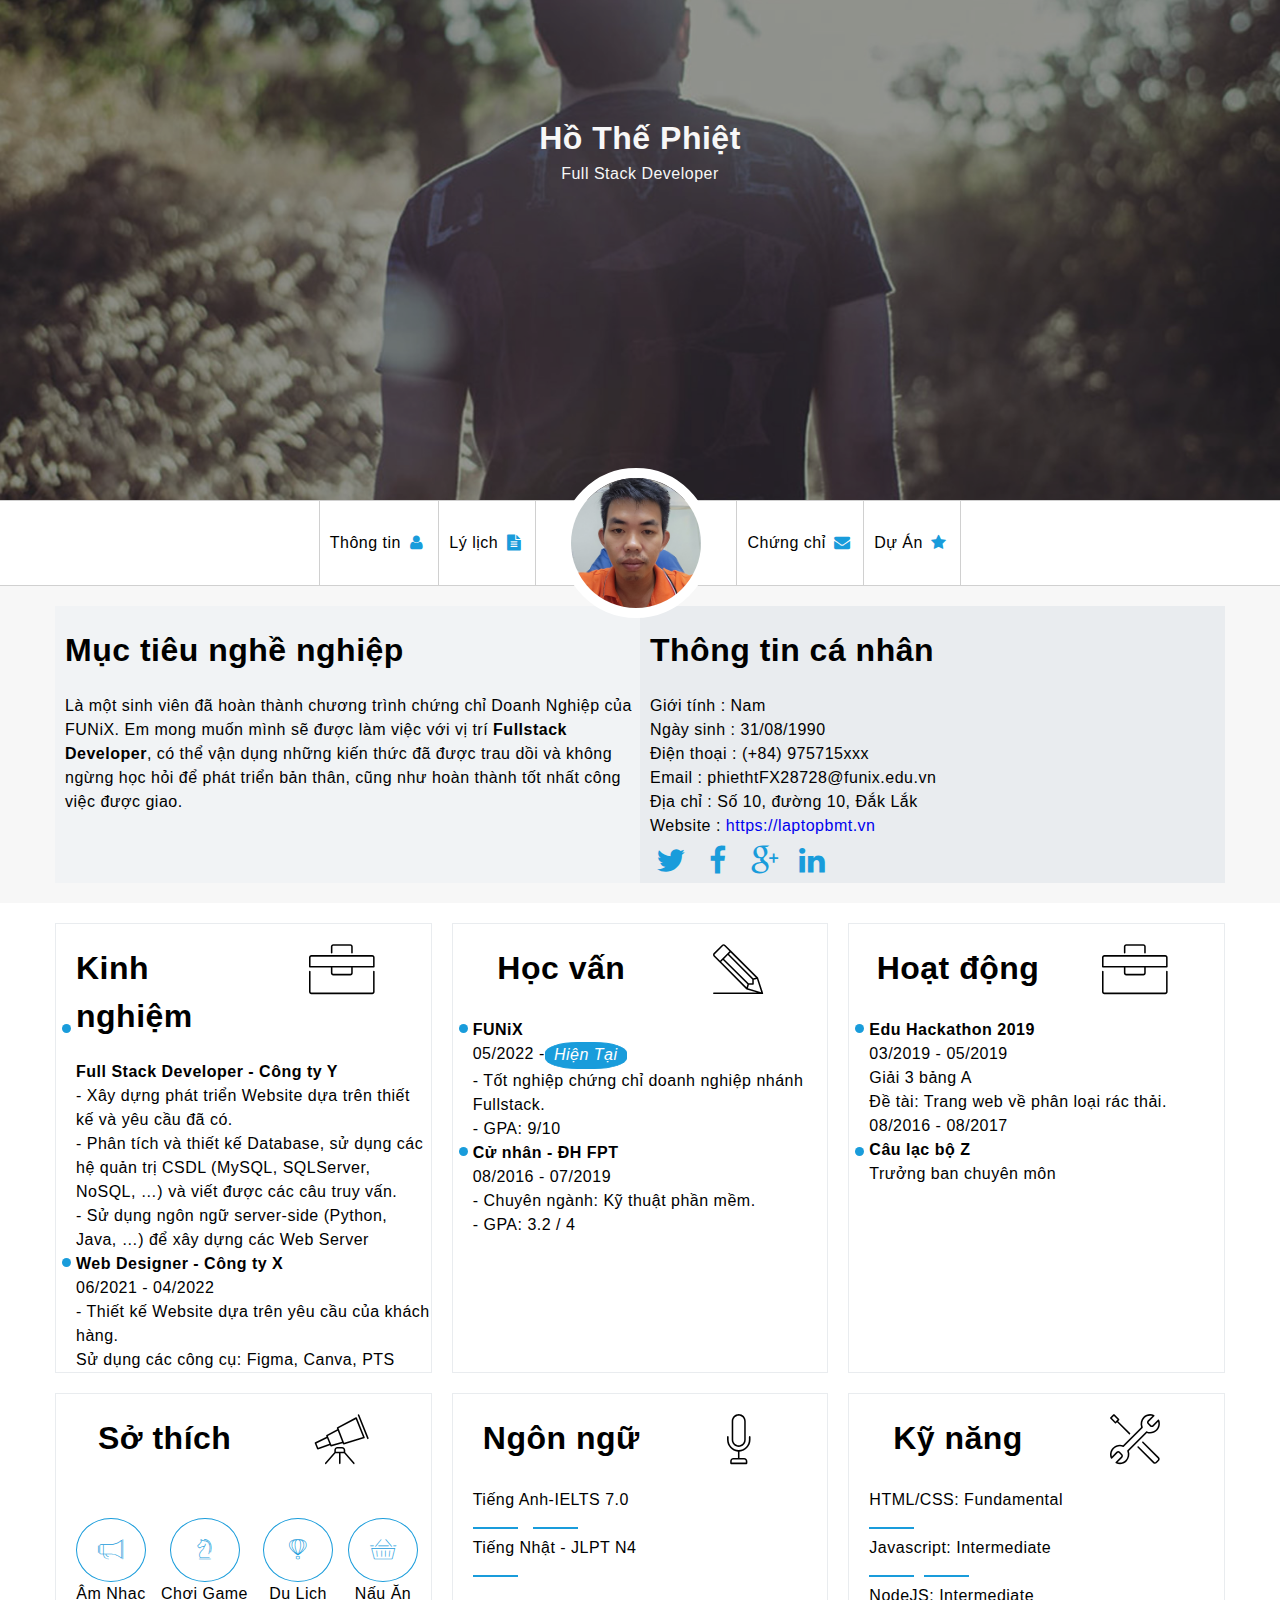
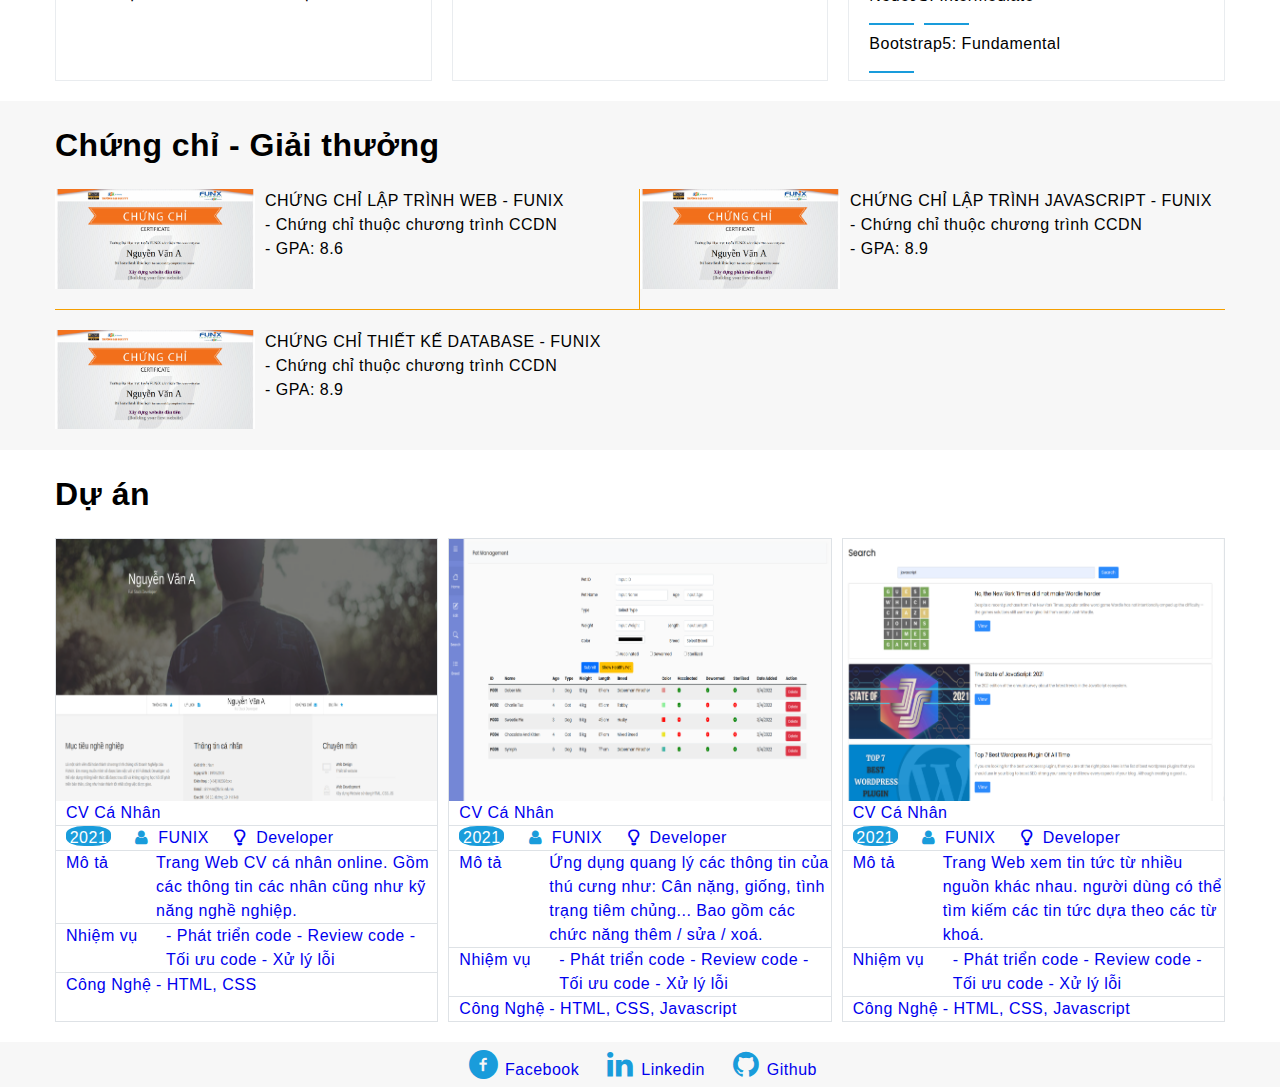
==== index.html @ a5b51b8f "upload project" ====
<!DOCTYPE html>
<html lang="en">
  <head>
    <meta charset="UTF-8" />
    <meta http-equiv="X-UA-Compatible" content="IE=edge" />
    <meta name="viewport" content="width=device-width, initial-scale=1.0" />
    <link rel="stylesheet" href="./css/laptop.css" />
    <link rel="stylesheet" href="./css/tablet.css" />
    <link rel="stylesheet" href="./css/mobile.css" />
    <link rel="stylesheet" href="./css/font.css" />
    <!-- <link href="https://cdn.jsdelivr.net/npm/bootstrap@5.0.2/dist/css/bootstrap.min.css" rel="stylesheet" integrity="sha384-EVSTQN3/azprG1Anm3QDgpJLIm9Nao0Yz1ztcQTwFspd3yD65VohhpuuCOmLASjC" crossorigin="anonymous"> -->
    <title>Assignment 03</title>
  </head>
  <body>
    <div id="banner">
      <img class="img_banner" src="./images/banner.jpg" alt="baner" />
      <div class="text_banner">
        <h1>Hồ Thế Phiệt</h1>
        <span>Full Stack Developer</span>
      </div>
    </div>

    <section id="nav-bar">
      <nav class="container">
        <a href="#about">Thông tin <i class="icon-user"></i></a>
        <a href="#job-info">Lý lịch <i class="icon-doc-text-inv"></i></a>
        <div class="name">
          <div class="avatar">
            <img src="images/avatar_CV300px.jpg" alt="Avatar" />
          </div>
        </div>
        <a href="#certificate">Chứng chỉ <i class="icon-mail-alt"></i></a>
        <a href="#project">Dự Án <i class="icon-star-1"></i></a>
      </nav>
    </section>

    <section id="about" class="bg-grey">
      <div class="container about">
        <div id="target">
          <h1 class="section-title">Mục tiêu nghề nghiệp</h1>
          <p>
            Là một sinh viên đã hoàn thành chương trình chứng chỉ Doanh Nghiệp
            của FUNiX. Em mong muốn mình sẽ được làm việc với vị trí
            <b>Fullstack Developer</b>, có thể vận dụng những kiến thức đã được
            trau dồi và không ngừng học hỏi để phát triển bản thân, cũng như
            hoàn thành tốt nhất công việc được giao.
          </p>
        </div>
        <div id="personal-info">
          <h1 class="section-title">Thông tin cá nhân</h1>
          <!-- <ul class="mt-40 info"> -->
          <div><span>Giới tính</span> : Nam</div>
          <div><span>Ngày sinh</span> : 31/08/1990</div>
          <div><span>Điện thoại</span> : (+84) 975715xxx</div>
          <div><span>Email</span> : phiethtFX28728@funix.edu.vn</div>
          <div><span>Địa chỉ</span> : Số 10, đường 10, Đắk Lắk</div>
          <div>
            <span>Website</span> :
            <a href="https://laptopbmt.vn">https://laptopbmt.vn </a>
          </div>
          <div>
            <i class="icon-twitter"></i>
            <i class="icon-facebook"></i>
            <i class="icon-gplus"></i>
            <i class="icon-linkedin"></i>
          </div>
          <!-- </ul> -->
        </div>
      </div>
    </section>

    <section id="job-info">
      <div class="container job-info">
        <div class="text_jobinfo timeline">
          <div class="content_info">
            <div>
              <h1>Kinh nghiệm</h1>
            </div>
            <div><i class="ic-toolbox"></i></div>
          </div>
          <div class="row">
            <p><strong>Full Stack Developer - Công ty Y</strong></p>
            <p>
              - Xây dựng phát triển Website dựa trên thiết kế và yêu cầu đã có.
            </p>
            <p>
              - Phân tích và thiết kế Database, sử dụng các hệ quản trị CSDL
              (MySQL, SQLServer, NoSQL, …) và viết được các câu truy vấn.
            </p>
            <p>
              - Sử dụng ngôn ngữ server-side (Python, Java, …) để xây dựng các
              Web Server
            </p>
          </div>
          <div class="row3">
            <p><strong>Web Designer - Công ty X</strong></p>
            <p>06/2021 - 04/2022</p>
            <p>- Thiết kế Website dựa trên yêu cầu của khách hàng.</p>
            <p>Sử dụng các công cụ: Figma, Canva, PTS</p>
          </div>
        </div>
        <div class="text_jobinfo timeline">
          <div class="content_info">
            <div>
              <h1>Học vấn</h1>
            </div>
            <div><i class="ic-pencil"></i></div>
          </div>
          <div class="row">
            <p><strong>FUNiX</strong></p>
            <div class="text_timeline_date">
              05/2022 -
              <p><i class="text_timeline">Hiện Tại</i></p>
            </div>
            <p>- Tốt nghiệp chứng chỉ doanh nghiệp nhánh Fullstack.</p>
            <p>- GPA: 9/10</p>
          </div>
          <div class="row2">
            <p><strong>Cử nhân - ĐH FPT</strong></p>
            <p>08/2016 - 07/2019</p>
            <p>- Chuyên ngành: Kỹ thuật phần mềm.</p>
            <p>- GPA: 3.2 / 4</p>
          </div>
        </div>
        <div class="text_jobinfo timeline">
          <div class="content_info">
            <div>
              <h1>Hoạt động</h1>
            </div>
            <div><i class="ic-toolbox"></i></div>
          </div>
          <div class="row">
            <p><strong>Edu Hackathon 2019</strong></p>
            <p>03/2019 - 05/2019</p>
            <p>Giải 3 bảng A</p>
            <p>Đề tài: Trang web về phân loại rác thải.</p>
            <p>08/2016 - 08/2017</p>
          </div>
          <div class="row2">
            <p><strong>Câu lạc bộ Z</strong></p>
            <p>Trưởng ban chuyên môn</p>
          </div>
        </div>
        <div class="text_jobinfo">
          <div class="content_info">
            <div>
              <h1>Sở thích</h1>
            </div>
            <div><i class="ic-telescope"></i></div>
          </div>
          <div class="icon_hobbies" style="padding-top: 30px">
            <div>
              <i class="ic-megaphone"></i>
              <p>Âm Nhạc</p>
            </div>
            <div>
              <i class="ic-strategy"></i>
              <p>Chơi Game</p>
            </div>
            <div>
              <i class="ic-hotairballoon"></i>
              <p>Du Lịch</p>
            </div>
            <div>
              <i class="ic-basket"></i>
              <p>Nấu Ăn</p>
            </div>
          </div>
        </div>
        <div class="text_jobinfo">
          <div class="content_info">
            <div>
              <h1>Ngôn ngữ</h1>
            </div>
            <div><i class="ic-mic"></i></div>
          </div>
          <p>Tiếng Anh-IELTS 7.0</p>
          <span></span>
          <span></span>
          <p>Tiếng Nhật - JLPT N4</p>
          <span></span>
        </div>
        <div class="text_jobinfo">
          <div class="content_info">
            <div>
              <h1>Kỹ năng</h1>
            </div>
            <div><i class="ic-tools-2"></i></div>
          </div>
          <p>HTML/CSS: Fundamental</p>
          <span></span>
          <p>Javascript: Intermediate</p>
          <span></span><span></span>
          <p>NodeJS: Intermediate</p>
          <span></span><span></span>
          <p>Bootstrap5: Fundamental</p>
          <span></span>
        </div>
      </div>
    </section>
    <section id="certificate" class="bg-grey">
      <div class="container">
        <h1 class="section-title">Chứng chỉ - Giải thưởng</h1>
        <div class="certificate">
          <div class="certificate_info border_bottom border_right">
            <img src="./images/Cert_DBI.png" alt="CC1" width="200px" />
            <div>
              <p>CHỨNG CHỈ LẬP TRÌNH WEB - FUNIX</p>
              <p>- Chứng chỉ thuộc chương trình CCDN</p>
              <p>- GPA: 8.6</p>
            </div>
          </div>
          <div class="certificate_info border_bottom">
            <img src="./images/Cert_PRF.png" alt="CC2" width="200px" />
            <div class="border_left">
              <p>CHỨNG CHỈ LẬP TRÌNH JAVASCRIPT - FUNIX</p>
              <p>- Chứng chỉ thuộc chương trình CCDN</p>
              <p>- GPA: 8.9</p>
            </div>
          </div>
          <div class="certificate_info">
            <img src="./images/Cert_WEB.png" alt="CC3" width="200px" />
            <div>
              <p>CHỨNG CHỈ THIẾT KẾ DATABASE - FUNIX</p>
              <p>- Chứng chỉ thuộc chương trình CCDN</p>
              <p>- GPA: 8.9</p>
            </div>
          </div>
        </div>
      </div>
    </section>

    <section id="project">
      <div class="container">
        <h1 class="section-title">Dự án</h1>
        <div class="project">
          <div class="project_in">
            <a href="https://laptopbmt.github.io/digital-cv/" target="_blank">
              <img src="./images/project_1.png" alt="project_1" width="350px" />
              <div class="padding">CV Cá Nhân</div>
              <div class="info_project">
                <p class="text-project-color">2021</p>
                <div><i class="icon-user"></i> FUNIX</div>
                <div><i class="icon-lamp"></i> Developer</div>
              </div>
              <div class="text-project">
                <div class="padding">Mô tả</div>
                <div>
                  Trang Web CV cá nhân online. Gồm các thông tin các nhân cũng
                  như kỹ năng nghề nghiệp.
                </div>
                <div class="border_nv">Nhiệm vụ</div>
                <div class="border_nv">
                  - Phát triển code - Review code - Tối ưu code - Xử lý lỗi
                </div>
                <div class="padding">Công Nghệ</div>
                <div>- HTML, CSS</div>
              </div></a
            >
          </div>
          <div class="project_in">
            <a href="https://laptopbmt.github.io/digital-cv/" target="_blank">
              <img src="./images/project_2.png" alt="project_2" width="350px" />
              <div class="padding">CV Cá Nhân</div>
              <div class="info_project">
                <p class="text-project-color">2021</p>
                <div>
                  <i class="icon-user"></i>
                  FUNIX
                </div>
                <div>
                  <i class="icon-lamp"></i>
                  Developer
                </div>
              </div>
              <div class="text-project">
                <div class="padding">Mô tả</div>
                <div>
                  Ứng dụng quang lý các thông tin của thú cưng như: Cân nặng,
                  giống, tình trạng tiêm chủng... Bao gồm các chức năng thêm /
                  sửa / xoá.
                </div>
                <div class="border_nv">Nhiệm vụ</div>
                <div class="border_nv">
                  - Phát triển code - Review code - Tối ưu code - Xử lý lỗi
                </div>
                <div class="padding">Công Nghệ</div>
                <div>- HTML, CSS, Javascript</div>
              </div></a
            >
          </div>
          <div class="project_in">
            <a
              href="https://laptopbmt.github.io/digital-cv/"
              target="_blank"
              rel="noopener noreferrer"
            >
            <img src="./images/project_3.png" alt="project_3" width="350px" />
            <div class="padding">CV Cá Nhân</div>
            <div class="info_project">
              <p class="text-project-color">2021</p>
              <div>
                <i class="icon-user"></i>
                FUNIX
              </div>
              <div><i class="icon-lamp"></i> Developer</div>
            </div>
            <div class="text-project">
              <div class="padding">Mô tả</div>
              <div>
                Trang Web xem tin tức từ nhiều nguồn khác nhau. người dùng có
                thể tìm kiếm các tin tức dựa theo các từ khoá.
              </div>
              <div class="border_nv">Nhiệm vụ</div>
              <div class="border_nv">
                - Phát triển code - Review code - Tối ưu code - Xử lý lỗi
              </div>
              <div class="padding">Công Nghệ</div>
              <div>- HTML, CSS, Javascript</div>
            </div>
          </div></a>
        </div>
      </div>
    </section>
    <section id="footer" class="bg-grey">
      <div class="container footer">
        <div><i class="icon-facebook-circled"></i><a href="#">Facebook</a></div>
        <div><i class="icon-linkedin"></i><a href="#">Linkedin</a></div>
        <div><i class="icon-github-circled"></i><a href="#">Github</a></div>
      </div>
    </section>
  </body>
</html>
---- css/laptop.css ----
* {
  margin: 0px;
  line-height: 1.5;
  letter-spacing: 0.5px;
}
body {
  font-family: sans-serif;
}
img {
  width: 100%;
  display: block;
}
#banner {
  position: relative;
}
.img_banner {
  object-fit: cover;
  max-height: 500px;
  filter: brightness(60%);
}
.text_banner {
  position: absolute;
  left: 50%;
  top: 30%;
  color: #f7f7f7;
  transform: translate(-50%, -50%);
  text-align: center;
}
.bg-grey {
  background: #f7f7f7;
}

section > .container {
  width: 1170px;
  margin: auto;
  display: block;
  /* padding: 30px 50px; */
}
ul {
  list-style: none;
}
/* thanh nav-bar */
#nav-bar {
  width: 100%;
  border-top: 1px solid #d0d0d0;
  border-bottom: 1px solid #d0d0d0;
}
#nav-bar .container {
  display: flex;
  justify-content: center;
  margin: 0 auto;
  padding: 0;
  width: 100%;
}
#nav-bar .container a {
  text-decoration: none;
  color: black;
  padding: 30px 10px;
  border-left: 1px solid #d0d0d0;
}
#nav-bar .container a:last-child {
  border-right: 1px solid #d0d0d0;
}
.name {
  position: relative;
  width: 200px;
  border-left: 1px solid #d0d0d0;
}
.avatar {
  position: absolute;
  width: 150px;
  height: 150px;
  display: flex;
  top: 50%;
  left: 50%;
  transform: translate(-50%, -50%);
}
.avatar img {
  border: 10px solid white;
  border-radius: 50%;
}
/* Thông tin cá nhân  */
.section-title {
  padding-top: 20px;
  padding-bottom: 20px;
}
.about {
  display: grid !important;
  grid-template-columns: 50% 50%;
  padding-top: 20px;
  padding-bottom: 20px;
}
#target {
  background-color: #f1f3f5;
  padding-left: 10px;
}
#personal-info {
  background-color: #e9ecef;
  padding-left: 10px;
}
/* icon in icon list */
.icon-twitter,
.icon-facebook,
.icon-gplus,
.icon-linkedin {
  color: #199cdb;
  font-size: 30px;
}
.icon-user,
.icon-doc-text-inv,
.text_navbar_in,
.icon-mail-alt,
.icon-star-1 {
  color: #199cdb;
}
/* Thông tin nghề nghiệp  */
.job-info {
  display: grid !important;
  grid-template-columns: 1fr 1fr 1fr;
  gap: 20px;
  padding-top: 20px;
  padding-bottom: 20px;
}
.content_info {
  display: grid;
  grid-template-columns: 1fr 1fr;
  justify-items: center;
  padding-bottom: 20px;
  padding-top: 20px;
}
.icon_hobbies {
  display: flex;
  gap: 15px;
  text-align: center;
}
.ic-pencil,
.ic-toolbox,
.ic-telescope,
.ic-mic,
.ic-tools-2 {
  font-size: 50px;
}
.ic-megaphone,
.ic-strategy,
.ic-hotairballoon,
.ic-basket {
  font-size: 20px;
  padding: 20px;
  padding-top: 20px;
  width: 28px;
  height: 22px;
  color: #199cdb;
  border: 1px solid #199cdb;
  border-radius: 50%;
  text-align: center;
}
.text_timeline {
  display: block;
  width: 80px;
  height: 25px;
  background-color: #199cdb;
  color: #fff;
  border: 1px solid #199cdb;
  border-radius: 40%;
  text-align: center;
}
.text_timeline_date {
  display: flex;
}
.text_jobinfo span {
  background: #199cdb;
  display: inline-block;
  height: 2px;
  margin-right: 10px;
  width: 45px;
}
.text_jobinfo {
  border: 1px solid #e9ecef;
  padding-left: 20px;
}
/* Thông tin chứng chỉ - bằng cấp */
.certificate {
  display: grid !important;
  grid-template-columns: 1fr 1fr;
  grid-template-rows: 1fr 1fr;
  row-gap: 20px;
  /* border-bottom: 1px solid #f59f00; */
}
.certificate_info {
  display: grid;
  grid-template-columns: 200px 1fr;
  column-gap: 10px;
}
.border_bottom {
  border-bottom: 1px solid #f59f00;
  padding-bottom: 20px;
}
.border_right {
  border-right: 1px solid #f59f00;
}
/* Thông tin dự án  */
.project {
  display: grid;
  grid-template-columns: 1fr 1fr 1fr;
  column-gap: 10px;
  padding-bottom: 20px;
}
.info_project {
  display: flex;
  gap: 20px;
  border-top: 1px solid #dee2e6;
  padding-left: 10px;
}
.text-project {
  display: grid;
  grid-template-columns: 100px 1fr;
  border-top: 1px solid #dee2e6;
}
.text-project-color {
  background-color: #199cdb;
  color: #fff;
  width: 45px;
  height: 20px;
  border: 1px;
  border-radius: 40%;
  text-align: center;
}
.border_nv {
  border-top: 1px solid #dee2e6;
  border-bottom: 1px solid #dee2e6;
  padding-left: 10px;
}
.padding {
  padding-left: 10px;
}
.project_in {
  border: 1px solid #dee2e6;
}
/* Phần cuối trang, thông tin tài khoản mạng xã hội */
.icon-facebook-circled,
.icon-linkedin,
.icon-github-circled {
  color: #199cdb;
  font-size: 30px;
}
.footer {
  width: 100%;
  display: flex !important;
  column-gap: 20px;
  justify-content: center;
  align-items: center;
}
a {
  text-decoration: none;
}
/* Phần nâng cao  */
/* Đánh dấu mốc thời gian, sử dụng lớp giả  */
.timeline {
  position: relative;
}
.timeline .row::before {
  position: absolute;
  content: "";
  width: 9px;
  height: 9px;
  background-color: #199cdb;
  border-radius: 50%;
  left: 6px;
  top: 100px;
}
.timeline .row2::before {
  position: absolute;
  content: "";
  width: 9px;
  height: 9px;
  background-color: #199cdb;
  border-radius: 50%;
  left: 6px;
  top: 223px;
}
.timeline .row3::before {
  position: absolute;
  content: "";
  width: 9px;
  height: 9px;
  background-color: #199cdb;
  border-radius: 50%;
  left: 6px;
  bottom: 105px;
}
/* Tạo thanh dòng thời gian  */
/* .timeline::before {
  position: absolute;
  content: "";
  top: 0;
  bottom: 0;
  left: 0;
  width: 1px;
  background-color: black;
} */
a:hover {
  background-color: #2319db;
}
---- css/tablet.css ----
@media screen and (min-width: 768px) and (max-width: 991px) {
  body {
    max-width: 100%;
  }
  h1 > .text_banner {
    font-size: 14px !important;
  }
  .name {
    display: none;
  }
  section > .container {
    max-width: 100%;
    margin: auto;
  }
  .about {
    display: grid !important;
    grid-template-columns: 50% 50%;
    padding-bottom: 20px;
    justify-content: center;
    max-width: 100%;
  }
  .job-info {
    display: grid !important;
    grid-template-columns: 1fr 1fr;
    gap: 20px;
    padding-top: 20px;
    padding-bottom: 20px;
    max-width: 100%;
  }
  .timeline .row2::before {
    top: 220px;
  }
  .timeline .row3::before {
    position: absolute;
    content: "";
    width: 9px;
    height: 9px;
    background-color: #199cdb;
    border-radius: 50%;
    left: 6px;
    bottom: 104px;
  }
  .certificate {
    display: grid !important;
    grid-template-columns: 1fr;
    grid-template-rows: 1fr 1fr 1fr;
    row-gap: 20px;
  }
  .certificate_info {
    column-gap: 20px;
  }
  .border_bottom {
    border-bottom: none;
    padding-bottom: 20px;
  }
  .border_right {
    border-right: none;
  }
  .section-title {
    padding-left: 10px;
  }
  .project {
    display: grid;
    grid-template-columns: 250px 250px 250px;
    grid-template-rows: 1fr;
    column-gap: 10px;
    row-gap: 10px;
    padding-bottom: 20px;
  }
  .footer {
    max-width: 100%;
    display: flex !important;
    column-gap: 20px;
    justify-content: center;
    align-items: center;
  }
}
---- css/mobile.css ----
@media only screen and (max-width: 767px) {
  body {
    max-width: 100%;
  }
  .text_banner {
    font-size: 50%;
    top: 48%;
  }
  section > .container {
    max-width: 100%;
    margin: auto;
  }
  .name {
    display: none;
  }
  #nav-bar .container {
    flex-direction: column;
  }
  #nav-bar .container a {
    padding: 15px;
    border-bottom: 1px solid #d0d0d0;
    border-left: unset;
    border-right: unset;
  }
  .about {
    max-width: 100%;
    grid-template-columns: auto;
  }
  .job-info {
    max-width: 100%;
    grid-template-columns: auto;
  }
  .timeline .row2::before {
    top: 220px;
  }
  .certificate {
    max-width: 100%;
    grid-template-columns: auto;
  }
  .project {
    max-width: 100%;
    grid-template-columns: 100%;
  }
  .certificate_info {
    border-bottom: none;
    max-width: 100%;
    grid-template-columns: 100%;
  }
  .border_right {
    border-right: none;
  }
  .certificate_info p {
    font-size: 100%;
    padding-left: 10px;
  }
  .footer {
    max-width: 100%;
    font-size: 50%;
  }
}
@media only screen and (min-width: 600px) {
  /* For tablets: */
  .col-s-1 {
    width: 8.33%;
  }
  .col-s-2 {
    width: 16.66%;
  }
  .col-s-3 {
    width: 25%;
  }
  .col-s-4 {
    width: 33.33%;
  }
  .col-s-5 {
    width: 41.66%;
  }
  .col-s-6 {
    width: 50%;
  }
  .col-s-7 {
    width: 58.33%;
  }
  .col-s-8 {
    width: 66.66%;
  }
  .col-s-9 {
    width: 75%;
  }
  .col-s-10 {
    width: 83.33%;
  }
  .col-s-11 {
    width: 91.66%;
  }
  .col-s-12 {
    width: 100%;
  }
}
@media only screen and (min-width: 768px) {
  /* For desktop: */
  .col-1 {
    width: 8.33%;
  }
  .col-2 {
    width: 16.66%;
  }
  .col-3 {
    width: 25%;
  }
  .col-4 {
    width: 33.33%;
  }
  .col-5 {
    width: 41.66%;
  }
  .col-6 {
    width: 50%;
  }
  .col-7 {
    width: 58.33%;
  }
  .col-8 {
    width: 66.66%;
  }
  .col-9 {
    width: 75%;
  }
  .col-10 {
    width: 83.33%;
  }
  .col-11 {
    width: 91.66%;
  }
  .col-12 {
    width: 100%;
  }
}
---- css/font.css ----
@font-face {
	font-family: 'open_sanslight';
	src: url('../fonts/OpenSans-Light-webfont.eot');
	src: url('../fonts/OpenSans-Light-webfont.eot#iefix') format('embedded-opentype'),
		url('../fonts/OpenSans-Light-webfont.woff') format('woff'),
		url('../fonts/OpenSans-Light-webfont.ttf') format('truetype'),
		url('../fonts/OpenSans-Light-webfont.svg#open_sanslight') format('svg');
	font-weight: normal;
	font-style: normal;

}

@font-face {
	font-family: 'open_sansitalic';
	src: url('../fonts/OpenSans-Italic-webfont.eot');
	src: url('../fonts/OpenSans-Italic-webfont.eot#iefix') format('embedded-opentype'),
		url('../fonts/OpenSans-Italic-webfont.woff') format('woff'),
		url('../fonts/OpenSans-Italic-webfont.ttf') format('truetype'),
		url('../fonts/OpenSans-Italic-webfont.svg#open_sansitalic') format('svg');
	font-weight: normal;
	font-style: normal;

}

@font-face {
	font-family: 'open_sanssemibold';
	src: url('../fonts/OpenSans-Semibold-webfont.eot');
	src: url('../fonts/OpenSans-Semibold-webfont.eot#iefix') format('embedded-opentype'),
		url('../fonts/OpenSans-Semibold-webfont.woff') format('woff'),
		url('../fonts/OpenSans-Semibold-webfont.ttf') format('truetype'),
		url('../fonts/OpenSans-Semibold-webfont.svg#open_sanssemibold') format('svg');
	font-weight: normal;
	font-style: normal;

}


@font-face {
	font-family: 'open_sanslight_italic';
	src: url('../fonts/OpenSans-LightItalic-webfont.eot');
	src: url('../fonts/OpenSans-LightItalic-webfont.eot#iefix') format('embedded-opentype'),
		url('../fonts/OpenSans-LightItalic-webfont.woff') format('woff'),
		url('../fonts/OpenSans-LightItalic-webfont.ttf') format('truetype'),
		url('../fonts/OpenSans-LightItalic-webfont.svg#open_sanslight_italic') format('svg');
	font-weight: normal;
	font-style: normal;

}

@font-face {
	font-family: 'open_sansregular';
	src: url('../fonts/OpenSans-Regular-webfont.eot');
	src: url('../fonts/OpenSans-Regular-webfont.eot#iefix') format('embedded-opentype'),
		url('../fonts/OpenSans-Regular-webfont.woff') format('woff'),
		url('../fonts/OpenSans-Regular-webfont.ttf') format('truetype'),
		url('../fonts/OpenSans-Regular-webfont.svg#open_sansregular') format('svg');
	font-weight: normal;
	font-style: normal;

}


@font-face {
	font-family: 'fontello';
	src: url('../fonts/fontello.eot');
	src: url('../fonts/fontello.eot#iefix') format('embedded-opentype'),
		url('../fonts/fontello.woff') format('woff'),
		url('../fonts/fontello.ttf') format('truetype'),
		url('../fonts/fontello.svg#fontello') format('svg');
	font-weight: normal;
	font-style: normal;
}

[class^="icon-"]:before,
[class*=" icon-"]:before {
	font-family: "fontello";
	font-style: normal;
	font-weight: normal;
	speak: none;

	display: inline-block;
	text-decoration: inherit;
	width: 1em;
	margin-right: .2em;
	text-align: center;
	/* opacity: .8; */

	/* For safety - reset parent styles, that can break glyph codes*/
	font-variant: normal;
	text-transform: none;

	/* fix buttons height, for twitter bootstrap */
	line-height: 1em;

	/* Animation center compensation - margins should be symmetric */
	/* remove if not needed */
	margin-left: .2em;

	/* you can be more comfortable with increased icons size */
	/* font-size: 120%; */

	/* Font smoothing. That was taken from TWBS */
	-webkit-font-smoothing: antialiased;
	-moz-osx-font-smoothing: grayscale;

	/* Uncomment for 3D effect */
	/* text-shadow: 1px 1px 1px rgba(127, 127, 127, 0.3); */
}

.icon-emo-happy:before {
	content: '\e800';
}

/* '' */
.icon-emo-wink:before {
	content: '\e801';
}

/* '' */
.icon-emo-wink2:before {
	content: '\e802';
}

/* '' */
.icon-emo-unhappy:before {
	content: '\e803';
}

/* '' */
.icon-emo-sleep:before {
	content: '\e804';
}

/* '' */
.icon-emo-thumbsup:before {
	content: '\e805';
}

/* '' */
.icon-emo-devil:before {
	content: '\e806';
}

/* '' */
.icon-emo-surprised:before {
	content: '\e807';
}

/* '' */
.icon-emo-tongue:before {
	content: '\e808';
}

/* '' */
.icon-emo-coffee:before {
	content: '\e809';
}

/* '' */
.icon-emo-sunglasses:before {
	content: '\e80a';
}

/* '' */
.icon-emo-displeased:before {
	content: '\e80b';
}

/* '' */
.icon-emo-beer:before {
	content: '\e80c';
}

/* '' */
.icon-emo-grin:before {
	content: '\e80d';
}

/* '' */
.icon-emo-angry:before {
	content: '\e80e';
}

/* '' */
.icon-emo-saint:before {
	content: '\e80f';
}

/* '' */
.icon-emo-cry:before {
	content: '\e810';
}

/* '' */
.icon-emo-shoot:before {
	content: '\e811';
}

/* '' */
.icon-emo-squint:before {
	content: '\e812';
}

/* '' */
.icon-emo-laugh:before {
	content: '\e813';
}

/* '' */
.icon-spin1:before {
	content: '\e814';
}

/* '' */
.icon-spin2:before {
	content: '\e815';
}

/* '' */
.icon-spin3:before {
	content: '\e816';
}

/* '' */
.icon-spin4:before {
	content: '\e817';
}

/* '' */
.icon-spin5:before {
	content: '\e818';
}

/* '' */
.icon-spin6:before {
	content: '\e819';
}

/* '' */
.icon-firefox:before {
	content: '\e81a';
}

/* '' */
.icon-chrome:before {
	content: '\e81b';
}

/* '' */
.icon-opera:before {
	content: '\e81c';
}

/* '' */
.icon-ie:before {
	content: '\e81d';
}

/* '' */
.icon-crown:before {
	content: '\e81e';
}

/* '' */
.icon-crown-plus:before {
	content: '\e81f';
}

/* '' */
.icon-crown-minus:before {
	content: '\e820';
}

/* '' */
.icon-marquee:before {
	content: '\e821';
}

/* '' */
.icon-glass:before {
	content: '\e822';
}

/* '' */
.icon-music:before {
	content: '\e823';
}

/* '' */
.icon-search:before {
	content: '\e824';
}

/* '' */
.icon-mail:before {
	content: '\e825';
}

/* '' */
.icon-mail-alt:before {
	content: '\e826';
}

/* '' */
.icon-mail-squared:before {
	content: '\e827';
}

/* '' */
.icon-heart:before {
	content: '\e828';
}

/* '' */
.icon-heart-empty:before {
	content: '\e829';
}

/* '' */
.icon-star-1:before {
	content: '\e82a';
}

/* '' */
.icon-star-empty-1:before {
	content: '\e82b';
}

/* '' */
.icon-star-half:before {
	content: '\e82c';
}

/* '' */
.icon-star-half-alt:before {
	content: '\e82d';
}

/* '' */
.icon-user:before {
	content: '\e82e';
}

/* '' */
.icon-user-plus:before {
	content: '\e82f';
}

/* '' */
.icon-user-times:before {
	content: '\e830';
}

/* '' */
.icon-users:before {
	content: '\e831';
}

/* '' */
.icon-male:before {
	content: '\e832';
}

/* '' */
.icon-female:before {
	content: '\e833';
}

/* '' */
.icon-child:before {
	content: '\e834';
}

/* '' */
.icon-user-secret:before {
	content: '\e835';
}

/* '' */
.icon-video:before {
	content: '\e836';
}

/* '' */
.icon-videocam:before {
	content: '\e837';
}

/* '' */
.icon-picture:before {
	content: '\e838';
}

/* '' */
.icon-camera:before {
	content: '\e839';
}

/* '' */
.icon-camera-alt:before {
	content: '\e83a';
}

/* '' */
.icon-th-large:before {
	content: '\e83b';
}

/* '' */
.icon-th:before {
	content: '\e83c';
}

/* '' */
.icon-th-list:before {
	content: '\e83d';
}

/* '' */
.icon-ok:before {
	content: '\e83e';
}

/* '' */
.icon-ok-circled:before {
	content: '\e83f';
}

/* '' */
.icon-ok-circled2:before {
	content: '\e840';
}

/* '' */
.icon-ok-squared:before {
	content: '\e841';
}

/* '' */
.icon-cancel:before {
	content: '\e842';
}

/* '' */
.icon-cancel-circled:before {
	content: '\e843';
}

/* '' */
.icon-cancel-circled2:before {
	content: '\e844';
}

/* '' */
.icon-plus:before {
	content: '\e845';
}

/* '' */
.icon-plus-circled:before {
	content: '\e846';
}

/* '' */
.icon-plus-squared:before {
	content: '\e847';
}

/* '' */
.icon-plus-squared-alt:before {
	content: '\e848';
}

/* '' */
.icon-minus:before {
	content: '\e849';
}

/* '' */
.icon-minus-circled:before {
	content: '\e84a';
}

/* '' */
.icon-minus-squared:before {
	content: '\e84b';
}

/* '' */
.icon-minus-squared-alt:before {
	content: '\e84c';
}

/* '' */
.icon-help:before {
	content: '\e84d';
}

/* '' */
.icon-help-circled:before {
	content: '\e84e';
}

/* '' */
.icon-info-circled:before {
	content: '\e84f';
}

/* '' */
.icon-info:before {
	content: '\e850';
}

/* '' */
.icon-home:before {
	content: '\e851';
}

/* '' */
.icon-link:before {
	content: '\e852';
}

/* '' */
.icon-unlink:before {
	content: '\e853';
}

/* '' */
.icon-link-ext:before {
	content: '\e854';
}

/* '' */
.icon-link-ext-alt:before {
	content: '\e855';
}

/* '' */
.icon-attach:before {
	content: '\e856';
}

/* '' */
.icon-lock:before {
	content: '\e857';
}

/* '' */
.icon-lock-open:before {
	content: '\e858';
}

/* '' */
.icon-lock-open-alt:before {
	content: '\e859';
}

/* '' */
.icon-pin:before {
	content: '\e85a';
}

/* '' */
.icon-eye:before {
	content: '\e85b';
}

/* '' */
.icon-eye-off:before {
	content: '\e85c';
}

/* '' */
.icon-tag-1:before {
	content: '\e85d';
}

/* '' */
.icon-tags:before {
	content: '\e85e';
}

/* '' */
.icon-bookmark:before {
	content: '\e85f';
}

/* '' */
.icon-bookmark-empty:before {
	content: '\e860';
}

/* '' */
.icon-flag:before {
	content: '\e861';
}

/* '' */
.icon-flag-empty:before {
	content: '\e862';
}

/* '' */
.icon-flag-checkered:before {
	content: '\e863';
}

/* '' */
.icon-thumbs-up:before {
	content: '\e864';
}

/* '' */
.icon-thumbs-down:before {
	content: '\e865';
}

/* '' */
.icon-thumbs-up-alt:before {
	content: '\e866';
}

/* '' */
.icon-thumbs-down-alt:before {
	content: '\e867';
}

/* '' */
.icon-download:before {
	content: '\e868';
}

/* '' */
.icon-upload:before {
	content: '\e869';
}

/* '' */
.icon-download-cloud:before {
	content: '\e86a';
}

/* '' */
.icon-upload-cloud:before {
	content: '\e86b';
}

/* '' */
.icon-reply:before {
	content: '\e86c';
}

/* '' */
.icon-reply-all:before {
	content: '\e86d';
}

/* '' */
.icon-forward:before {
	content: '\e86e';
}

/* '' */
.icon-quote-left:before {
	content: '\e86f';
}

/* '' */
.icon-quote-right:before {
	content: '\e870';
}

/* '' */
.icon-code:before {
	content: '\e871';
}

/* '' */
.icon-export:before {
	content: '\e872';
}

/* '' */
.icon-export-alt:before {
	content: '\e873';
}

/* '' */
.icon-share:before {
	content: '\e874';
}

/* '' */
.icon-share-squared:before {
	content: '\e875';
}

/* '' */
.icon-pencil:before {
	content: '\e876';
}

/* '' */
.icon-pencil-squared:before {
	content: '\e877';
}

/* '' */
.icon-edit:before {
	content: '\e878';
}

/* '' */
.icon-print:before {
	content: '\e879';
}

/* '' */
.icon-retweet:before {
	content: '\e87a';
}

/* '' */
.icon-keyboard:before {
	content: '\e87b';
}

/* '' */
.icon-gamepad:before {
	content: '\e87c';
}

/* '' */
.icon-comment:before {
	content: '\e87d';
}

/* '' */
.icon-chat:before {
	content: '\e87e';
}

/* '' */
.icon-comment-empty:before {
	content: '\e87f';
}

/* '' */
.icon-chat-empty:before {
	content: '\e880';
}

/* '' */
.icon-bell:before {
	content: '\e881';
}

/* '' */
.icon-bell-alt:before {
	content: '\e882';
}

/* '' */
.icon-bell-off:before {
	content: '\e883';
}

/* '' */
.icon-bell-off-empty:before {
	content: '\e884';
}

/* '' */
.icon-attention-alt:before {
	content: '\e885';
}

/* '' */
.icon-attention:before {
	content: '\e886';
}

/* '' */
.icon-attention-circled:before {
	content: '\e887';
}

/* '' */
.icon-location:before {
	content: '\e888';
}

/* '' */
.icon-direction:before {
	content: '\e889';
}

/* '' */
.icon-compass:before {
	content: '\e88a';
}

/* '' */
.icon-trash:before {
	content: '\e88b';
}

/* '' */
.icon-trash-empty:before {
	content: '\e88c';
}

/* '' */
.icon-doc:before {
	content: '\e88d';
}

/* '' */
.icon-docs:before {
	content: '\e88e';
}

/* '' */
.icon-doc-text:before {
	content: '\e88f';
}

/* '' */
.icon-doc-inv:before {
	content: '\e890';
}

/* '' */
.icon-doc-text-inv:before {
	content: '\e891';
}

/* '' */
.icon-file-pdf:before {
	content: '\e892';
}

/* '' */
.icon-file-word:before {
	content: '\e893';
}

/* '' */
.icon-file-excel:before {
	content: '\e894';
}

/* '' */
.icon-file-powerpoint:before {
	content: '\e895';
}

/* '' */
.icon-file-image:before {
	content: '\e896';
}

/* '' */
.icon-file-archive:before {
	content: '\e897';
}

/* '' */
.icon-file-audio:before {
	content: '\e898';
}

/* '' */
.icon-file-video:before {
	content: '\e899';
}

/* '' */
.icon-file-code:before {
	content: '\e89a';
}

/* '' */
.icon-folder:before {
	content: '\e89b';
}

/* '' */
.icon-folder-open:before {
	content: '\e89c';
}

/* '' */
.icon-folder-empty:before {
	content: '\e89d';
}

/* '' */
.icon-folder-open-empty:before {
	content: '\e89e';
}

/* '' */
.icon-box:before {
	content: '\e89f';
}

/* '' */
.icon-rss:before {
	content: '\e8a0';
}

/* '' */
.icon-rss-squared:before {
	content: '\e8a1';
}

/* '' */
.icon-phone:before {
	content: '\e8a2';
}

/* '' */
.icon-phone-squared:before {
	content: '\e8a3';
}

/* '' */
.icon-fax:before {
	content: '\e8a4';
}

/* '' */
.icon-menu:before {
	content: '\e8a5';
}

/* '' */
.icon-cog:before {
	content: '\e8a6';
}

/* '' */
.icon-cog-alt:before {
	content: '\e8a7';
}

/* '' */
.icon-wrench:before {
	content: '\e8a8';
}

/* '' */
.icon-sliders:before {
	content: '\e8a9';
}

/* '' */
.icon-basket:before {
	content: '\e8aa';
}

/* '' */
.icon-cart-plus:before {
	content: '\e8ab';
}

/* '' */
.icon-cart-arrow-down:before {
	content: '\e8ac';
}

/* '' */
.icon-calendar:before {
	content: '\e8ad';
}

/* '' */
.icon-calendar-empty:before {
	content: '\e8ae';
}

/* '' */
.icon-login:before {
	content: '\e8af';
}

/* '' */
.icon-logout:before {
	content: '\e8b0';
}

/* '' */
.icon-mic:before {
	content: '\e8b1';
}

/* '' */
.icon-mute:before {
	content: '\e8b2';
}

/* '' */
.icon-volume-off:before {
	content: '\e8b3';
}

/* '' */
.icon-volume-down:before {
	content: '\e8b4';
}

/* '' */
.icon-volume-up:before {
	content: '\e8b5';
}

/* '' */
.icon-headphones:before {
	content: '\e8b6';
}

/* '' */
.icon-clock:before {
	content: '\e8b7';
}

/* '' */
.icon-lightbulb:before {
	content: '\e8b8';
}

/* '' */
.icon-block:before {
	content: '\e8b9';
}

/* '' */
.icon-resize-full:before {
	content: '\e8ba';
}

/* '' */
.icon-resize-full-alt:before {
	content: '\e8bb';
}

/* '' */
.icon-resize-small:before {
	content: '\e8bc';
}

/* '' */
.icon-resize-vertical:before {
	content: '\e8bd';
}

/* '' */
.icon-resize-horizontal:before {
	content: '\e8be';
}

/* '' */
.icon-move:before {
	content: '\e8bf';
}

/* '' */
.icon-zoom-in:before {
	content: '\e8c0';
}

/* '' */
.icon-zoom-out:before {
	content: '\e8c1';
}

/* '' */
.icon-down-circled2:before {
	content: '\e8c2';
}

/* '' */
.icon-up-circled2:before {
	content: '\e8c3';
}

/* '' */
.icon-left-circled2:before {
	content: '\e8c4';
}

/* '' */
.icon-right-circled2:before {
	content: '\e8c5';
}

/* '' */
.icon-down-dir:before {
	content: '\e8c6';
}

/* '' */
.icon-up-dir:before {
	content: '\e8c7';
}

/* '' */
.icon-left-dir:before {
	content: '\e8c8';
}

/* '' */
.icon-right-dir:before {
	content: '\e8c9';
}

/* '' */
.icon-down-open:before {
	content: '\e8ca';
}

/* '' */
.icon-left-open:before {
	content: '\e8cb';
}

/* '' */
.icon-right-open:before {
	content: '\e8cc';
}

/* '' */
.icon-up-open:before {
	content: '\e8cd';
}

/* '' */
.icon-angle-left:before {
	content: '\e8ce';
}

/* '' */
.icon-angle-right:before {
	content: '\e8cf';
}

/* '' */
.icon-angle-up:before {
	content: '\e8d0';
}

/* '' */
.icon-angle-down:before {
	content: '\e8d1';
}

/* '' */
.icon-angle-circled-left:before {
	content: '\e8d2';
}

/* '' */
.icon-angle-circled-right:before {
	content: '\e8d3';
}

/* '' */
.icon-angle-circled-up:before {
	content: '\e8d4';
}

/* '' */
.icon-angle-circled-down:before {
	content: '\e8d5';
}

/* '' */
.icon-angle-double-left:before {
	content: '\e8d6';
}

/* '' */
.icon-angle-double-right:before {
	content: '\e8d7';
}

/* '' */
.icon-angle-double-up:before {
	content: '\e8d8';
}

/* '' */
.icon-angle-double-down:before {
	content: '\e8d9';
}

/* '' */
.icon-down:before {
	content: '\e8da';
}

/* '' */
.icon-left:before {
	content: '\e8db';
}

/* '' */
.icon-right:before {
	content: '\e8dc';
}

/* '' */
.icon-up:before {
	content: '\e8dd';
}

/* '' */
.icon-down-big:before {
	content: '\e8de';
}

/* '' */
.icon-left-big:before {
	content: '\e8df';
}

/* '' */
.icon-right-big:before {
	content: '\e8e0';
}

/* '' */
.icon-up-big:before {
	content: '\e8e1';
}

/* '' */
.icon-right-hand:before {
	content: '\e8e2';
}

/* '' */
.icon-left-hand:before {
	content: '\e8e3';
}

/* '' */
.icon-up-hand:before {
	content: '\e8e4';
}

/* '' */
.icon-down-hand:before {
	content: '\e8e5';
}

/* '' */
.icon-left-circled:before {
	content: '\e8e6';
}

/* '' */
.icon-right-circled:before {
	content: '\e8e7';
}

/* '' */
.icon-up-circled:before {
	content: '\e8e8';
}

/* '' */
.icon-down-circled:before {
	content: '\e8e9';
}

/* '' */
.icon-cw:before {
	content: '\e8ea';
}

/* '' */
.icon-ccw:before {
	content: '\e8eb';
}

/* '' */
.icon-arrows-cw:before {
	content: '\e8ec';
}

/* '' */
.icon-level-up:before {
	content: '\e8ed';
}

/* '' */
.icon-level-down:before {
	content: '\e8ee';
}

/* '' */
.icon-shuffle:before {
	content: '\e8ef';
}

/* '' */
.icon-exchange:before {
	content: '\e8f0';
}

/* '' */
.icon-history:before {
	content: '\e8f1';
}

/* '' */
.icon-expand:before {
	content: '\e8f2';
}

/* '' */
.icon-collapse:before {
	content: '\e8f3';
}

/* '' */
.icon-expand-right:before {
	content: '\e8f4';
}

/* '' */
.icon-collapse-left:before {
	content: '\e8f5';
}

/* '' */
.icon-play:before {
	content: '\e8f6';
}

/* '' */
.icon-play-circled:before {
	content: '\e8f7';
}

/* '' */
.icon-play-circled2:before {
	content: '\e8f8';
}

/* '' */
.icon-stop:before {
	content: '\e8f9';
}

/* '' */
.icon-pause:before {
	content: '\e8fa';
}

/* '' */
.icon-to-end:before {
	content: '\e8fb';
}

/* '' */
.icon-to-end-alt:before {
	content: '\e8fc';
}

/* '' */
.icon-to-start:before {
	content: '\e8fd';
}

/* '' */
.icon-to-start-alt:before {
	content: '\e8fe';
}

/* '' */
.icon-fast-fw:before {
	content: '\e8ff';
}

/* '' */
.icon-fast-bw:before {
	content: '\e900';
}

/* '' */
.icon-eject:before {
	content: '\e901';
}

/* '' */
.icon-target:before {
	content: '\e902';
}

/* '' */
.icon-signal:before {
	content: '\e903';
}

/* '' */
.icon-wifi:before {
	content: '\e904';
}

/* '' */
.icon-award:before {
	content: '\e905';
}

/* '' */
.icon-desktop:before {
	content: '\e906';
}

/* '' */
.icon-laptop:before {
	content: '\e907';
}

/* '' */
.icon-tablet:before {
	content: '\e908';
}

/* '' */
.icon-mobile:before {
	content: '\e909';
}

/* '' */
.icon-inbox:before {
	content: '\e90a';
}

/* '' */
.icon-globe:before {
	content: '\e90b';
}

/* '' */
.icon-sun:before {
	content: '\e90c';
}

/* '' */
.icon-cloud:before {
	content: '\e90d';
}

/* '' */
.icon-flash:before {
	content: '\e90e';
}

/* '' */
.icon-moon:before {
	content: '\e90f';
}

/* '' */
.icon-umbrella-1:before {
	content: '\e910';
}

/* '' */
.icon-flight:before {
	content: '\e911';
}

/* '' */
.icon-fighter-jet:before {
	content: '\e912';
}

/* '' */
.icon-paper-plane:before {
	content: '\e913';
}

/* '' */
.icon-paper-plane-empty:before {
	content: '\e914';
}

/* '' */
.icon-space-shuttle:before {
	content: '\e915';
}

/* '' */
.icon-leaf:before {
	content: '\e916';
}

/* '' */
.icon-font:before {
	content: '\e917';
}

/* '' */
.icon-bold:before {
	content: '\e918';
}

/* '' */
.icon-medium:before {
	content: '\e919';
}

/* '' */
.icon-italic:before {
	content: '\e91a';
}

/* '' */
.icon-header:before {
	content: '\e91b';
}

/* '' */
.icon-paragraph:before {
	content: '\e91c';
}

/* '' */
.icon-text-height:before {
	content: '\e91d';
}

/* '' */
.icon-text-width:before {
	content: '\e91e';
}

/* '' */
.icon-align-left:before {
	content: '\e91f';
}

/* '' */
.icon-align-center:before {
	content: '\e920';
}

/* '' */
.icon-align-right:before {
	content: '\e921';
}

/* '' */
.icon-align-justify:before {
	content: '\e922';
}

/* '' */
.icon-list:before {
	content: '\e923';
}

/* '' */
.icon-indent-left:before {
	content: '\e924';
}

/* '' */
.icon-indent-right:before {
	content: '\e925';
}

/* '' */
.icon-list-bullet:before {
	content: '\e926';
}

/* '' */
.icon-list-numbered:before {
	content: '\e927';
}

/* '' */
.icon-strike:before {
	content: '\e928';
}

/* '' */
.icon-underline:before {
	content: '\e929';
}

/* '' */
.icon-superscript:before {
	content: '\e92a';
}

/* '' */
.icon-subscript:before {
	content: '\e92b';
}

/* '' */
.icon-table:before {
	content: '\e92c';
}

/* '' */
.icon-columns:before {
	content: '\e92d';
}

/* '' */
.icon-crop:before {
	content: '\e92e';
}

/* '' */
.icon-scissors:before {
	content: '\e92f';
}

/* '' */
.icon-paste:before {
	content: '\e930';
}

/* '' */
.icon-briefcase:before {
	content: '\e931';
}

/* '' */
.icon-suitcase:before {
	content: '\e932';
}

/* '' */
.icon-ellipsis:before {
	content: '\e933';
}

/* '' */
.icon-ellipsis-vert:before {
	content: '\e934';
}

/* '' */
.icon-off:before {
	content: '\e935';
}

/* '' */
.icon-road:before {
	content: '\e936';
}

/* '' */
.icon-list-alt:before {
	content: '\e937';
}

/* '' */
.icon-qrcode:before {
	content: '\e938';
}

/* '' */
.icon-barcode:before {
	content: '\e939';
}

/* '' */
.icon-book:before {
	content: '\e93a';
}

/* '' */
.icon-ajust:before {
	content: '\e93b';
}

/* '' */
.icon-tint:before {
	content: '\e93c';
}

/* '' */
.icon-toggle-off:before {
	content: '\e93d';
}

/* '' */
.icon-toggle-on:before {
	content: '\e93e';
}

/* '' */
.icon-check:before {
	content: '\e93f';
}

/* '' */
.icon-check-empty:before {
	content: '\e940';
}

/* '' */
.icon-circle:before {
	content: '\e941';
}

/* '' */
.icon-circle-empty:before {
	content: '\e942';
}

/* '' */
.icon-circle-thin:before {
	content: '\e943';
}

/* '' */
.icon-circle-notch:before {
	content: '\e944';
}

/* '' */
.icon-dot-circled:before {
	content: '\e945';
}

/* '' */
.icon-asterisk:before {
	content: '\e946';
}

/* '' */
.icon-gift:before {
	content: '\e947';
}

/* '' */
.icon-fire:before {
	content: '\e948';
}

/* '' */
.icon-magnet:before {
	content: '\e949';
}

/* '' */
.icon-chart-bar:before {
	content: '\e94a';
}

/* '' */
.icon-chart-area:before {
	content: '\e94b';
}

/* '' */
.icon-chart-pie:before {
	content: '\e94c';
}

/* '' */
.icon-chart-line:before {
	content: '\e94d';
}

/* '' */
.icon-ticket:before {
	content: '\e94e';
}

/* '' */
.icon-credit-card:before {
	content: '\e94f';
}

/* '' */
.icon-floppy:before {
	content: '\e950';
}

/* '' */
.icon-megaphone:before {
	content: '\e951';
}

/* '' */
.icon-hdd:before {
	content: '\e952';
}

/* '' */
.icon-key:before {
	content: '\e953';
}

/* '' */
.icon-fork:before {
	content: '\e954';
}

/* '' */
.icon-rocket:before {
	content: '\e955';
}

/* '' */
.icon-bug:before {
	content: '\e956';
}

/* '' */
.icon-certificate:before {
	content: '\e957';
}

/* '' */
.icon-tasks:before {
	content: '\e958';
}

/* '' */
.icon-filter:before {
	content: '\e959';
}

/* '' */
.icon-beaker:before {
	content: '\e95a';
}

/* '' */
.icon-magic:before {
	content: '\e95b';
}

/* '' */
.icon-cab:before {
	content: '\e95c';
}

/* '' */
.icon-taxi:before {
	content: '\e95d';
}

/* '' */
.icon-truck:before {
	content: '\e95e';
}

/* '' */
.icon-bus:before {
	content: '\e95f';
}

/* '' */
.icon-bicycle:before {
	content: '\e960';
}

/* '' */
.icon-motorcycle:before {
	content: '\e961';
}

/* '' */
.icon-train:before {
	content: '\e962';
}

/* '' */
.icon-subway:before {
	content: '\e963';
}

/* '' */
.icon-ship:before {
	content: '\e964';
}

/* '' */
.icon-money:before {
	content: '\e965';
}

/* '' */
.icon-euro:before {
	content: '\e966';
}

/* '' */
.icon-pound:before {
	content: '\e967';
}

/* '' */
.icon-dollar:before {
	content: '\e968';
}

/* '' */
.icon-rupee:before {
	content: '\e969';
}

/* '' */
.icon-yen:before {
	content: '\e96a';
}

/* '' */
.icon-rouble:before {
	content: '\e96b';
}

/* '' */
.icon-shekel:before {
	content: '\e96c';
}

/* '' */
.icon-try:before {
	content: '\e96d';
}

/* '' */
.icon-won:before {
	content: '\e96e';
}

/* '' */
.icon-bitcoin:before {
	content: '\e96f';
}

/* '' */
.icon-viacoin:before {
	content: '\e970';
}

/* '' */
.icon-sort:before {
	content: '\e971';
}

/* '' */
.icon-sort-down:before {
	content: '\e972';
}

/* '' */
.icon-sort-up:before {
	content: '\e973';
}

/* '' */
.icon-sort-alt-up:before {
	content: '\e974';
}

/* '' */
.icon-sort-alt-down:before {
	content: '\e975';
}

/* '' */
.icon-sort-name-up:before {
	content: '\e976';
}

/* '' */
.icon-sort-name-down:before {
	content: '\e977';
}

/* '' */
.icon-sort-number-up:before {
	content: '\e978';
}

/* '' */
.icon-sort-number-down:before {
	content: '\e979';
}

/* '' */
.icon-hammer:before {
	content: '\e97a';
}

/* '' */
.icon-gauge:before {
	content: '\e97b';
}

/* '' */
.icon-sitemap:before {
	content: '\e97c';
}

/* '' */
.icon-spinner:before {
	content: '\e97d';
}

/* '' */
.icon-coffee:before {
	content: '\e97e';
}

/* '' */
.icon-food:before {
	content: '\e97f';
}

/* '' */
.icon-beer:before {
	content: '\e980';
}

/* '' */
.icon-user-md:before {
	content: '\e981';
}

/* '' */
.icon-stethoscope:before {
	content: '\e982';
}

/* '' */
.icon-heartbeat:before {
	content: '\e983';
}

/* '' */
.icon-ambulance:before {
	content: '\e984';
}

/* '' */
.icon-medkit:before {
	content: '\e985';
}

/* '' */
.icon-h-sigh:before {
	content: '\e986';
}

/* '' */
.icon-bed:before {
	content: '\e987';
}

/* '' */
.icon-hospital:before {
	content: '\e988';
}

/* '' */
.icon-building:before {
	content: '\e989';
}

/* '' */
.icon-building-filled:before {
	content: '\e98a';
}

/* '' */
.icon-bank:before {
	content: '\e98b';
}

/* '' */
.icon-smile:before {
	content: '\e98c';
}

/* '' */
.icon-frown:before {
	content: '\e98d';
}

/* '' */
.icon-meh:before {
	content: '\e98e';
}

/* '' */
.icon-anchor:before {
	content: '\e98f';
}

/* '' */
.icon-terminal:before {
	content: '\e990';
}

/* '' */
.icon-eraser:before {
	content: '\e991';
}

/* '' */
.icon-puzzle:before {
	content: '\e992';
}

/* '' */
.icon-shield:before {
	content: '\e993';
}

/* '' */
.icon-extinguisher:before {
	content: '\e994';
}

/* '' */
.icon-bullseye:before {
	content: '\e995';
}

/* '' */
.icon-wheelchair:before {
	content: '\e996';
}

/* '' */
.icon-language:before {
	content: '\e997';
}

/* '' */
.icon-graduation-cap:before {
	content: '\e998';
}

/* '' */
.icon-paw:before {
	content: '\e999';
}

/* '' */
.icon-spoon:before {
	content: '\e99a';
}

/* '' */
.icon-cube:before {
	content: '\e99b';
}

/* '' */
.icon-cubes:before {
	content: '\e99c';
}

/* '' */
.icon-recycle:before {
	content: '\e99d';
}

/* '' */
.icon-tree:before {
	content: '\e99e';
}

/* '' */
.icon-database:before {
	content: '\e99f';
}

/* '' */
.icon-server:before {
	content: '\e9a0';
}

/* '' */
.icon-lifebuoy:before {
	content: '\e9a1';
}

/* '' */
.icon-rebel:before {
	content: '\e9a2';
}

/* '' */
.icon-empire:before {
	content: '\e9a3';
}

/* '' */
.icon-bomb:before {
	content: '\e9a4';
}

/* '' */
.icon-soccer-ball:before {
	content: '\e9a5';
}

/* '' */
.icon-tty:before {
	content: '\e9a6';
}

/* '' */
.icon-binoculars:before {
	content: '\e9a7';
}

/* '' */
.icon-plug:before {
	content: '\e9a8';
}

/* '' */
.icon-newspaper:before {
	content: '\e9a9';
}

/* '' */
.icon-calc:before {
	content: '\e9aa';
}

/* '' */
.icon-copyright:before {
	content: '\e9ab';
}

/* '' */
.icon-at:before {
	content: '\e9ac';
}

/* '' */
.icon-eyedropper:before {
	content: '\e9ad';
}

/* '' */
.icon-brush:before {
	content: '\e9ae';
}

/* '' */
.icon-birthday:before {
	content: '\e9af';
}

/* '' */
.icon-diamond:before {
	content: '\e9b0';
}

/* '' */
.icon-street-view:before {
	content: '\e9b1';
}

/* '' */
.icon-venus:before {
	content: '\e9b2';
}

/* '' */
.icon-mars:before {
	content: '\e9b3';
}

/* '' */
.icon-mercury:before {
	content: '\e9b4';
}

/* '' */
.icon-transgender:before {
	content: '\e9b5';
}

/* '' */
.icon-transgender-alt:before {
	content: '\e9b6';
}

/* '' */
.icon-venus-double:before {
	content: '\e9b7';
}

/* '' */
.icon-mars-double:before {
	content: '\e9b8';
}

/* '' */
.icon-venus-mars:before {
	content: '\e9b9';
}

/* '' */
.icon-mars-stroke:before {
	content: '\e9ba';
}

/* '' */
.icon-mars-stroke-v:before {
	content: '\e9bb';
}

/* '' */
.icon-mars-stroke-h:before {
	content: '\e9bc';
}

/* '' */
.icon-neuter:before {
	content: '\e9bd';
}

/* '' */
.icon-cc-visa:before {
	content: '\e9be';
}

/* '' */
.icon-cc-mastercard:before {
	content: '\e9bf';
}

/* '' */
.icon-cc-discover:before {
	content: '\e9c0';
}

/* '' */
.icon-cc-amex:before {
	content: '\e9c1';
}

/* '' */
.icon-cc-paypal:before {
	content: '\e9c2';
}

/* '' */
.icon-cc-stripe:before {
	content: '\e9c3';
}

/* '' */
.icon-adn:before {
	content: '\e9c4';
}

/* '' */
.icon-android:before {
	content: '\e9c5';
}

/* '' */
.icon-angellist:before {
	content: '\e9c6';
}

/* '' */
.icon-apple:before {
	content: '\e9c7';
}

/* '' */
.icon-behance:before {
	content: '\e9c8';
}

/* '' */
.icon-behance-squared:before {
	content: '\e9c9';
}

/* '' */
.icon-bitbucket:before {
	content: '\e9ca';
}

/* '' */
.icon-bitbucket-squared:before {
	content: '\e9cb';
}

/* '' */
.icon-buysellads:before {
	content: '\e9cc';
}

/* '' */
.icon-cc:before {
	content: '\e9cd';
}

/* '' */
.icon-codeopen:before {
	content: '\e9ce';
}

/* '' */
.icon-connectdevelop:before {
	content: '\e9cf';
}

/* '' */
.icon-css3:before {
	content: '\e9d0';
}

/* '' */
.icon-dashcube:before {
	content: '\e9d1';
}

/* '' */
.icon-delicious:before {
	content: '\e9d2';
}

/* '' */
.icon-deviantart:before {
	content: '\e9d3';
}

/* '' */
.icon-digg:before {
	content: '\e9d4';
}

/* '' */
.icon-dribbble:before {
	content: '\e9d5';
}

/* '' */
.icon-dropbox:before {
	content: '\e9d6';
}

/* '' */
.icon-drupal:before {
	content: '\e9d7';
}

/* '' */
.icon-facebook:before {
	content: '\e9d8';
}

/* '' */
.icon-facebook-squared:before {
	content: '\e9d9';
}

/* '' */
.icon-facebook-official:before {
	content: '\e9da';
}

/* '' */
.icon-flickr:before {
	content: '\e9db';
}

/* '' */
.icon-forumbee:before {
	content: '\e9dc';
}

/* '' */
.icon-foursquare:before {
	content: '\e9dd';
}

/* '' */
.icon-git-squared:before {
	content: '\e9de';
}

/* '' */
.icon-git:before {
	content: '\e9df';
}

/* '' */
.icon-github:before {
	content: '\e9e0';
}

/* '' */
.icon-github-squared:before {
	content: '\e9e1';
}

/* '' */
.icon-github-circled:before {
	content: '\e9e2';
}

/* '' */
.icon-gittip:before {
	content: '\e9e3';
}

/* '' */
.icon-google:before {
	content: '\e9e4';
}

/* '' */
.icon-gplus:before {
	content: '\e9e5';
}

/* '' */
.icon-gplus-squared:before {
	content: '\e9e6';
}

/* '' */
.icon-gwallet:before {
	content: '\e9e7';
}

/* '' */
.icon-hacker-news:before {
	content: '\e9e8';
}

/* '' */
.icon-html5:before {
	content: '\e9e9';
}

/* '' */
.icon-instagram:before {
	content: '\e9ea';
}

/* '' */
.icon-ioxhost:before {
	content: '\e9eb';
}

/* '' */
.icon-joomla:before {
	content: '\e9ec';
}

/* '' */
.icon-jsfiddle:before {
	content: '\e9ed';
}

/* '' */
.icon-lastfm:before {
	content: '\e9ee';
}

/* '' */
.icon-lastfm-squared:before {
	content: '\e9ef';
}

/* '' */
.icon-leanpub:before {
	content: '\e9f0';
}

/* '' */
.icon-linkedin-squared:before {
	content: '\e9f1';
}

/* '' */
.icon-linux:before {
	content: '\e9f2';
}

/* '' */
.icon-linkedin:before {
	content: '\e9f3';
}

/* '' */
.icon-maxcdn:before {
	content: '\e9f4';
}

/* '' */
.icon-meanpath:before {
	content: '\e9f5';
}

/* '' */
.icon-openid:before {
	content: '\e9f6';
}

/* '' */
.icon-pagelines:before {
	content: '\e9f7';
}

/* '' */
.icon-paypal:before {
	content: '\e9f8';
}

/* '' */
.icon-pied-piper-squared:before {
	content: '\e9f9';
}

/* '' */
.icon-pied-piper-alt:before {
	content: '\e9fa';
}

/* '' */
.icon-pinterest:before {
	content: '\e9fb';
}

/* '' */
.icon-pinterest-circled:before {
	content: '\e9fc';
}

/* '' */
.icon-pinterest-squared:before {
	content: '\e9fd';
}

/* '' */
.icon-qq:before {
	content: '\e9fe';
}

/* '' */
.icon-reddit:before {
	content: '\e9ff';
}

/* '' */
.icon-reddit-squared:before {
	content: '\ea00';
}

/* '' */
.icon-renren:before {
	content: '\ea01';
}

/* '' */
.icon-sellsy:before {
	content: '\ea02';
}

/* '' */
.icon-shirtsinbulk:before {
	content: '\ea03';
}

/* '' */
.icon-simplybuilt:before {
	content: '\ea04';
}

/* '' */
.icon-skyatlas:before {
	content: '\ea05';
}

/* '' */
.icon-skype:before {
	content: '\ea06';
}

/* '' */
.icon-slack:before {
	content: '\ea07';
}

/* '' */
.icon-slideshare:before {
	content: '\ea08';
}

/* '' */
.icon-soundcloud:before {
	content: '\ea09';
}

/* '' */
.icon-spotify:before {
	content: '\ea0a';
}

/* '' */
.icon-stackexchange:before {
	content: '\ea0b';
}

/* '' */
.icon-stackoverflow:before {
	content: '\ea0c';
}

/* '' */
.icon-steam:before {
	content: '\ea0d';
}

/* '' */
.icon-steam-squared:before {
	content: '\ea0e';
}

/* '' */
.icon-stumbleupon:before {
	content: '\ea0f';
}

/* '' */
.icon-stumbleupon-circled:before {
	content: '\ea10';
}

/* '' */
.icon-tencent-weibo:before {
	content: '\ea11';
}

/* '' */
.icon-trello:before {
	content: '\ea12';
}

/* '' */
.icon-tumblr:before {
	content: '\ea13';
}

/* '' */
.icon-tumblr-squared:before {
	content: '\ea14';
}

/* '' */
.icon-twitch:before {
	content: '\ea15';
}

/* '' */
.icon-note:before {
	content: '\ea16';
}

/* '' */
.icon-note-beamed:before {
	content: '\ea17';
}

/* '' */
.icon-music-1:before {
	content: '\ea18';
}

/* '' */
.icon-search-1:before {
	content: '\ea19';
}

/* '' */
.icon-flashlight:before {
	content: '\ea1a';
}

/* '' */
.icon-mail-1:before {
	content: '\ea1b';
}

/* '' */
.icon-heart-1:before {
	content: '\ea1c';
}

/* '' */
.icon-heart-empty-1:before {
	content: '\ea1d';
}

/* '' */
.icon-star:before {
	content: '\ea1e';
}

/* '' */
.icon-star-empty:before {
	content: '\ea1f';
}

/* '' */
.icon-user-1:before {
	content: '\ea20';
}

/* '' */
.icon-users-1:before {
	content: '\ea21';
}

/* '' */
.icon-user-add:before {
	content: '\ea22';
}

/* '' */
.icon-video-1:before {
	content: '\ea23';
}

/* '' */
.icon-picture-1:before {
	content: '\ea24';
}

/* '' */
.icon-camera-1:before {
	content: '\ea25';
}

/* '' */
.icon-layout:before {
	content: '\ea26';
}

/* '' */
.icon-menu-1:before {
	content: '\ea27';
}

/* '' */
.icon-check-1:before {
	content: '\ea28';
}

/* '' */
.icon-cancel-1:before {
	content: '\ea29';
}

/* '' */
.icon-cancel-circled-1:before {
	content: '\ea2a';
}

/* '' */
.icon-cancel-squared:before {
	content: '\ea2b';
}

/* '' */
.icon-plus-1:before {
	content: '\ea2c';
}

/* '' */
.icon-plus-circled-1:before {
	content: '\ea2d';
}

/* '' */
.icon-plus-squared-1:before {
	content: '\ea2e';
}

/* '' */
.icon-minus-1:before {
	content: '\ea2f';
}

/* '' */
.icon-minus-circled-1:before {
	content: '\ea30';
}

/* '' */
.icon-minus-squared-1:before {
	content: '\ea31';
}

/* '' */
.icon-help-1:before {
	content: '\ea32';
}

/* '' */
.icon-help-circled-1:before {
	content: '\ea33';
}

/* '' */
.icon-info-1:before {
	content: '\ea34';
}

/* '' */
.icon-info-circled-1:before {
	content: '\ea35';
}

/* '' */
.icon-back:before {
	content: '\ea36';
}

/* '' */
.icon-home-1:before {
	content: '\ea37';
}

/* '' */
.icon-link-1:before {
	content: '\ea38';
}

/* '' */
.icon-attach-1:before {
	content: '\ea39';
}

/* '' */
.icon-lock-1:before {
	content: '\ea3a';
}

/* '' */
.icon-lock-open-1:before {
	content: '\ea3b';
}

/* '' */
.icon-eye-1:before {
	content: '\ea3c';
}

/* '' */
.icon-tag:before {
	content: '\ea3d';
}

/* '' */
.icon-bookmark-1:before {
	content: '\ea3e';
}

/* '' */
.icon-bookmarks:before {
	content: '\ea3f';
}

/* '' */
.icon-flag-1:before {
	content: '\ea40';
}

/* '' */
.icon-thumbs-up-1:before {
	content: '\ea41';
}

/* '' */
.icon-thumbs-down-1:before {
	content: '\ea42';
}

/* '' */
.icon-download-1:before {
	content: '\ea43';
}

/* '' */
.icon-upload-1:before {
	content: '\ea44';
}

/* '' */
.icon-upload-cloud-1:before {
	content: '\ea45';
}

/* '' */
.icon-reply-1:before {
	content: '\ea46';
}

/* '' */
.icon-reply-all-1:before {
	content: '\ea47';
}

/* '' */
.icon-forward-1:before {
	content: '\ea48';
}

/* '' */
.icon-quote:before {
	content: '\ea49';
}

/* '' */
.icon-code-1:before {
	content: '\ea4a';
}

/* '' */
.icon-export-1:before {
	content: '\ea4b';
}

/* '' */
.icon-pencil-1:before {
	content: '\ea4c';
}

/* '' */
.icon-feather:before {
	content: '\ea4d';
}

/* '' */
.icon-print-1:before {
	content: '\ea4e';
}

/* '' */
.icon-retweet-1:before {
	content: '\ea4f';
}

/* '' */
.icon-keyboard-1:before {
	content: '\ea50';
}

/* '' */
.icon-comment-1:before {
	content: '\ea51';
}

/* '' */
.icon-chat-1:before {
	content: '\ea52';
}

/* '' */
.icon-bell-1:before {
	content: '\ea53';
}

/* '' */
.icon-attention-1:before {
	content: '\ea54';
}

/* '' */
.icon-alert:before {
	content: '\ea55';
}

/* '' */
.icon-vcard:before {
	content: '\ea56';
}

/* '' */
.icon-address:before {
	content: '\ea57';
}

/* '' */
.icon-location-1:before {
	content: '\ea58';
}

/* '' */
.icon-map:before {
	content: '\ea59';
}

/* '' */
.icon-direction-1:before {
	content: '\ea5a';
}

/* '' */
.icon-compass-1:before {
	content: '\ea5b';
}

/* '' */
.icon-cup:before {
	content: '\ea5c';
}

/* '' */
.icon-trash-1:before {
	content: '\ea5d';
}

/* '' */
.icon-doc-1:before {
	content: '\ea5e';
}

/* '' */
.icon-docs-1:before {
	content: '\ea5f';
}

/* '' */
.icon-doc-landscape:before {
	content: '\ea60';
}

/* '' */
.icon-doc-text-1:before {
	content: '\ea61';
}

/* '' */
.icon-doc-text-inv-1:before {
	content: '\ea62';
}

/* '' */
.icon-newspaper-1:before {
	content: '\ea63';
}

/* '' */
.icon-book-open:before {
	content: '\ea64';
}

/* '' */
.icon-book-1:before {
	content: '\ea65';
}

/* '' */
.icon-folder-1:before {
	content: '\ea66';
}

/* '' */
.icon-archive:before {
	content: '\ea67';
}

/* '' */
.icon-box-1:before {
	content: '\ea68';
}

/* '' */
.icon-rss-1:before {
	content: '\ea69';
}

/* '' */
.icon-phone-1:before {
	content: '\ea6a';
}

/* '' */
.icon-cog-1:before {
	content: '\ea6b';
}

/* '' */
.icon-tools:before {
	content: '\ea6c';
}

/* '' */
.icon-share-1:before {
	content: '\ea6d';
}

/* '' */
.icon-shareable:before {
	content: '\ea6e';
}

/* '' */
.icon-basket-1:before {
	content: '\ea6f';
}

/* '' */
.icon-bag:before {
	content: '\ea70';
}

/* '' */
.icon-calendar-1:before {
	content: '\ea71';
}

/* '' */
.icon-login-1:before {
	content: '\ea72';
}

/* '' */
.icon-logout-1:before {
	content: '\ea73';
}

/* '' */
.icon-mic-1:before {
	content: '\ea74';
}

/* '' */
.icon-mute-1:before {
	content: '\ea75';
}

/* '' */
.icon-sound:before {
	content: '\ea76';
}

/* '' */
.icon-volume:before {
	content: '\ea77';
}

/* '' */
.icon-clock-1:before {
	content: '\ea78';
}

/* '' */
.icon-hourglass:before {
	content: '\ea79';
}

/* '' */
.icon-lamp:before {
	content: '\ea7a';
}

/* '' */
.icon-light-down:before {
	content: '\ea7b';
}

/* '' */
.icon-light-up:before {
	content: '\ea7c';
}

/* '' */
.icon-adjust:before {
	content: '\ea7d';
}

/* '' */
.icon-block-1:before {
	content: '\ea7e';
}

/* '' */
.icon-resize-full-1:before {
	content: '\ea7f';
}

/* '' */
.icon-resize-small-1:before {
	content: '\ea80';
}

/* '' */
.icon-popup:before {
	content: '\ea81';
}

/* '' */
.icon-publish:before {
	content: '\ea82';
}

/* '' */
.icon-window:before {
	content: '\ea83';
}

/* '' */
.icon-arrow-combo:before {
	content: '\ea84';
}

/* '' */
.icon-down-circled-1:before {
	content: '\ea85';
}

/* '' */
.icon-left-circled-1:before {
	content: '\ea86';
}

/* '' */
.icon-right-circled-1:before {
	content: '\ea87';
}

/* '' */
.icon-up-circled-1:before {
	content: '\ea88';
}

/* '' */
.icon-down-open-1:before {
	content: '\ea89';
}

/* '' */
.icon-left-open-1:before {
	content: '\ea8a';
}

/* '' */
.icon-right-open-1:before {
	content: '\ea8b';
}

/* '' */
.icon-up-open-1:before {
	content: '\ea8c';
}

/* '' */
.icon-down-open-mini:before {
	content: '\ea8d';
}

/* '' */
.icon-left-open-mini:before {
	content: '\ea8e';
}

/* '' */
.icon-right-open-mini:before {
	content: '\ea8f';
}

/* '' */
.icon-up-open-mini:before {
	content: '\ea90';
}

/* '' */
.icon-down-open-big:before {
	content: '\ea91';
}

/* '' */
.icon-left-open-big:before {
	content: '\ea92';
}

/* '' */
.icon-right-open-big:before {
	content: '\ea93';
}

/* '' */
.icon-up-open-big:before {
	content: '\ea94';
}

/* '' */
.icon-down-1:before {
	content: '\ea95';
}

/* '' */
.icon-left-1:before {
	content: '\ea96';
}

/* '' */
.icon-right-1:before {
	content: '\ea97';
}

/* '' */
.icon-up-1:before {
	content: '\ea98';
}

/* '' */
.icon-down-dir-1:before {
	content: '\ea99';
}

/* '' */
.icon-left-dir-1:before {
	content: '\ea9a';
}

/* '' */
.icon-right-dir-1:before {
	content: '\ea9b';
}

/* '' */
.icon-up-dir-1:before {
	content: '\ea9c';
}

/* '' */
.icon-down-bold:before {
	content: '\ea9d';
}

/* '' */
.icon-left-bold:before {
	content: '\ea9e';
}

/* '' */
.icon-right-bold:before {
	content: '\ea9f';
}

/* '' */
.icon-up-bold:before {
	content: '\eaa0';
}

/* '' */
.icon-down-thin:before {
	content: '\eaa1';
}

/* '' */
.icon-left-thin:before {
	content: '\eaa2';
}

/* '' */
.icon-right-thin:before {
	content: '\eaa3';
}

/* '' */
.icon-up-thin:before {
	content: '\eaa4';
}

/* '' */
.icon-ccw-1:before {
	content: '\eaa5';
}

/* '' */
.icon-cw-1:before {
	content: '\eaa6';
}

/* '' */
.icon-arrows-ccw:before {
	content: '\eaa7';
}

/* '' */
.icon-level-down-1:before {
	content: '\eaa8';
}

/* '' */
.icon-level-up-1:before {
	content: '\eaa9';
}

/* '' */
.icon-shuffle-1:before {
	content: '\eaaa';
}

/* '' */
.icon-loop:before {
	content: '\eaab';
}

/* '' */
.icon-switch:before {
	content: '\eaac';
}

/* '' */
.icon-play-1:before {
	content: '\eaad';
}

/* '' */
.icon-stop-1:before {
	content: '\eaae';
}

/* '' */
.icon-pause-1:before {
	content: '\eaaf';
}

/* '' */
.icon-record:before {
	content: '\eab0';
}

/* '' */
.icon-to-end-1:before {
	content: '\eab1';
}

/* '' */
.icon-to-start-1:before {
	content: '\eab2';
}

/* '' */
.icon-fast-forward:before {
	content: '\eab3';
}

/* '' */
.icon-fast-backward:before {
	content: '\eab4';
}

/* '' */
.icon-progress-0:before {
	content: '\eab5';
}

/* '' */
.icon-progress-1:before {
	content: '\eab6';
}

/* '' */
.icon-progress-2:before {
	content: '\eab7';
}

/* '' */
.icon-progress-3:before {
	content: '\eab8';
}

/* '' */
.icon-target-1:before {
	content: '\eab9';
}

/* '' */
.icon-palette:before {
	content: '\eaba';
}

/* '' */
.icon-list-1:before {
	content: '\eabb';
}

/* '' */
.icon-list-add:before {
	content: '\eabc';
}

/* '' */
.icon-signal-1:before {
	content: '\eabd';
}

/* '' */
.icon-trophy:before {
	content: '\eabe';
}

/* '' */
.icon-battery:before {
	content: '\eabf';
}

/* '' */
.icon-back-in-time:before {
	content: '\eac0';
}

/* '' */
.icon-monitor:before {
	content: '\eac1';
}

/* '' */
.icon-mobile-1:before {
	content: '\eac2';
}

/* '' */
.icon-network:before {
	content: '\eac3';
}

/* '' */
.icon-cd:before {
	content: '\eac4';
}

/* '' */
.icon-inbox-1:before {
	content: '\eac5';
}

/* '' */
.icon-install:before {
	content: '\eac6';
}

/* '' */
.icon-globe-1:before {
	content: '\eac7';
}

/* '' */
.icon-cloud-1:before {
	content: '\eac8';
}

/* '' */
.icon-cloud-thunder:before {
	content: '\eac9';
}

/* '' */
.icon-flash-1:before {
	content: '\eaca';
}

/* '' */
.icon-moon-1:before {
	content: '\eacb';
}

/* '' */
.icon-flight-1:before {
	content: '\eacc';
}

/* '' */
.icon-paper-plane-1:before {
	content: '\eacd';
}

/* '' */
.icon-leaf-1:before {
	content: '\eace';
}

/* '' */
.icon-lifebuoy-1:before {
	content: '\eacf';
}

/* '' */
.icon-mouse:before {
	content: '\ead0';
}

/* '' */
.icon-briefcase-1:before {
	content: '\ead1';
}

/* '' */
.icon-suitcase-1:before {
	content: '\ead2';
}

/* '' */
.icon-dot:before {
	content: '\ead3';
}

/* '' */
.icon-dot-2:before {
	content: '\ead4';
}

/* '' */
.icon-dot-3:before {
	content: '\ead5';
}

/* '' */
.icon-brush-1:before {
	content: '\ead6';
}

/* '' */
.icon-magnet-1:before {
	content: '\ead7';
}

/* '' */
.icon-infinity:before {
	content: '\ead8';
}

/* '' */
.icon-erase:before {
	content: '\ead9';
}

/* '' */
.icon-chart-pie-1:before {
	content: '\eada';
}

/* '' */
.icon-chart-line-1:before {
	content: '\eadb';
}

/* '' */
.icon-chart-bar-1:before {
	content: '\eadc';
}

/* '' */
.icon-chart-area-1:before {
	content: '\eadd';
}

/* '' */
.icon-tape:before {
	content: '\eade';
}

/* '' */
.icon-graduation-cap-1:before {
	content: '\eadf';
}

/* '' */
.icon-language-1:before {
	content: '\eae0';
}

/* '' */
.icon-ticket-1:before {
	content: '\eae1';
}

/* '' */
.icon-water:before {
	content: '\eae2';
}

/* '' */
.icon-droplet:before {
	content: '\eae3';
}

/* '' */
.icon-air:before {
	content: '\eae4';
}

/* '' */
.icon-credit-card-1:before {
	content: '\eae5';
}

/* '' */
.icon-floppy-1:before {
	content: '\eae6';
}

/* '' */
.icon-clipboard:before {
	content: '\eae7';
}

/* '' */
.icon-megaphone-1:before {
	content: '\eae8';
}

/* '' */
.icon-database-1:before {
	content: '\eae9';
}

/* '' */
.icon-drive:before {
	content: '\eaea';
}

/* '' */
.icon-bucket:before {
	content: '\eaeb';
}

/* '' */
.icon-thermometer:before {
	content: '\eaec';
}

/* '' */
.icon-key-1:before {
	content: '\eaed';
}

/* '' */
.icon-flow-cascade:before {
	content: '\eaee';
}

/* '' */
.icon-flow-branch:before {
	content: '\eaef';
}

/* '' */
.icon-flow-tree:before {
	content: '\eaf0';
}

/* '' */
.icon-flow-line:before {
	content: '\eaf1';
}

/* '' */
.icon-flow-parallel:before {
	content: '\eaf2';
}

/* '' */
.icon-rocket-1:before {
	content: '\eaf3';
}

/* '' */
.icon-gauge-1:before {
	content: '\eaf4';
}

/* '' */
.icon-traffic-cone:before {
	content: '\eaf5';
}

/* '' */
.icon-cc-1:before {
	content: '\eaf6';
}

/* '' */
.icon-cc-by:before {
	content: '\eaf7';
}

/* '' */
.icon-cc-nc:before {
	content: '\eaf8';
}

/* '' */
.icon-cc-nc-eu:before {
	content: '\eaf9';
}

/* '' */
.icon-cc-nc-jp:before {
	content: '\eafa';
}

/* '' */
.icon-cc-sa:before {
	content: '\eafb';
}

/* '' */
.icon-cc-nd:before {
	content: '\eafc';
}

/* '' */
.icon-cc-pd:before {
	content: '\eafd';
}

/* '' */
.icon-cc-zero:before {
	content: '\eafe';
}

/* '' */
.icon-cc-share:before {
	content: '\eaff';
}

/* '' */
.icon-cc-remix:before {
	content: '\eb00';
}

/* '' */
.icon-github-1:before {
	content: '\eb01';
}

/* '' */
.icon-github-circled-1:before {
	content: '\eb02';
}

/* '' */
.icon-flickr-1:before {
	content: '\eb03';
}

/* '' */
.icon-flickr-circled:before {
	content: '\eb04';
}

/* '' */
.icon-vimeo:before {
	content: '\eb05';
}

/* '' */
.icon-vimeo-circled:before {
	content: '\eb06';
}

/* '' */
.icon-twitter:before {
	content: '\eb07';
}

/* '' */
.icon-twitter-circled:before {
	content: '\eb08';
}

/* '' */
.icon-facebook-1:before {
	content: '\eb09';
}

/* '' */
.icon-facebook-circled:before {
	content: '\eb0a';
}

/* '' */
.icon-facebook-squared-1:before {
	content: '\eb0b';
}

/* '' */
.icon-gplus-1:before {
	content: '\eb0c';
}

/* '' */
.icon-gplus-circled:before {
	content: '\eb0d';
}

/* '' */
.icon-pinterest-1:before {
	content: '\eb0e';
}

/* '' */
.icon-pinterest-circled-1:before {
	content: '\eb0f';
}

/* '' */
.icon-tumblr-1:before {
	content: '\eb10';
}

/* '' */
.icon-tumblr-circled:before {
	content: '\eb11';
}

/* '' */
.icon-linkedin-1:before {
	content: '\eb12';
}

/* '' */
.icon-linkedin-circled:before {
	content: '\eb13';
}

/* '' */
.icon-dribbble-1:before {
	content: '\eb14';
}

/* '' */
.icon-dribbble-circled:before {
	content: '\eb15';
}

/* '' */
.icon-stumbleupon-1:before {
	content: '\eb16';
}

/* '' */
.icon-stumbleupon-circled-1:before {
	content: '\eb17';
}

/* '' */
.icon-lastfm-1:before {
	content: '\eb18';
}

/* '' */
.icon-lastfm-circled:before {
	content: '\eb19';
}

/* '' */
.icon-rdio:before {
	content: '\eb1a';
}

/* '' */
.icon-rdio-circled:before {
	content: '\eb1b';
}

/* '' */
.icon-spotify-1:before {
	content: '\eb1c';
}

/* '' */
.icon-spotify-circled:before {
	content: '\eb1d';
}

/* '' */
.icon-qq-1:before {
	content: '\eb1e';
}

/* '' */
.icon-instagram-1:before {
	content: '\eb1f';
}

/* '' */
.icon-dropbox-1:before {
	content: '\eb20';
}

/* '' */
.icon-evernote:before {
	content: '\eb21';
}

/* '' */
.icon-flattr:before {
	content: '\eb22';
}

/* '' */
.icon-skype-1:before {
	content: '\eb23';
}

/* '' */
.icon-skype-circled:before {
	content: '\eb24';
}

/* '' */
.icon-renren-1:before {
	content: '\eb25';
}

/* '' */
.icon-sina-weibo:before {
	content: '\eb26';
}

/* '' */
.icon-paypal-1:before {
	content: '\eb27';
}

/* '' */
.icon-picasa:before {
	content: '\eb28';
}

/* '' */
.icon-soundcloud-1:before {
	content: '\eb29';
}

/* '' */
.icon-mixi:before {
	content: '\eb2a';
}

/* '' */
.icon-behance-1:before {
	content: '\eb2b';
}

/* '' */
.icon-google-circles:before {
	content: '\eb2c';
}

/* '' */
.icon-vkontakte:before {
	content: '\eb2d';
}

/* '' */
.icon-music-outline:before {
	content: '\eb2e';
}

/* '' */
.icon-music-2:before {
	content: '\eb2f';
}

/* '' */
.icon-search-outline:before {
	content: '\eb30';
}

/* '' */
.icon-search-2:before {
	content: '\eb31';
}

/* '' */
.icon-mail-2:before {
	content: '\eb32';
}

/* '' */
.icon-heart-2:before {
	content: '\eb33';
}

/* '' */
.icon-heart-filled:before {
	content: '\eb34';
}

/* '' */
.icon-star-2:before {
	content: '\eb35';
}

/* '' */
.icon-star-filled:before {
	content: '\eb36';
}

/* '' */
.icon-user-outline:before {
	content: '\eb37';
}

/* '' */
.icon-user-2:before {
	content: '\eb38';
}

/* '' */
.icon-users-outline:before {
	content: '\eb39';
}

/* '' */
.icon-users-2:before {
	content: '\eb3a';
}

/* '' */
.icon-user-add-outline:before {
	content: '\eb3b';
}

/* '' */
.icon-user-add-1:before {
	content: '\eb3c';
}

/* '' */
.icon-user-delete-outline:before {
	content: '\eb3d';
}

/* '' */
.icon-user-delete:before {
	content: '\eb3e';
}

/* '' */
.icon-video-2:before {
	content: '\eb3f';
}

/* '' */
.icon-videocam-outline:before {
	content: '\eb40';
}

/* '' */
.icon-videocam-1:before {
	content: '\eb41';
}

/* '' */
.icon-picture-outline:before {
	content: '\eb42';
}

/* '' */
.icon-picture-2:before {
	content: '\eb43';
}

/* '' */
.icon-camera-outline:before {
	content: '\eb44';
}

/* '' */
.icon-camera-2:before {
	content: '\eb45';
}

/* '' */
.icon-th-outline:before {
	content: '\eb46';
}

/* '' */
.icon-th-1:before {
	content: '\eb47';
}

/* '' */
.icon-th-large-outline:before {
	content: '\eb48';
}

/* '' */
.icon-th-large-1:before {
	content: '\eb49';
}

/* '' */
.icon-th-list-outline:before {
	content: '\eb4a';
}

/* '' */
.icon-th-list-1:before {
	content: '\eb4b';
}

/* '' */
.icon-ok-outline:before {
	content: '\eb4c';
}

/* '' */
.icon-ok-1:before {
	content: '\eb4d';
}

/* '' */
.icon-cancel-outline:before {
	content: '\eb4e';
}

/* '' */
.icon-cancel-2:before {
	content: '\eb4f';
}

/* '' */
.icon-cancel-alt:before {
	content: '\eb50';
}

/* '' */
.icon-cancel-alt-filled:before {
	content: '\eb51';
}

/* '' */
.icon-cancel-circled-outline:before {
	content: '\eb52';
}

/* '' */
.icon-cancel-circled-2:before {
	content: '\eb53';
}

/* '' */
.icon-plus-outline:before {
	content: '\eb54';
}

/* '' */
.icon-plus-2:before {
	content: '\eb55';
}

/* '' */
.icon-minus-outline:before {
	content: '\eb56';
}

/* '' */
.icon-minus-2:before {
	content: '\eb57';
}

/* '' */
.icon-divide-outline:before {
	content: '\eb58';
}

/* '' */
.icon-divide:before {
	content: '\eb59';
}

/* '' */
.icon-eq-outline:before {
	content: '\eb5a';
}

/* '' */
.icon-eq:before {
	content: '\eb5b';
}

/* '' */
.icon-info-outline:before {
	content: '\eb5c';
}

/* '' */
.icon-info-2:before {
	content: '\eb5d';
}

/* '' */
.icon-home-outline:before {
	content: '\eb5e';
}

/* '' */
.icon-home-2:before {
	content: '\eb5f';
}

/* '' */
.icon-link-outline:before {
	content: '\eb60';
}

/* '' */
.icon-link-2:before {
	content: '\eb61';
}

/* '' */
.icon-attach-outline:before {
	content: '\eb62';
}

/* '' */
.icon-attach-2:before {
	content: '\eb63';
}

/* '' */
.icon-lock-2:before {
	content: '\eb64';
}

/* '' */
.icon-lock-filled:before {
	content: '\eb65';
}

/* '' */
.icon-lock-open-2:before {
	content: '\eb66';
}

/* '' */
.icon-lock-open-filled:before {
	content: '\eb67';
}

/* '' */
.icon-pin-outline:before {
	content: '\eb68';
}

/* '' */
.icon-pin-1:before {
	content: '\eb69';
}

/* '' */
.icon-eye-outline:before {
	content: '\eb6a';
}

/* '' */
.icon-eye-2:before {
	content: '\eb6b';
}

/* '' */
.icon-tag-2:before {
	content: '\eb6c';
}

/* '' */
.icon-tags-1:before {
	content: '\eb6d';
}

/* '' */
.icon-bookmark-2:before {
	content: '\eb6e';
}

/* '' */
.icon-flag-2:before {
	content: '\eb6f';
}

/* '' */
.icon-flag-filled:before {
	content: '\eb70';
}

/* '' */
.icon-thumbs-up-2:before {
	content: '\eb71';
}

/* '' */
.icon-thumbs-down-2:before {
	content: '\eb72';
}

/* '' */
.icon-download-outline:before {
	content: '\eb73';
}

/* '' */
.icon-download-2:before {
	content: '\eb74';
}

/* '' */
.icon-upload-outline:before {
	content: '\eb75';
}

/* '' */
.icon-upload-2:before {
	content: '\eb76';
}

/* '' */
.icon-upload-cloud-outline:before {
	content: '\eb77';
}

/* '' */
.icon-upload-cloud-2:before {
	content: '\eb78';
}

/* '' */
.icon-reply-outline:before {
	content: '\eb79';
}

/* '' */
.icon-reply-2:before {
	content: '\eb7a';
}

/* '' */
.icon-forward-outline:before {
	content: '\eb7b';
}

/* '' */
.icon-forward-2:before {
	content: '\eb7c';
}

/* '' */
.icon-code-outline:before {
	content: '\eb7d';
}

/* '' */
.icon-code-2:before {
	content: '\eb7e';
}

/* '' */
.icon-export-outline:before {
	content: '\eb7f';
}

/* '' */
.icon-export-2:before {
	content: '\eb80';
}

/* '' */
.icon-pencil-2:before {
	content: '\eb81';
}

/* '' */
.icon-pen:before {
	content: '\eb82';
}

/* '' */
.icon-feather-1:before {
	content: '\eb83';
}

/* '' */
.icon-edit-1:before {
	content: '\eb84';
}

/* '' */
.icon-print-2:before {
	content: '\eb85';
}

/* '' */
.icon-comment-2:before {
	content: '\eb86';
}

/* '' */
.icon-chat-2:before {
	content: '\eb87';
}

/* '' */
.icon-chat-alt:before {
	content: '\eb88';
}

/* '' */
.icon-bell-2:before {
	content: '\eb89';
}

/* '' */
.icon-attention-2:before {
	content: '\eb8a';
}

/* '' */
.icon-attention-filled:before {
	content: '\eb8b';
}

/* '' */
.icon-warning-empty:before {
	content: '\eb8c';
}

/* '' */
.icon-warning:before {
	content: '\eb8d';
}

/* '' */
.icon-contacts:before {
	content: '\eb8e';
}

/* '' */
.icon-vcard-1:before {
	content: '\eb8f';
}

/* '' */
.icon-address-1:before {
	content: '\eb90';
}

/* '' */
.icon-location-outline:before {
	content: '\eb91';
}

/* '' */
.icon-location-2:before {
	content: '\eb92';
}

/* '' */
.icon-map-1:before {
	content: '\eb93';
}

/* '' */
.icon-direction-outline:before {
	content: '\eb94';
}

/* '' */
.icon-direction-2:before {
	content: '\eb95';
}

/* '' */
.icon-compass-2:before {
	content: '\eb96';
}

/* '' */
.icon-trash-2:before {
	content: '\eb97';
}

/* '' */
.icon-doc-2:before {
	content: '\eb98';
}

/* '' */
.icon-doc-text-2:before {
	content: '\eb99';
}

/* '' */
.icon-doc-add:before {
	content: '\eb9a';
}

/* '' */
.icon-doc-remove:before {
	content: '\eb9b';
}

/* '' */
.icon-news:before {
	content: '\eb9c';
}

/* '' */
.icon-folder-2:before {
	content: '\eb9d';
}

/* '' */
.icon-folder-add:before {
	content: '\eb9e';
}

/* '' */
.icon-folder-delete:before {
	content: '\eb9f';
}

/* '' */
.icon-archive-1:before {
	content: '\eba0';
}

/* '' */
.icon-box-2:before {
	content: '\eba1';
}

/* '' */
.icon-rss-outline:before {
	content: '\eba2';
}

/* '' */
.icon-rss-2:before {
	content: '\eba3';
}

/* '' */
.icon-phone-outline:before {
	content: '\eba4';
}

/* '' */
.icon-phone-2:before {
	content: '\eba5';
}

/* '' */
.icon-menu-outline:before {
	content: '\eba6';
}

/* '' */
.icon-menu-2:before {
	content: '\eba7';
}

/* '' */
.icon-cog-outline:before {
	content: '\eba8';
}

/* '' */
.icon-cog-2:before {
	content: '\eba9';
}

/* '' */
.icon-wrench-outline:before {
	content: '\ebaa';
}

/* '' */
.icon-wrench-1:before {
	content: '\ebab';
}

/* '' */
.icon-basket-2:before {
	content: '\ebac';
}

/* '' */
.icon-calendar-outlilne:before {
	content: '\ebad';
}

/* '' */
.icon-calendar-2:before {
	content: '\ebae';
}

/* '' */
.icon-mic-outline:before {
	content: '\ebaf';
}

/* '' */
.icon-mic-2:before {
	content: '\ebb0';
}

/* '' */
.icon-volume-off-1:before {
	content: '\ebb1';
}

/* '' */
.icon-volume-low:before {
	content: '\ebb2';
}

/* '' */
.icon-volume-middle:before {
	content: '\ebb3';
}

/* '' */
.icon-volume-high:before {
	content: '\ebb4';
}

/* '' */
.icon-headphones-1:before {
	content: '\ebb5';
}

/* '' */
.icon-clock-2:before {
	content: '\ebb6';
}

/* '' */
.icon-wristwatch:before {
	content: '\ebb7';
}

/* '' */
.icon-stopwatch:before {
	content: '\ebb8';
}

/* '' */
.icon-lightbulb-1:before {
	content: '\ebb9';
}

/* '' */
.icon-block-outline:before {
	content: '\ebba';
}

/* '' */
.icon-block-2:before {
	content: '\ebbb';
}

/* '' */
.icon-resize-full-outline:before {
	content: '\ebbc';
}

/* '' */
.icon-resize-full-2:before {
	content: '\ebbd';
}

/* '' */
.icon-resize-normal-outline:before {
	content: '\ebbe';
}

/* '' */
.icon-resize-normal:before {
	content: '\ebbf';
}

/* '' */
.icon-move-outline:before {
	content: '\ebc0';
}

/* '' */
.icon-move-1:before {
	content: '\ebc1';
}

/* '' */
.icon-popup-1:before {
	content: '\ebc2';
}

/* '' */
.icon-zoom-in-outline:before {
	content: '\ebc3';
}

/* '' */
.icon-zoom-in-1:before {
	content: '\ebc4';
}

/* '' */
.icon-zoom-out-outline:before {
	content: '\ebc5';
}

/* '' */
.icon-zoom-out-1:before {
	content: '\ebc6';
}

/* '' */
.icon-popup-2:before {
	content: '\ebc7';
}

/* '' */
.icon-left-open-outline:before {
	content: '\ebc8';
}

/* '' */
.icon-left-open-2:before {
	content: '\ebc9';
}

/* '' */
.icon-right-open-outline:before {
	content: '\ebca';
}

/* '' */
.icon-right-open-2:before {
	content: '\ebcb';
}

/* '' */
.icon-down-2:before {
	content: '\ebcc';
}

/* '' */
.icon-left-2:before {
	content: '\ebcd';
}

/* '' */
.icon-right-2:before {
	content: '\ebce';
}

/* '' */
.icon-up-2:before {
	content: '\ebcf';
}

/* '' */
.icon-down-outline:before {
	content: '\ebd0';
}

/* '' */
.icon-left-outline:before {
	content: '\ebd1';
}

/* '' */
.icon-right-outline:before {
	content: '\ebd2';
}

/* '' */
.icon-up-outline:before {
	content: '\ebd3';
}

/* '' */
.icon-down-small:before {
	content: '\ebd4';
}

/* '' */
.icon-left-small:before {
	content: '\ebd5';
}

/* '' */
.icon-right-small:before {
	content: '\ebd6';
}

/* '' */
.icon-up-small:before {
	content: '\ebd7';
}

/* '' */
.icon-cw-outline:before {
	content: '\ebd8';
}

/* '' */
.icon-cw-2:before {
	content: '\ebd9';
}

/* '' */
.icon-arrows-cw-outline:before {
	content: '\ebda';
}

/* '' */
.icon-arrows-cw-1:before {
	content: '\ebdb';
}

/* '' */
.icon-loop-outline:before {
	content: '\ebdc';
}

/* '' */
.icon-loop-1:before {
	content: '\ebdd';
}

/* '' */
.icon-loop-alt-outline:before {
	content: '\ebde';
}

/* '' */
.icon-loop-alt:before {
	content: '\ebdf';
}

/* '' */
.icon-shuffle-2:before {
	content: '\ebe0';
}

/* '' */
.icon-play-outline:before {
	content: '\ebe1';
}

/* '' */
.icon-play-2:before {
	content: '\ebe2';
}

/* '' */
.icon-stop-outline:before {
	content: '\ebe3';
}

/* '' */
.icon-stop-2:before {
	content: '\ebe4';
}

/* '' */
.icon-pause-outline:before {
	content: '\ebe5';
}

/* '' */
.icon-pause-2:before {
	content: '\ebe6';
}

/* '' */
.icon-fast-fw-outline:before {
	content: '\ebe7';
}

/* '' */
.icon-fast-fw-1:before {
	content: '\ebe8';
}

/* '' */
.icon-rewind-outline:before {
	content: '\ebe9';
}

/* '' */
.icon-rewind:before {
	content: '\ebea';
}

/* '' */
.icon-record-outline:before {
	content: '\ebeb';
}

/* '' */
.icon-record-1:before {
	content: '\ebec';
}

/* '' */
.icon-eject-outline:before {
	content: '\ebed';
}

/* '' */
.icon-eject-1:before {
	content: '\ebee';
}

/* '' */
.icon-eject-alt-outline:before {
	content: '\ebef';
}

/* '' */
.icon-eject-alt:before {
	content: '\ebf0';
}

/* '' */
.icon-bat1:before {
	content: '\ebf1';
}

/* '' */
.icon-bat2:before {
	content: '\ebf2';
}

/* '' */
.icon-bat3:before {
	content: '\ebf3';
}

/* '' */
.icon-bat4:before {
	content: '\ebf4';
}

/* '' */
.icon-bat-charge:before {
	content: '\ebf5';
}

/* '' */
.icon-plug-1:before {
	content: '\ebf6';
}

/* '' */
.icon-target-outline:before {
	content: '\ebf7';
}

/* '' */
.icon-target-2:before {
	content: '\ebf8';
}

/* '' */
.icon-wifi-outline:before {
	content: '\ebf9';
}

/* '' */
.icon-wifi-1:before {
	content: '\ebfa';
}

/* '' */
.icon-desktop-1:before {
	content: '\ebfb';
}

/* '' */
.icon-laptop-1:before {
	content: '\ebfc';
}

/* '' */
.icon-tablet-1:before {
	content: '\ebfd';
}

/* '' */
.icon-mobile-2:before {
	content: '\ebfe';
}

/* '' */
.icon-contrast:before {
	content: '\ebff';
}

/* '' */
.icon-globe-outline:before {
	content: '\ec00';
}

/* '' */
.icon-globe-2:before {
	content: '\ec01';
}

/* '' */
.icon-globe-alt-outline:before {
	content: '\ec02';
}

/* '' */
.icon-globe-alt:before {
	content: '\ec03';
}

/* '' */
.icon-sun-1:before {
	content: '\ec04';
}

/* '' */
.icon-sun-filled:before {
	content: '\ec05';
}

/* '' */
.icon-cloud-2:before {
	content: '\ec06';
}

/* '' */
.icon-flash-outline:before {
	content: '\ec07';
}

/* '' */
.icon-flash-2:before {
	content: '\ec08';
}

/* '' */
.icon-moon-2:before {
	content: '\ec09';
}

/* '' */
.icon-waves-outline:before {
	content: '\ec0a';
}

/* '' */
.icon-waves:before {
	content: '\ec0b';
}

/* '' */
.icon-rain:before {
	content: '\ec0c';
}

/* '' */
.icon-cloud-sun:before {
	content: '\ec0d';
}

/* '' */
.icon-drizzle:before {
	content: '\ec0e';
}

/* '' */
.icon-snow:before {
	content: '\ec0f';
}

/* '' */
.icon-cloud-flash:before {
	content: '\ec10';
}

/* '' */
.icon-cloud-wind:before {
	content: '\ec11';
}

/* '' */
.icon-wind:before {
	content: '\ec12';
}

/* '' */
.icon-plane-outline:before {
	content: '\ec13';
}

/* '' */
.icon-plane:before {
	content: '\ec14';
}

/* '' */
.icon-leaf-2:before {
	content: '\ec15';
}

/* '' */
.icon-lifebuoy-2:before {
	content: '\ec16';
}

/* '' */
.icon-briefcase-2:before {
	content: '\ec17';
}

/* '' */
.icon-brush-2:before {
	content: '\ec18';
}

/* '' */
.icon-pipette:before {
	content: '\ec19';
}

/* '' */
.icon-power-outline:before {
	content: '\ec1a';
}

/* '' */
.icon-power:before {
	content: '\ec1b';
}

/* '' */
.icon-check-outline:before {
	content: '\ec1c';
}

/* '' */
.icon-check-2:before {
	content: '\ec1d';
}

/* '' */
.icon-gift-1:before {
	content: '\ec1e';
}

/* '' */
.icon-temperatire:before {
	content: '\ec1f';
}

/* '' */
.icon-chart-outline:before {
	content: '\ec20';
}

/* '' */
.icon-chart:before {
	content: '\ec21';
}

/* '' */
.icon-chart-alt-outline:before {
	content: '\ec22';
}

/* '' */
.icon-chart-alt:before {
	content: '\ec23';
}

/* '' */
.icon-chart-bar-outline:before {
	content: '\ec24';
}

/* '' */
.icon-chart-bar-2:before {
	content: '\ec25';
}

/* '' */
.icon-chart-pie-outline:before {
	content: '\ec26';
}

/* '' */
.icon-chart-pie-2:before {
	content: '\ec27';
}

/* '' */
.icon-ticket-2:before {
	content: '\ec28';
}

/* '' */
.icon-credit-card-2:before {
	content: '\ec29';
}

/* '' */
.icon-clipboard-1:before {
	content: '\ec2a';
}

/* '' */
.icon-database-2:before {
	content: '\ec2b';
}

/* '' */
.icon-key-outline:before {
	content: '\ec2c';
}

/* '' */
.icon-key-2:before {
	content: '\ec2d';
}

/* '' */
.icon-flow-split:before {
	content: '\ec2e';
}

/* '' */
.icon-flow-merge:before {
	content: '\ec2f';
}

/* '' */
.icon-flow-parallel-1:before {
	content: '\ec30';
}

/* '' */
.icon-flow-cross:before {
	content: '\ec31';
}

/* '' */
.icon-certificate-outline:before {
	content: '\ec32';
}

/* '' */
.icon-certificate-1:before {
	content: '\ec33';
}

/* '' */
.icon-scissors-outline:before {
	content: '\ec34';
}

/* '' */
.icon-scissors-1:before {
	content: '\ec35';
}

/* '' */
.icon-flask:before {
	content: '\ec36';
}

/* '' */
.icon-wine:before {
	content: '\ec37';
}

/* '' */
.icon-coffee-1:before {
	content: '\ec38';
}

/* '' */
.icon-beer-1:before {
	content: '\ec39';
}

/* '' */
.icon-anchor-outline:before {
	content: '\ec3a';
}

/* '' */
.icon-anchor-1:before {
	content: '\ec3b';
}

/* '' */
.icon-puzzle-outline:before {
	content: '\ec3c';
}

/* '' */
.icon-puzzle-1:before {
	content: '\ec3d';
}

/* '' */
.icon-tree-1:before {
	content: '\ec3e';
}

/* '' */
.icon-calculator:before {
	content: '\ec3f';
}

/* '' */
.icon-infinity-outline:before {
	content: '\ec40';
}

/* '' */
.icon-infinity-1:before {
	content: '\ec41';
}

/* '' */
.icon-pi-outline:before {
	content: '\ec42';
}

/* '' */
.icon-pi:before {
	content: '\ec43';
}

/* '' */
.icon-at-1:before {
	content: '\ec44';
}

/* '' */
.icon-at-circled:before {
	content: '\ec45';
}

/* '' */
.icon-looped-square-outline:before {
	content: '\ec46';
}

/* '' */
.icon-looped-square-interest:before {
	content: '\ec47';
}

/* '' */
.icon-sort-alphabet-outline:before {
	content: '\ec48';
}

/* '' */
.icon-sort-alphabet:before {
	content: '\ec49';
}

/* '' */
.icon-sort-numeric-outline:before {
	content: '\ec4a';
}

/* '' */
.icon-sort-numeric:before {
	content: '\ec4b';
}

/* '' */
.icon-dribbble-circled-1:before {
	content: '\ec4c';
}

/* '' */
.icon-dribbble-2:before {
	content: '\ec4d';
}

/* '' */
.icon-facebook-circled-1:before {
	content: '\ec4e';
}

/* '' */
.icon-facebook-2:before {
	content: '\ec4f';
}

/* '' */
.icon-flickr-circled-1:before {
	content: '\ec50';
}

/* '' */
.icon-flickr-2:before {
	content: '\ec51';
}

/* '' */
.icon-github-circled-2:before {
	content: '\ec52';
}

/* '' */
.icon-github-2:before {
	content: '\ec53';
}

/* '' */
.icon-lastfm-circled-1:before {
	content: '\ec54';
}

/* '' */
.icon-lastfm-2:before {
	content: '\ec55';
}

/* '' */
.icon-linkedin-circled-1:before {
	content: '\ec56';
}

/* '' */
.icon-linkedin-2:before {
	content: '\ec57';
}

/* '' */
.icon-pinterest-circled-2:before {
	content: '\ec58';
}

/* '' */
.icon-pinterest-2:before {
	content: '\ec59';
}

/* '' */
.icon-skype-outline:before {
	content: '\ec5a';
}

/* '' */
.icon-skype-2:before {
	content: '\ec5b';
}

/* '' */
.icon-tumbler-circled:before {
	content: '\ec5c';
}

/* '' */
.icon-tumbler:before {
	content: '\ec5d';
}

/* '' */
.icon-twitter-circled-1:before {
	content: '\ec5e';
}

/* '' */
.icon-twitter-1:before {
	content: '\ec5f';
}

/* '' */
.icon-vimeo-circled-1:before {
	content: '\ec60';
}

/* '' */
.icon-vimeo-1:before {
	content: '\ec61';
}

/* '' */
.icon-search-3:before {
	content: '\ec62';
}

/* '' */
.icon-mail-3:before {
	content: '\ec63';
}

/* '' */
.icon-heart-3:before {
	content: '\ec64';
}

/* '' */
.icon-heart-empty-2:before {
	content: '\ec65';
}

/* '' */
.icon-star-3:before {
	content: '\ec66';
}

/* '' */
.icon-user-3:before {
	content: '\ec67';
}

/* '' */
.icon-video-3:before {
	content: '\ec68';
}

/* '' */
.icon-picture-3:before {
	content: '\ec69';
}

/* '' */
.icon-camera-3:before {
	content: '\ec6a';
}

/* '' */
.icon-ok-2:before {
	content: '\ec6b';
}

/* '' */
.icon-ok-circle:before {
	content: '\ec6c';
}

/* '' */
.icon-cancel-3:before {
	content: '\ec6d';
}

/* '' */
.icon-cancel-circle:before {
	content: '\ec6e';
}

/* '' */
.icon-plus-3:before {
	content: '\ec6f';
}

/* '' */
.icon-plus-circle:before {
	content: '\ec70';
}

/* '' */
.icon-minus-3:before {
	content: '\ec71';
}

/* '' */
.icon-minus-circle:before {
	content: '\ec72';
}

/* '' */
.icon-help-2:before {
	content: '\ec73';
}

/* '' */
.icon-info-3:before {
	content: '\ec74';
}

/* '' */
.icon-home-3:before {
	content: '\ec75';
}

/* '' */
.icon-link-3:before {
	content: '\ec76';
}

/* '' */
.icon-attach-3:before {
	content: '\ec77';
}

/* '' */
.icon-lock-3:before {
	content: '\ec78';
}

/* '' */
.icon-lock-empty:before {
	content: '\ec79';
}

/* '' */
.icon-lock-open-3:before {
	content: '\ec7a';
}

/* '' */
.icon-lock-open-empty:before {
	content: '\ec7b';
}

/* '' */
.icon-pin-2:before {
	content: '\ec7c';
}

/* '' */
.icon-eye-3:before {
	content: '\ec7d';
}

/* '' */
.icon-tag-3:before {
	content: '\ec7e';
}

/* '' */
.icon-tag-empty:before {
	content: '\ec7f';
}

/* '' */
.icon-download-3:before {
	content: '\ec80';
}

/* '' */
.icon-upload-3:before {
	content: '\ec81';
}

/* '' */
.icon-download-cloud-1:before {
	content: '\ec82';
}

/* '' */
.icon-upload-cloud-3:before {
	content: '\ec83';
}

/* '' */
.icon-quote-left-1:before {
	content: '\ec84';
}

/* '' */
.icon-quote-right-1:before {
	content: '\ec85';
}

/* '' */
.icon-quote-left-alt:before {
	content: '\ec86';
}

/* '' */
.icon-quote-right-alt:before {
	content: '\ec87';
}

/* '' */
.icon-pencil-3:before {
	content: '\ec88';
}

/* '' */
.icon-pencil-neg:before {
	content: '\ec89';
}

/* '' */
.icon-pencil-alt:before {
	content: '\ec8a';
}

/* '' */
.icon-undo:before {
	content: '\ec8b';
}

/* '' */
.icon-comment-3:before {
	content: '\ec8c';
}

/* '' */
.icon-comment-inv:before {
	content: '\ec8d';
}

/* '' */
.icon-comment-alt:before {
	content: '\ec8e';
}

/* '' */
.icon-comment-inv-alt:before {
	content: '\ec8f';
}

/* '' */
.icon-comment-alt2:before {
	content: '\ec90';
}

/* '' */
.icon-comment-inv-alt2:before {
	content: '\ec91';
}

/* '' */
.icon-chat-3:before {
	content: '\ec92';
}

/* '' */
.icon-chat-inv:before {
	content: '\ec93';
}

/* '' */
.icon-location-3:before {
	content: '\ec94';
}

/* '' */
.icon-location-inv:before {
	content: '\ec95';
}

/* '' */
.icon-location-alt:before {
	content: '\ec96';
}

/* '' */
.icon-compass-3:before {
	content: '\ec97';
}

/* '' */
.icon-trash-3:before {
	content: '\ec98';
}

/* '' */
.icon-trash-empty-1:before {
	content: '\ec99';
}

/* '' */
.icon-doc-3:before {
	content: '\ec9a';
}

/* '' */
.icon-doc-inv-1:before {
	content: '\ec9b';
}

/* '' */
.icon-doc-alt:before {
	content: '\ec9c';
}

/* '' */
.icon-doc-inv-alt:before {
	content: '\ec9d';
}

/* '' */
.icon-article:before {
	content: '\ec9e';
}

/* '' */
.icon-article-alt:before {
	content: '\ec9f';
}

/* '' */
.icon-book-open-1:before {
	content: '\eca0';
}

/* '' */
.icon-folder-3:before {
	content: '\eca1';
}

/* '' */
.icon-folder-empty-1:before {
	content: '\eca2';
}

/* '' */
.icon-box-3:before {
	content: '\eca3';
}

/* '' */
.icon-rss-3:before {
	content: '\eca4';
}

/* '' */
.icon-rss-alt:before {
	content: '\eca5';
}

/* '' */
.icon-cog-3:before {
	content: '\eca6';
}

/* '' */
.icon-wrench-2:before {
	content: '\eca7';
}

/* '' */
.icon-share-2:before {
	content: '\eca8';
}

/* '' */
.icon-calendar-3:before {
	content: '\eca9';
}

/* '' */
.icon-calendar-inv:before {
	content: '\ecaa';
}

/* '' */
.icon-calendar-alt:before {
	content: '\ecab';
}

/* '' */
.icon-mic-3:before {
	content: '\ecac';
}

/* '' */
.icon-volume-off-2:before {
	content: '\ecad';
}

/* '' */
.icon-volume-up-1:before {
	content: '\ecae';
}

/* '' */
.icon-headphones-2:before {
	content: '\ecaf';
}

/* '' */
.icon-clock-3:before {
	content: '\ecb0';
}

/* '' */
.icon-lamp-1:before {
	content: '\ecb1';
}

/* '' */
.icon-block-3:before {
	content: '\ecb2';
}

/* '' */
.icon-resize-full-3:before {
	content: '\ecb3';
}

/* '' */
.icon-resize-full-alt-1:before {
	content: '\ecb4';
}

/* '' */
.icon-resize-small-2:before {
	content: '\ecb5';
}

/* '' */
.icon-resize-small-alt:before {
	content: '\ecb6';
}

/* '' */
.icon-resize-vertical-1:before {
	content: '\ecb7';
}

/* '' */
.icon-resize-horizontal-1:before {
	content: '\ecb8';
}

/* '' */
.icon-move-2:before {
	content: '\ecb9';
}

/* '' */
.icon-popup-3:before {
	content: '\ecba';
}

/* '' */
.icon-down-3:before {
	content: '\ecbb';
}

/* '' */
.icon-left-3:before {
	content: '\ecbc';
}

/* '' */
.icon-right-3:before {
	content: '\ecbd';
}

/* '' */
.icon-up-3:before {
	content: '\ecbe';
}

/* '' */
.icon-down-circle:before {
	content: '\ecbf';
}

/* '' */
.icon-left-circle:before {
	content: '\ecc0';
}

/* '' */
.icon-right-circle:before {
	content: '\ecc1';
}

/* '' */
.icon-up-circle:before {
	content: '\ecc2';
}

/* '' */
.icon-cw-3:before {
	content: '\ecc3';
}

/* '' */
.icon-loop-2:before {
	content: '\ecc4';
}

/* '' */
.icon-loop-alt-1:before {
	content: '\ecc5';
}

/* '' */
.icon-exchange-1:before {
	content: '\ecc6';
}

/* '' */
.icon-split:before {
	content: '\ecc7';
}

/* '' */
.icon-arrow-curved:before {
	content: '\ecc8';
}

/* '' */
.icon-play-3:before {
	content: '\ecc9';
}

/* '' */
.icon-play-circle2:before {
	content: '\ecca';
}

/* '' */
.icon-stop-3:before {
	content: '\eccb';
}

/* '' */
.icon-pause-3:before {
	content: '\eccc';
}

/* '' */
.icon-to-start-2:before {
	content: '\eccd';
}

/* '' */
.icon-to-end-2:before {
	content: '\ecce';
}

/* '' */
.icon-eject-2:before {
	content: '\eccf';
}

/* '' */
.icon-target-3:before {
	content: '\ecd0';
}

/* '' */
.icon-signal-2:before {
	content: '\ecd1';
}

/* '' */
.icon-award-1:before {
	content: '\ecd2';
}

/* '' */
.icon-award-empty:before {
	content: '\ecd3';
}

/* '' */
.icon-list-2:before {
	content: '\ecd4';
}

/* '' */
.icon-list-nested:before {
	content: '\ecd5';
}

/* '' */
.icon-bat-empty:before {
	content: '\ecd6';
}

/* '' */
.icon-bat-half:before {
	content: '\ecd7';
}

/* '' */
.icon-bat-full:before {
	content: '\ecd8';
}

/* '' */
.icon-bat-charge-1:before {
	content: '\ecd9';
}

/* '' */
.icon-mobile-3:before {
	content: '\ecda';
}

/* '' */
.icon-cd-1:before {
	content: '\ecdb';
}

/* '' */
.icon-equalizer:before {
	content: '\ecdc';
}

/* '' */
.icon-cursor:before {
	content: '\ecdd';
}

/* '' */
.icon-aperture:before {
	content: '\ecde';
}

/* '' */
.icon-aperture-alt:before {
	content: '\ecdf';
}

/* '' */
.icon-steering-wheel:before {
	content: '\ece0';
}

/* '' */
.icon-book-2:before {
	content: '\ece1';
}

/* '' */
.icon-book-alt:before {
	content: '\ece2';
}

/* '' */
.icon-brush-3:before {
	content: '\ece3';
}

/* '' */
.icon-brush-alt:before {
	content: '\ece4';
}

/* '' */
.icon-eyedropper-1:before {
	content: '\ece5';
}

/* '' */
.icon-layers:before {
	content: '\ece6';
}

/* '' */
.icon-layers-alt:before {
	content: '\ece7';
}

/* '' */
.icon-sun-2:before {
	content: '\ece8';
}

/* '' */
.icon-sun-inv:before {
	content: '\ece9';
}

/* '' */
.icon-cloud-3:before {
	content: '\ecea';
}

/* '' */
.icon-rain-1:before {
	content: '\eceb';
}

/* '' */
.icon-flash-3:before {
	content: '\ecec';
}

/* '' */
.icon-moon-3:before {
	content: '\eced';
}

/* '' */
.icon-moon-inv:before {
	content: '\ecee';
}

/* '' */
.icon-umbrella:before {
	content: '\ecef';
}

/* '' */
.icon-chart-bar-3:before {
	content: '\ecf0';
}

/* '' */
.icon-chart-pie-3:before {
	content: '\ecf1';
}

/* '' */
.icon-chart-pie-alt:before {
	content: '\ecf2';
}

/* '' */
.icon-key-3:before {
	content: '\ecf3';
}

/* '' */
.icon-key-inv:before {
	content: '\ecf4';
}

/* '' */
.icon-hash:before {
	content: '\ecf5';
}

/* '' */
.icon-at-2:before {
	content: '\ecf6';
}

/* '' */
.icon-pilcrow:before {
	content: '\ecf7';
}

/* '' */
.icon-dial:before {
	content: '\ecf8';
}

/* '' */
.icon-search-4:before {
	content: '\ecf9';
}

/* '' */
.icon-mail-4:before {
	content: '\ecfa';
}

/* '' */
.icon-heart-4:before {
	content: '\ecfb';
}

/* '' */
.icon-star-4:before {
	content: '\ecfc';
}

/* '' */
.icon-user-4:before {
	content: '\ecfd';
}

/* '' */
.icon-user-woman:before {
	content: '\ecfe';
}

/* '' */
.icon-user-pair:before {
	content: '\ecff';
}

/* '' */
.icon-video-alt:before {
	content: '\ed00';
}

/* '' */
.icon-videocam-2:before {
	content: '\ed01';
}

/* '' */
.icon-videocam-alt:before {
	content: '\ed02';
}

/* '' */
.icon-camera-4:before {
	content: '\ed03';
}

/* '' */
.icon-th-2:before {
	content: '\ed04';
}

/* '' */
.icon-th-list-2:before {
	content: '\ed05';
}

/* '' */
.icon-ok-3:before {
	content: '\ed06';
}

/* '' */
.icon-cancel-4:before {
	content: '\ed07';
}

/* '' */
.icon-cancel-circle-1:before {
	content: '\ed08';
}

/* '' */
.icon-plus-4:before {
	content: '\ed09';
}

/* '' */
.icon-home-4:before {
	content: '\ed0a';
}

/* '' */
.icon-lock-4:before {
	content: '\ed0b';
}

/* '' */
.icon-lock-open-4:before {
	content: '\ed0c';
}

/* '' */
.icon-eye-4:before {
	content: '\ed0d';
}

/* '' */
.icon-tag-4:before {
	content: '\ed0e';
}

/* '' */
.icon-thumbs-up-3:before {
	content: '\ed0f';
}

/* '' */
.icon-thumbs-down-3:before {
	content: '\ed10';
}

/* '' */
.icon-download-4:before {
	content: '\ed11';
}

/* '' */
.icon-export-3:before {
	content: '\ed12';
}

/* '' */
.icon-pencil-4:before {
	content: '\ed13';
}

/* '' */
.icon-pencil-alt-1:before {
	content: '\ed14';
}

/* '' */
.icon-edit-2:before {
	content: '\ed15';
}

/* '' */
.icon-chat-4:before {
	content: '\ed16';
}

/* '' */
.icon-print-3:before {
	content: '\ed17';
}

/* '' */
.icon-bell-3:before {
	content: '\ed18';
}

/* '' */
.icon-attention-3:before {
	content: '\ed19';
}

/* '' */
.icon-info-4:before {
	content: '\ed1a';
}

/* '' */
.icon-question:before {
	content: '\ed1b';
}

/* '' */
.icon-location-4:before {
	content: '\ed1c';
}

/* '' */
.icon-trash-4:before {
	content: '\ed1d';
}

/* '' */
.icon-doc-4:before {
	content: '\ed1e';
}

/* '' */
.icon-article-1:before {
	content: '\ed1f';
}

/* '' */
.icon-article-alt-1:before {
	content: '\ed20';
}

/* '' */
.icon-rss-4:before {
	content: '\ed21';
}

/* '' */
.icon-wrench-3:before {
	content: '\ed22';
}

/* '' */
.icon-basket-3:before {
	content: '\ed23';
}

/* '' */
.icon-basket-alt:before {
	content: '\ed24';
}

/* '' */
.icon-calendar-4:before {
	content: '\ed25';
}

/* '' */
.icon-calendar-alt-1:before {
	content: '\ed26';
}

/* '' */
.icon-volume-off-3:before {
	content: '\ed27';
}

/* '' */
.icon-volume-down-1:before {
	content: '\ed28';
}

/* '' */
.icon-volume-up-2:before {
	content: '\ed29';
}

/* '' */
.icon-bullhorn:before {
	content: '\ed2a';
}

/* '' */
.icon-clock-4:before {
	content: '\ed2b';
}

/* '' */
.icon-clock-alt:before {
	content: '\ed2c';
}

/* '' */
.icon-stop-4:before {
	content: '\ed2d';
}

/* '' */
.icon-resize-full-4:before {
	content: '\ed2e';
}

/* '' */
.icon-resize-small-3:before {
	content: '\ed2f';
}

/* '' */
.icon-zoom-in-2:before {
	content: '\ed30';
}

/* '' */
.icon-zoom-out-2:before {
	content: '\ed31';
}

/* '' */
.icon-popup-4:before {
	content: '\ed32';
}

/* '' */
.icon-down-dir-2:before {
	content: '\ed33';
}

/* '' */
.icon-left-dir-2:before {
	content: '\ed34';
}

/* '' */
.icon-right-dir-2:before {
	content: '\ed35';
}

/* '' */
.icon-up-dir-2:before {
	content: '\ed36';
}

/* '' */
.icon-down-4:before {
	content: '\ed37';
}

/* '' */
.icon-up-4:before {
	content: '\ed38';
}

/* '' */
.icon-cw-4:before {
	content: '\ed39';
}

/* '' */
.icon-signal-3:before {
	content: '\ed3a';
}

/* '' */
.icon-award-2:before {
	content: '\ed3b';
}

/* '' */
.icon-mobile-4:before {
	content: '\ed3c';
}

/* '' */
.icon-mobile-alt:before {
	content: '\ed3d';
}

/* '' */
.icon-tablet-2:before {
	content: '\ed3e';
}

/* '' */
.icon-ipod:before {
	content: '\ed3f';
}

/* '' */
.icon-cd-2:before {
	content: '\ed40';
}

/* '' */
.icon-grid:before {
	content: '\ed41';
}

/* '' */
.icon-book-3:before {
	content: '\ed42';
}

/* '' */
.icon-easel:before {
	content: '\ed43';
}

/* '' */
.icon-globe-3:before {
	content: '\ed44';
}

/* '' */
.icon-chart-1:before {
	content: '\ed45';
}

/* '' */
.icon-chart-bar-4:before {
	content: '\ed46';
}

/* '' */
.icon-chart-pie-4:before {
	content: '\ed47';
}

/* '' */
.icon-dollar-1:before {
	content: '\ed48';
}

/* '' */
.icon-at-3:before {
	content: '\ed49';
}

/* '' */
.icon-colon:before {
	content: '\ed4a';
}

/* '' */
.icon-semicolon:before {
	content: '\ed4b';
}

/* '' */
.icon-squares:before {
	content: '\ed4c';
}

/* '' */
.icon-money-1:before {
	content: '\ed4d';
}

/* '' */
.icon-facebook-3:before {
	content: '\ed4e';
}

/* '' */
.icon-facebook-rect:before {
	content: '\ed4f';
}

/* '' */
.icon-twitter-2:before {
	content: '\ed50';
}

/* '' */
.icon-twitter-bird:before {
	content: '\ed51';
}

/* '' */
.icon-twitter-rect:before {
	content: '\ed52';
}

/* '' */
.icon-youtube:before {
	content: '\ed53';
}

/* '' */
.icon-windy-rain-inv:before {
	content: '\ed54';
}

/* '' */
.icon-snow-inv:before {
	content: '\ed55';
}

/* '' */
.icon-snow-heavy-inv:before {
	content: '\ed56';
}

/* '' */
.icon-hail-inv:before {
	content: '\ed57';
}

/* '' */
.icon-clouds-inv:before {
	content: '\ed58';
}

/* '' */
.icon-clouds-flash-inv:before {
	content: '\ed59';
}

/* '' */
.icon-temperature:before {
	content: '\ed5a';
}

/* '' */
.icon-compass-4:before {
	content: '\ed5b';
}

/* '' */
.icon-na:before {
	content: '\ed5c';
}

/* '' */
.icon-celcius:before {
	content: '\ed5d';
}

/* '' */
.icon-fahrenheit:before {
	content: '\ed5e';
}

/* '' */
.icon-clouds-flash-alt:before {
	content: '\ed5f';
}

/* '' */
.icon-sun-inv-1:before {
	content: '\ed60';
}

/* '' */
.icon-moon-inv-1:before {
	content: '\ed61';
}

/* '' */
.icon-cloud-sun-inv:before {
	content: '\ed62';
}

/* '' */
.icon-cloud-moon-inv:before {
	content: '\ed63';
}

/* '' */
.icon-cloud-inv:before {
	content: '\ed64';
}

/* '' */
.icon-cloud-flash-inv:before {
	content: '\ed65';
}

/* '' */
.icon-drizzle-inv:before {
	content: '\ed66';
}

/* '' */
.icon-rain-inv:before {
	content: '\ed67';
}

/* '' */
.icon-windy-inv:before {
	content: '\ed68';
}

/* '' */
.icon-sunrise:before {
	content: '\ed69';
}

/* '' */
.icon-sun-3:before {
	content: '\ed6a';
}

/* '' */
.icon-moon-4:before {
	content: '\ed6b';
}

/* '' */
.icon-eclipse:before {
	content: '\ed6c';
}

/* '' */
.icon-mist:before {
	content: '\ed6d';
}

/* '' */
.icon-wind-1:before {
	content: '\ed6e';
}

/* '' */
.icon-snowflake:before {
	content: '\ed6f';
}

/* '' */
.icon-cloud-sun-1:before {
	content: '\ed70';
}

/* '' */
.icon-cloud-moon:before {
	content: '\ed71';
}

/* '' */
.icon-fog-sun:before {
	content: '\ed72';
}

/* '' */
.icon-fog-moon:before {
	content: '\ed73';
}

/* '' */
.icon-fog-cloud:before {
	content: '\ed74';
}

/* '' */
.icon-fog:before {
	content: '\ed75';
}

/* '' */
.icon-cloud-4:before {
	content: '\ed76';
}

/* '' */
.icon-cloud-flash-1:before {
	content: '\ed77';
}

/* '' */
.icon-cloud-flash-alt:before {
	content: '\ed78';
}

/* '' */
.icon-drizzle-1:before {
	content: '\ed79';
}

/* '' */
.icon-rain-2:before {
	content: '\ed7a';
}

/* '' */
.icon-windy:before {
	content: '\ed7b';
}

/* '' */
.icon-windy-rain:before {
	content: '\ed7c';
}

/* '' */
.icon-snow-1:before {
	content: '\ed7d';
}

/* '' */
.icon-snow-alt:before {
	content: '\ed7e';
}

/* '' */
.icon-snow-heavy:before {
	content: '\ed7f';
}

/* '' */
.icon-hail:before {
	content: '\ed80';
}

/* '' */
.icon-clouds:before {
	content: '\ed81';
}

/* '' */
.icon-clouds-flash:before {
	content: '\ed82';
}

/* '' */
.icon-search-5:before {
	content: '\ed83';
}

/* '' */
.icon-mail-5:before {
	content: '\ed84';
}

/* '' */
.icon-heart-5:before {
	content: '\ed85';
}

/* '' */
.icon-heart-broken:before {
	content: '\ed86';
}

/* '' */
.icon-star-5:before {
	content: '\ed87';
}

/* '' */
.icon-star-empty-2:before {
	content: '\ed88';
}

/* '' */
.icon-star-half-1:before {
	content: '\ed89';
}

/* '' */
.icon-star-half_empty:before {
	content: '\ed8a';
}

/* '' */
.icon-user-5:before {
	content: '\ed8b';
}

/* '' */
.icon-user-male:before {
	content: '\ed8c';
}

/* '' */
.icon-user-female:before {
	content: '\ed8d';
}

/* '' */
.icon-users-3:before {
	content: '\ed8e';
}

/* '' */
.icon-movie:before {
	content: '\ed8f';
}

/* '' */
.icon-videocam-3:before {
	content: '\ed90';
}

/* '' */
.icon-isight:before {
	content: '\ed91';
}

/* '' */
.icon-camera-5:before {
	content: '\ed92';
}

/* '' */
.icon-menu-3:before {
	content: '\ed93';
}

/* '' */
.icon-th-thumb:before {
	content: '\ed94';
}

/* '' */
.icon-th-thumb-empty:before {
	content: '\ed95';
}

/* '' */
.icon-th-list-3:before {
	content: '\ed96';
}

/* '' */
.icon-ok-4:before {
	content: '\ed97';
}

/* '' */
.icon-ok-circled-1:before {
	content: '\ed98';
}

/* '' */
.icon-cancel-5:before {
	content: '\ed99';
}

/* '' */
.icon-cancel-circled-3:before {
	content: '\ed9a';
}

/* '' */
.icon-plus-5:before {
	content: '\ed9b';
}

/* '' */
.icon-help-circled-2:before {
	content: '\ed9c';
}

/* '' */
.icon-help-circled-alt:before {
	content: '\ed9d';
}

/* '' */
.icon-info-circled-2:before {
	content: '\ed9e';
}

/* '' */
.icon-info-circled-alt:before {
	content: '\ed9f';
}

/* '' */
.icon-home-5:before {
	content: '\eda0';
}

/* '' */
.icon-link-4:before {
	content: '\eda1';
}

/* '' */
.icon-attach-4:before {
	content: '\eda2';
}

/* '' */
.icon-lock-5:before {
	content: '\eda3';
}

/* '' */
.icon-lock-alt:before {
	content: '\eda4';
}

/* '' */
.icon-lock-open-5:before {
	content: '\eda5';
}

/* '' */
.icon-lock-open-alt-1:before {
	content: '\eda6';
}

/* '' */
.icon-eye-5:before {
	content: '\eda7';
}

/* '' */
.icon-download-5:before {
	content: '\eda8';
}

/* '' */
.icon-upload-4:before {
	content: '\eda9';
}

/* '' */
.icon-download-cloud-2:before {
	content: '\edaa';
}

/* '' */
.icon-upload-cloud-4:before {
	content: '\edab';
}

/* '' */
.icon-reply-3:before {
	content: '\edac';
}

/* '' */
.icon-pencil-5:before {
	content: '\edad';
}

/* '' */
.icon-export-4:before {
	content: '\edae';
}

/* '' */
.icon-print-4:before {
	content: '\edaf';
}

/* '' */
.icon-retweet-2:before {
	content: '\edb0';
}

/* '' */
.icon-comment-4:before {
	content: '\edb1';
}

/* '' */
.icon-chat-5:before {
	content: '\edb2';
}

/* '' */
.icon-bell-4:before {
	content: '\edb3';
}

/* '' */
.icon-attention-4:before {
	content: '\edb4';
}

/* '' */
.icon-attention-alt-1:before {
	content: '\edb5';
}

/* '' */
.icon-location-5:before {
	content: '\edb6';
}

/* '' */
.icon-trash-5:before {
	content: '\edb7';
}

/* '' */
.icon-doc-5:before {
	content: '\edb8';
}

/* '' */
.icon-newspaper-2:before {
	content: '\edb9';
}

/* '' */
.icon-folder-4:before {
	content: '\edba';
}

/* '' */
.icon-folder-open-1:before {
	content: '\edbb';
}

/* '' */
.icon-folder-empty-2:before {
	content: '\edbc';
}

/* '' */
.icon-folder-open-empty-1:before {
	content: '\edbd';
}

/* '' */
.icon-cog-4:before {
	content: '\edbe';
}

/* '' */
.icon-calendar-5:before {
	content: '\edbf';
}

/* '' */
.icon-login-2:before {
	content: '\edc0';
}

/* '' */
.icon-logout-2:before {
	content: '\edc1';
}

/* '' */
.icon-mic-4:before {
	content: '\edc2';
}

/* '' */
.icon-mic-off:before {
	content: '\edc3';
}

/* '' */
.icon-clock-5:before {
	content: '\edc4';
}

/* '' */
.icon-stopwatch-1:before {
	content: '\edc5';
}

/* '' */
.icon-hourglass-1:before {
	content: '\edc6';
}

/* '' */
.icon-zoom-in-3:before {
	content: '\edc7';
}

/* '' */
.icon-zoom-out-3:before {
	content: '\edc8';
}

/* '' */
.icon-down-open-2:before {
	content: '\edc9';
}

/* '' */
.icon-left-open-3:before {
	content: '\edca';
}

/* '' */
.icon-right-open-3:before {
	content: '\edcb';
}

/* '' */
.icon-up-open-2:before {
	content: '\edcc';
}

/* '' */
.icon-down-5:before {
	content: '\edcd';
}

/* '' */
.icon-left-4:before {
	content: '\edce';
}

/* '' */
.icon-right-4:before {
	content: '\edcf';
}

/* '' */
.icon-up-5:before {
	content: '\edd0';
}

/* '' */
.icon-down-bold-1:before {
	content: '\edd1';
}

/* '' */
.icon-left-bold-1:before {
	content: '\edd2';
}

/* '' */
.icon-right-bold-1:before {
	content: '\edd3';
}

/* '' */
.icon-up-bold-1:before {
	content: '\edd4';
}

/* '' */
.icon-down-fat:before {
	content: '\edd5';
}

/* '' */
.icon-left-fat:before {
	content: '\edd6';
}

/* '' */
.icon-right-fat:before {
	content: '\edd7';
}

/* '' */
.icon-up-fat:before {
	content: '\edd8';
}

/* '' */
.icon-ccw-2:before {
	content: '\edd9';
}

/* '' */
.icon-shuffle-3:before {
	content: '\edda';
}

/* '' */
.icon-play-4:before {
	content: '\eddb';
}

/* '' */
.icon-pause-4:before {
	content: '\eddc';
}

/* '' */
.icon-stop-5:before {
	content: '\eddd';
}

/* '' */
.icon-to-end-3:before {
	content: '\edde';
}

/* '' */
.icon-to-start-3:before {
	content: '\eddf';
}

/* '' */
.icon-fast-forward-1:before {
	content: '\ede0';
}

/* '' */
.icon-fast-backward-1:before {
	content: '\ede1';
}

/* '' */
.icon-trophy-1:before {
	content: '\ede2';
}

/* '' */
.icon-monitor-1:before {
	content: '\ede3';
}

/* '' */
.icon-tablet-3:before {
	content: '\ede4';
}

/* '' */
.icon-mobile-5:before {
	content: '\ede5';
}

/* '' */
.icon-data-science:before {
	content: '\ede6';
}

/* '' */
.icon-data-science-inv:before {
	content: '\ede7';
}

/* '' */
.icon-inbox-2:before {
	content: '\ede8';
}

/* '' */
.icon-globe-4:before {
	content: '\ede9';
}

/* '' */
.icon-globe-inv:before {
	content: '\edea';
}

/* '' */
.icon-flash-4:before {
	content: '\edeb';
}

/* '' */
.icon-cloud-5:before {
	content: '\edec';
}

/* '' */
.icon-coverflow:before {
	content: '\eded';
}

/* '' */
.icon-coverflow-empty:before {
	content: '\edee';
}

/* '' */
.icon-math:before {
	content: '\edef';
}

/* '' */
.icon-math-circled:before {
	content: '\edf0';
}

/* '' */
.icon-math-circled-empty:before {
	content: '\edf1';
}

/* '' */
.icon-paper-plane-2:before {
	content: '\edf2';
}

/* '' */
.icon-paper-plane-alt:before {
	content: '\edf3';
}

/* '' */
.icon-paper-plane-alt2:before {
	content: '\edf4';
}

/* '' */
.icon-fontsize:before {
	content: '\edf5';
}

/* '' */
.icon-color-adjust:before {
	content: '\edf6';
}

/* '' */
.icon-fire-1:before {
	content: '\edf7';
}

/* '' */
.icon-chart-bar-5:before {
	content: '\edf8';
}

/* '' */
.icon-hdd-1:before {
	content: '\edf9';
}

/* '' */
.icon-connected-object:before {
	content: '\edfa';
}

/* '' */
.icon-ruler:before {
	content: '\edfb';
}

/* '' */
.icon-vector:before {
	content: '\edfc';
}

/* '' */
.icon-vector-pencil:before {
	content: '\edfd';
}

/* '' */
.icon-at-4:before {
	content: '\edfe';
}

/* '' */
.icon-hash-1:before {
	content: '\edff';
}

/* '' */
.icon-female-1:before {
	content: '\ee00';
}

/* '' */
.icon-male-1:before {
	content: '\ee01';
}

/* '' */
.icon-spread:before {
	content: '\ee02';
}

/* '' */
.icon-king:before {
	content: '\ee03';
}

/* '' */
.icon-anchor-2:before {
	content: '\ee04';
}

/* '' */
.icon-joystick:before {
	content: '\ee05';
}

/* '' */
.icon-spinner1:before {
	content: '\ee06';
}

/* '' */
.icon-spinner2:before {
	content: '\ee07';
}

/* '' */
.icon-github-3:before {
	content: '\ee08';
}

/* '' */
.icon-github-circled-3:before {
	content: '\ee09';
}

/* '' */
.icon-github-circled-alt:before {
	content: '\ee0a';
}

/* '' */
.icon-github-circled-alt2:before {
	content: '\ee0b';
}

/* '' */
.icon-twitter-3:before {
	content: '\ee0c';
}

/* '' */
.icon-twitter-circled-2:before {
	content: '\ee0d';
}

/* '' */
.icon-facebook-4:before {
	content: '\ee0e';
}

/* '' */
.icon-facebook-circled-2:before {
	content: '\ee0f';
}

/* '' */
.icon-gplus-2:before {
	content: '\ee10';
}

/* '' */
.icon-gplus-circled-1:before {
	content: '\ee11';
}

/* '' */
.icon-linkedin-3:before {
	content: '\ee12';
}

/* '' */
.icon-linkedin-circled-2:before {
	content: '\ee13';
}

/* '' */
.icon-dribbble-3:before {
	content: '\ee14';
}

/* '' */
.icon-dribbble-circled-2:before {
	content: '\ee15';
}

/* '' */
.icon-instagram-2:before {
	content: '\ee16';
}

/* '' */
.icon-instagram-circled:before {
	content: '\ee17';
}

/* '' */
.icon-soundcloud-2:before {
	content: '\ee18';
}

/* '' */
.icon-soundcloud-circled:before {
	content: '\ee19';
}

/* '' */
.icon-mfg-logo:before {
	content: '\ee1a';
}

/* '' */
.icon-mfg-logo-circled:before {
	content: '\ee1b';
}

/* '' */
.icon-aboveground-rail:before {
	content: '\ee1c';
}

/* '' */
.icon-airfield:before {
	content: '\ee1d';
}

/* '' */
.icon-airport:before {
	content: '\ee1e';
}

/* '' */
.icon-art-gallery:before {
	content: '\ee1f';
}

/* '' */
.icon-bar:before {
	content: '\ee20';
}

/* '' */
.icon-baseball:before {
	content: '\ee21';
}

/* '' */
.icon-basketball:before {
	content: '\ee22';
}

/* '' */
.icon-beer-2:before {
	content: '\ee23';
}

/* '' */
.icon-belowground-rail:before {
	content: '\ee24';
}

/* '' */
.icon-bicycle-1:before {
	content: '\ee25';
}

/* '' */
.icon-bus-1:before {
	content: '\ee26';
}

/* '' */
.icon-cafe:before {
	content: '\ee27';
}

/* '' */
.icon-campsite:before {
	content: '\ee28';
}

/* '' */
.icon-cemetery:before {
	content: '\ee29';
}

/* '' */
.icon-cinema:before {
	content: '\ee2a';
}

/* '' */
.icon-college:before {
	content: '\ee2b';
}

/* '' */
.icon-commerical-building:before {
	content: '\ee2c';
}

/* '' */
.icon-credit-card-3:before {
	content: '\ee2d';
}

/* '' */
.icon-cricket:before {
	content: '\ee2e';
}

/* '' */
.icon-embassy:before {
	content: '\ee2f';
}

/* '' */
.icon-fast-food:before {
	content: '\ee30';
}

/* '' */
.icon-ferry:before {
	content: '\ee31';
}

/* '' */
.icon-fire-station:before {
	content: '\ee32';
}

/* '' */
.icon-football:before {
	content: '\ee33';
}

/* '' */
.icon-fuel:before {
	content: '\ee34';
}

/* '' */
.icon-garden:before {
	content: '\ee35';
}

/* '' */
.icon-giraffe:before {
	content: '\ee36';
}

/* '' */
.icon-golf:before {
	content: '\ee37';
}

/* '' */
.icon-grocery-store:before {
	content: '\ee38';
}

/* '' */
.icon-harbor:before {
	content: '\ee39';
}

/* '' */
.icon-heliport:before {
	content: '\ee3a';
}

/* '' */
.icon-hospital-1:before {
	content: '\ee3b';
}

/* '' */
.icon-industrial-building:before {
	content: '\ee3c';
}

/* '' */
.icon-library:before {
	content: '\ee3d';
}

/* '' */
.icon-lodging:before {
	content: '\ee3e';
}

/* '' */
.icon-london-underground:before {
	content: '\ee3f';
}

/* '' */
.icon-minefield:before {
	content: '\ee40';
}

/* '' */
.icon-monument:before {
	content: '\ee41';
}

/* '' */
.icon-museum:before {
	content: '\ee42';
}

/* '' */
.icon-pharmacy:before {
	content: '\ee43';
}

/* '' */
.icon-pitch:before {
	content: '\ee44';
}

/* '' */
.icon-police:before {
	content: '\ee45';
}

/* '' */
.icon-post:before {
	content: '\ee46';
}

/* '' */
.icon-prison:before {
	content: '\ee47';
}

/* '' */
.icon-rail:before {
	content: '\ee48';
}

/* '' */
.icon-religious-christian:before {
	content: '\ee49';
}

/* '' */
.icon-religious-islam:before {
	content: '\ee4a';
}

/* '' */
.icon-religious-jewish:before {
	content: '\ee4b';
}

/* '' */
.icon-restaurant:before {
	content: '\ee4c';
}

/* '' */
.icon-roadblock:before {
	content: '\ee4d';
}

/* '' */
.icon-school:before {
	content: '\ee4e';
}

/* '' */
.icon-shop:before {
	content: '\ee4f';
}

/* '' */
.icon-skiing:before {
	content: '\ee50';
}

/* '' */
.icon-soccer:before {
	content: '\ee51';
}

/* '' */
.icon-swimming:before {
	content: '\ee52';
}

/* '' */
.icon-tennis:before {
	content: '\ee53';
}

/* '' */
.icon-theatre:before {
	content: '\ee54';
}

/* '' */
.icon-toilet:before {
	content: '\ee55';
}

/* '' */
.icon-town-hall:before {
	content: '\ee56';
}

/* '' */
.icon-trash-6:before {
	content: '\ee57';
}

/* '' */
.icon-tree-2:before {
	content: '\ee58';
}

/* '' */
.icon-tree-3:before {
	content: '\ee59';
}

/* '' */
.icon-warehouse:before {
	content: '\ee5a';
}

/* '' */
.icon-duckduckgo:before {
	content: '\ee5b';
}

/* '' */
.icon-aim:before {
	content: '\ee5c';
}

/* '' */
.icon-delicious-1:before {
	content: '\ee5d';
}

/* '' */
.icon-paypal-2:before {
	content: '\ee5e';
}

/* '' */
.icon-flattr-1:before {
	content: '\ee5f';
}

/* '' */
.icon-android-1:before {
	content: '\ee60';
}

/* '' */
.icon-eventful:before {
	content: '\ee61';
}

/* '' */
.icon-smashmag:before {
	content: '\ee62';
}

/* '' */
.icon-gplus-3:before {
	content: '\ee63';
}

/* '' */
.icon-wikipedia:before {
	content: '\ee64';
}

/* '' */
.icon-lanyrd:before {
	content: '\ee65';
}

/* '' */
.icon-calendar-6:before {
	content: '\ee66';
}

/* '' */
.icon-stumbleupon-2:before {
	content: '\ee67';
}

/* '' */
.icon-fivehundredpx:before {
	content: '\ee68';
}

/* '' */
.icon-pinterest-3:before {
	content: '\ee69';
}

/* '' */
.icon-bitcoin-1:before {
	content: '\ee6a';
}

/* '' */
.icon-w3c:before {
	content: '\ee6b';
}

/* '' */
.icon-foursquare-1:before {
	content: '\ee6c';
}

/* '' */
.icon-html5-1:before {
	content: '\ee6d';
}

/* '' */
.icon-ie-1:before {
	content: '\ee6e';
}

/* '' */
.icon-call:before {
	content: '\ee6f';
}

/* '' */
.icon-grooveshark:before {
	content: '\ee70';
}

/* '' */
.icon-ninetyninedesigns:before {
	content: '\ee71';
}

/* '' */
.icon-forrst:before {
	content: '\ee72';
}

/* '' */
.icon-digg-1:before {
	content: '\ee73';
}

/* '' */
.icon-spotify-2:before {
	content: '\ee74';
}

/* '' */
.icon-reddit-1:before {
	content: '\ee75';
}

/* '' */
.icon-guest:before {
	content: '\ee76';
}

/* '' */
.icon-gowalla:before {
	content: '\ee77';
}

/* '' */
.icon-appstore:before {
	content: '\ee78';
}

/* '' */
.icon-blogger:before {
	content: '\ee79';
}

/* '' */
.icon-cc-2:before {
	content: '\ee7a';
}

/* '' */
.icon-dribbble-4:before {
	content: '\ee7b';
}

/* '' */
.icon-evernote-1:before {
	content: '\ee7c';
}

/* '' */
.icon-flickr-3:before {
	content: '\ee7d';
}

/* '' */
.icon-google-1:before {
	content: '\ee7e';
}

/* '' */
.icon-viadeo:before {
	content: '\ee7f';
}

/* '' */
.icon-instapaper:before {
	content: '\ee80';
}

/* '' */
.icon-weibo:before {
	content: '\ee81';
}

/* '' */
.icon-klout:before {
	content: '\ee82';
}

/* '' */
.icon-linkedin-4:before {
	content: '\ee83';
}

/* '' */
.icon-meetup:before {
	content: '\ee84';
}

/* '' */
.icon-vk:before {
	content: '\ee85';
}

/* '' */
.icon-plancast:before {
	content: '\ee86';
}

/* '' */
.icon-disqus:before {
	content: '\ee87';
}

/* '' */
.icon-rss-5:before {
	content: '\ee88';
}

/* '' */
.icon-skype-3:before {
	content: '\ee89';
}

/* '' */
.icon-twitter-4:before {
	content: '\ee8a';
}

/* '' */
.icon-youtube-1:before {
	content: '\ee8b';
}

/* '' */
.icon-vimeo-2:before {
	content: '\ee8c';
}

/* '' */
.icon-windows:before {
	content: '\ee8d';
}

/* '' */
.icon-xing:before {
	content: '\ee8e';
}

/* '' */
.icon-yahoo:before {
	content: '\ee8f';
}

/* '' */
.icon-chrome-1:before {
	content: '\ee90';
}

/* '' */
.icon-email:before {
	content: '\ee91';
}

/* '' */
.icon-macstore:before {
	content: '\ee92';
}

/* '' */
.icon-myspace:before {
	content: '\ee93';
}

/* '' */
.icon-podcast:before {
	content: '\ee94';
}

/* '' */
.icon-amazon:before {
	content: '\ee95';
}

/* '' */
.icon-steam-1:before {
	content: '\ee96';
}

/* '' */
.icon-cloudapp:before {
	content: '\ee97';
}

/* '' */
.icon-dropbox-2:before {
	content: '\ee98';
}

/* '' */
.icon-ebay:before {
	content: '\ee99';
}

/* '' */
.icon-facebook-5:before {
	content: '\ee9a';
}

/* '' */
.icon-github-4:before {
	content: '\ee9b';
}

/* '' */
.icon-github-circled-4:before {
	content: '\ee9c';
}

/* '' */
.icon-googleplay:before {
	content: '\ee9d';
}

/* '' */
.icon-itunes:before {
	content: '\ee9e';
}

/* '' */
.icon-plurk:before {
	content: '\ee9f';
}

/* '' */
.icon-songkick:before {
	content: '\eea0';
}

/* '' */
.icon-lastfm-3:before {
	content: '\eea1';
}

/* '' */
.icon-gmail:before {
	content: '\eea2';
}

/* '' */
.icon-pinboard:before {
	content: '\eea3';
}

/* '' */
.icon-openid-1:before {
	content: '\eea4';
}

/* '' */
.icon-quora:before {
	content: '\eea5';
}

/* '' */
.icon-soundcloud-3:before {
	content: '\eea6';
}

/* '' */
.icon-tumblr-2:before {
	content: '\eea7';
}

/* '' */
.icon-eventasaurus:before {
	content: '\eea8';
}

/* '' */
.icon-wordpress:before {
	content: '\eea9';
}

/* '' */
.icon-yelp:before {
	content: '\eeaa';
}

/* '' */
.icon-intensedebate:before {
	content: '\eeab';
}

/* '' */
.icon-eventbrite:before {
	content: '\eeac';
}

/* '' */
.icon-scribd:before {
	content: '\eead';
}

/* '' */
.icon-posterous:before {
	content: '\eeae';
}

/* '' */
.icon-stripe:before {
	content: '\eeaf';
}

/* '' */
.icon-opentable:before {
	content: '\eeb0';
}

/* '' */
.icon-cart:before {
	content: '\eeb1';
}

/* '' */
.icon-print-5:before {
	content: '\eeb2';
}

/* '' */
.icon-angellist-1:before {
	content: '\eeb3';
}

/* '' */
.icon-instagram-3:before {
	content: '\eeb4';
}

/* '' */
.icon-dwolla:before {
	content: '\eeb5';
}

/* '' */
.icon-appnet:before {
	content: '\eeb6';
}

/* '' */
.icon-statusnet:before {
	content: '\eeb7';
}

/* '' */
.icon-acrobat:before {
	content: '\eeb8';
}

/* '' */
.icon-drupal-1:before {
	content: '\eeb9';
}

/* '' */
.icon-buffer:before {
	content: '\eeba';
}

/* '' */
.icon-pocket:before {
	content: '\eebb';
}

/* '' */
.icon-bitbucket-1:before {
	content: '\eebc';
}

/* '' */
.icon-lego:before {
	content: '\eebd';
}

/* '' */
.icon-login-3:before {
	content: '\eebe';
}

/* '' */
.icon-stackoverflow-1:before {
	content: '\eebf';
}

/* '' */
.icon-hackernews:before {
	content: '\eec0';
}

/* '' */
.icon-lkdto:before {
	content: '\eec1';
}

/* '' */
.icon-glass-1:before {
	content: '\eec2';
}

/* '' */
.icon-music-3:before {
	content: '\eec3';
}

/* '' */
.icon-search-6:before {
	content: '\eec4';
}

/* '' */
.icon-search-circled:before {
	content: '\eec5';
}

/* '' */
.icon-mail-6:before {
	content: '\eec6';
}

/* '' */
.icon-mail-circled:before {
	content: '\eec7';
}

/* '' */
.icon-heart-6:before {
	content: '\eec8';
}

/* '' */
.icon-heart-circled:before {
	content: '\eec9';
}

/* '' */
.icon-heart-empty-3:before {
	content: '\eeca';
}

/* '' */
.icon-star-6:before {
	content: '\eecb';
}

/* '' */
.icon-star-circled:before {
	content: '\eecc';
}

/* '' */
.icon-star-empty-3:before {
	content: '\eecd';
}

/* '' */
.icon-user-6:before {
	content: '\eece';
}

/* '' */
.icon-group:before {
	content: '\eecf';
}

/* '' */
.icon-group-circled:before {
	content: '\eed0';
}

/* '' */
.icon-torso:before {
	content: '\eed1';
}

/* '' */
.icon-video-4:before {
	content: '\eed2';
}

/* '' */
.icon-video-circled:before {
	content: '\eed3';
}

/* '' */
.icon-video-alt-1:before {
	content: '\eed4';
}

/* '' */
.icon-videocam-4:before {
	content: '\eed5';
}

/* '' */
.icon-video-chat:before {
	content: '\eed6';
}

/* '' */
.icon-picture-4:before {
	content: '\eed7';
}

/* '' */
.icon-camera-6:before {
	content: '\eed8';
}

/* '' */
.icon-photo:before {
	content: '\eed9';
}

/* '' */
.icon-photo-circled:before {
	content: '\eeda';
}

/* '' */
.icon-th-large-2:before {
	content: '\eedb';
}

/* '' */
.icon-th-3:before {
	content: '\eedc';
}

/* '' */
.icon-th-list-4:before {
	content: '\eedd';
}

/* '' */
.icon-view-mode:before {
	content: '\eede';
}

/* '' */
.icon-ok-5:before {
	content: '\eedf';
}

/* '' */
.icon-ok-circled-2:before {
	content: '\eee0';
}

/* '' */
.icon-ok-circled2-1:before {
	content: '\eee1';
}

/* '' */
.icon-cancel-6:before {
	content: '\eee2';
}

/* '' */
.icon-cancel-circled-4:before {
	content: '\eee3';
}

/* '' */
.icon-cancel-circled2-1:before {
	content: '\eee4';
}

/* '' */
.icon-plus-6:before {
	content: '\eee5';
}

/* '' */
.icon-plus-circled-2:before {
	content: '\eee6';
}

/* '' */
.icon-minus-4:before {
	content: '\eee7';
}

/* '' */
.icon-minus-circled-2:before {
	content: '\eee8';
}

/* '' */
.icon-help-3:before {
	content: '\eee9';
}

/* '' */
.icon-help-circled-3:before {
	content: '\eeea';
}

/* '' */
.icon-info-circled-3:before {
	content: '\eeeb';
}

/* '' */
.icon-home-6:before {
	content: '\eeec';
}

/* '' */
.icon-home-circled:before {
	content: '\eeed';
}

/* '' */
.icon-website:before {
	content: '\eeee';
}

/* '' */
.icon-website-circled:before {
	content: '\eeef';
}

/* '' */
.icon-attach-5:before {
	content: '\eef0';
}

/* '' */
.icon-attach-circled:before {
	content: '\eef1';
}

/* '' */
.icon-lock-6:before {
	content: '\eef2';
}

/* '' */
.icon-lock-circled:before {
	content: '\eef3';
}

/* '' */
.icon-lock-open-6:before {
	content: '\eef4';
}

/* '' */
.icon-lock-open-alt-2:before {
	content: '\eef5';
}

/* '' */
.icon-eye-6:before {
	content: '\eef6';
}

/* '' */
.icon-eye-off-1:before {
	content: '\eef7';
}

/* '' */
.icon-tag-5:before {
	content: '\eef8';
}

/* '' */
.icon-tags-2:before {
	content: '\eef9';
}

/* '' */
.icon-bookmark-3:before {
	content: '\eefa';
}

/* '' */
.icon-bookmark-empty-1:before {
	content: '\eefb';
}

/* '' */
.icon-flag-3:before {
	content: '\eefc';
}

/* '' */
.icon-flag-circled:before {
	content: '\eefd';
}

/* '' */
.icon-thumbs-up-4:before {
	content: '\eefe';
}

/* '' */
.icon-thumbs-down-4:before {
	content: '\eeff';
}

/* '' */
.icon-download-6:before {
	content: '\ef00';
}

/* '' */
.icon-download-alt:before {
	content: '\ef01';
}

/* '' */
.icon-upload-5:before {
	content: '\ef02';
}

/* '' */
.icon-share-3:before {
	content: '\ef03';
}

/* '' */
.icon-quote-1:before {
	content: '\ef04';
}

/* '' */
.icon-quote-circled:before {
	content: '\ef05';
}

/* '' */
.icon-export-5:before {
	content: '\ef06';
}

/* '' */
.icon-pencil-6:before {
	content: '\ef07';
}

/* '' */
.icon-pencil-circled:before {
	content: '\ef08';
}

/* '' */
.icon-edit-3:before {
	content: '\ef09';
}

/* '' */
.icon-edit-circled:before {
	content: '\ef0a';
}

/* '' */
.icon-edit-alt:before {
	content: '\ef0b';
}

/* '' */
.icon-print-6:before {
	content: '\ef0c';
}

/* '' */
.icon-retweet-3:before {
	content: '\ef0d';
}

/* '' */
.icon-comment-5:before {
	content: '\ef0e';
}

/* '' */
.icon-comment-alt-1:before {
	content: '\ef0f';
}

/* '' */
.icon-bell-5:before {
	content: '\ef10';
}

/* '' */
.icon-warning-1:before {
	content: '\ef11';
}

/* '' */
.icon-exclamation:before {
	content: '\ef12';
}

/* '' */
.icon-error:before {
	content: '\ef13';
}

/* '' */
.icon-error-alt:before {
	content: '\ef14';
}

/* '' */
.icon-location-6:before {
	content: '\ef15';
}

/* '' */
.icon-location-circled:before {
	content: '\ef16';
}

/* '' */
.icon-compass-5:before {
	content: '\ef17';
}

/* '' */
.icon-compass-circled:before {
	content: '\ef18';
}

/* '' */
.icon-trash-7:before {
	content: '\ef19';
}

/* '' */
.icon-trash-circled:before {
	content: '\ef1a';
}

/* '' */
.icon-doc-6:before {
	content: '\ef1b';
}

/* '' */
.icon-doc-circled:before {
	content: '\ef1c';
}

/* '' */
.icon-doc-new:before {
	content: '\ef1d';
}

/* '' */
.icon-doc-new-circled:before {
	content: '\ef1e';
}

/* '' */
.icon-folder-5:before {
	content: '\ef1f';
}

/* '' */
.icon-folder-circled:before {
	content: '\ef20';
}

/* '' */
.icon-folder-close:before {
	content: '\ef21';
}

/* '' */
.icon-folder-open-2:before {
	content: '\ef22';
}

/* '' */
.icon-rss-6:before {
	content: '\ef23';
}

/* '' */
.icon-phone-3:before {
	content: '\ef24';
}

/* '' */
.icon-phone-circled:before {
	content: '\ef25';
}

/* '' */
.icon-cog-5:before {
	content: '\ef26';
}

/* '' */
.icon-cog-circled:before {
	content: '\ef27';
}

/* '' */
.icon-cogs:before {
	content: '\ef28';
}

/* '' */
.icon-wrench-4:before {
	content: '\ef29';
}

/* '' */
.icon-wrench-circled:before {
	content: '\ef2a';
}

/* '' */
.icon-basket-4:before {
	content: '\ef2b';
}

/* '' */
.icon-basket-circled:before {
	content: '\ef2c';
}

/* '' */
.icon-calendar-7:before {
	content: '\ef2d';
}

/* '' */
.icon-calendar-circled:before {
	content: '\ef2e';
}

/* '' */
.icon-mic-5:before {
	content: '\ef2f';
}

/* '' */
.icon-mic-circled:before {
	content: '\ef30';
}

/* '' */
.icon-volume-off-4:before {
	content: '\ef31';
}

/* '' */
.icon-volume-down-2:before {
	content: '\ef32';
}

/* '' */
.icon-volume-1:before {
	content: '\ef33';
}

/* '' */
.icon-volume-up-3:before {
	content: '\ef34';
}

/* '' */
.icon-headphones-3:before {
	content: '\ef35';
}

/* '' */
.icon-clock-6:before {
	content: '\ef36';
}

/* '' */
.icon-clock-circled:before {
	content: '\ef37';
}

/* '' */
.icon-lightbulb-2:before {
	content: '\ef38';
}

/* '' */
.icon-lightbulb-alt:before {
	content: '\ef39';
}

/* '' */
.icon-block-4:before {
	content: '\ef3a';
}

/* '' */
.icon-resize-full-5:before {
	content: '\ef3b';
}

/* '' */
.icon-resize-full-alt-2:before {
	content: '\ef3c';
}

/* '' */
.icon-resize-small-4:before {
	content: '\ef3d';
}

/* '' */
.icon-resize-vertical-2:before {
	content: '\ef3e';
}

/* '' */
.icon-resize-horizontal-2:before {
	content: '\ef3f';
}

/* '' */
.icon-move-3:before {
	content: '\ef40';
}

/* '' */
.icon-zoom-in-4:before {
	content: '\ef41';
}

/* '' */
.icon-zoom-out-4:before {
	content: '\ef42';
}

/* '' */
.icon-down-open-3:before {
	content: '\ef43';
}

/* '' */
.icon-left-open-4:before {
	content: '\ef44';
}

/* '' */
.icon-right-open-4:before {
	content: '\ef45';
}

/* '' */
.icon-up-open-3:before {
	content: '\ef46';
}

/* '' */
.icon-down-6:before {
	content: '\ef47';
}

/* '' */
.icon-left-5:before {
	content: '\ef48';
}

/* '' */
.icon-right-5:before {
	content: '\ef49';
}

/* '' */
.icon-up-6:before {
	content: '\ef4a';
}

/* '' */
.icon-down-circled-2:before {
	content: '\ef4b';
}

/* '' */
.icon-left-circled-2:before {
	content: '\ef4c';
}

/* '' */
.icon-right-circled-2:before {
	content: '\ef4d';
}

/* '' */
.icon-up-circled-2:before {
	content: '\ef4e';
}

/* '' */
.icon-down-hand-1:before {
	content: '\ef4f';
}

/* '' */
.icon-left-hand-1:before {
	content: '\ef50';
}

/* '' */
.icon-right-hand-1:before {
	content: '\ef51';
}

/* '' */
.icon-up-hand-1:before {
	content: '\ef52';
}

/* '' */
.icon-cw-5:before {
	content: '\ef53';
}

/* '' */
.icon-cw-circled:before {
	content: '\ef54';
}

/* '' */
.icon-arrows-cw-2:before {
	content: '\ef55';
}

/* '' */
.icon-shuffle-4:before {
	content: '\ef56';
}

/* '' */
.icon-play-5:before {
	content: '\ef57';
}

/* '' */
.icon-play-circled-1:before {
	content: '\ef58';
}

/* '' */
.icon-play-circled2-1:before {
	content: '\ef59';
}

/* '' */
.icon-stop-6:before {
	content: '\ef5a';
}

/* '' */
.icon-stop-circled:before {
	content: '\ef5b';
}

/* '' */
.icon-pause-5:before {
	content: '\ef5c';
}

/* '' */
.icon-pause-circled:before {
	content: '\ef5d';
}

/* '' */
.icon-record-2:before {
	content: '\ef5e';
}

/* '' */
.icon-eject-3:before {
	content: '\ef5f';
}

/* '' */
.icon-backward:before {
	content: '\ef60';
}

/* '' */
.icon-backward-circled:before {
	content: '\ef61';
}

/* '' */
.icon-fast-backward-2:before {
	content: '\ef62';
}

/* '' */
.icon-fast-forward-2:before {
	content: '\ef63';
}

/* '' */
.icon-forward-3:before {
	content: '\ef64';
}

/* '' */
.icon-forward-circled:before {
	content: '\ef65';
}

/* '' */
.icon-step-backward:before {
	content: '\ef66';
}

/* '' */
.icon-step-forward:before {
	content: '\ef67';
}

/* '' */
.icon-target-4:before {
	content: '\ef68';
}

/* '' */
.icon-signal-4:before {
	content: '\ef69';
}

/* '' */
.icon-desktop-2:before {
	content: '\ef6a';
}

/* '' */
.icon-desktop-circled:before {
	content: '\ef6b';
}

/* '' */
.icon-laptop-2:before {
	content: '\ef6c';
}

/* '' */
.icon-laptop-circled:before {
	content: '\ef6d';
}

/* '' */
.icon-network-1:before {
	content: '\ef6e';
}

/* '' */
.icon-inbox-3:before {
	content: '\ef6f';
}

/* '' */
.icon-inbox-circled:before {
	content: '\ef70';
}

/* '' */
.icon-inbox-alt:before {
	content: '\ef71';
}

/* '' */
.icon-globe-5:before {
	content: '\ef72';
}

/* '' */
.icon-globe-alt-1:before {
	content: '\ef73';
}

/* '' */
.icon-cloud-6:before {
	content: '\ef74';
}

/* '' */
.icon-cloud-circled:before {
	content: '\ef75';
}

/* '' */
.icon-flight-2:before {
	content: '\ef76';
}

/* '' */
.icon-leaf-3:before {
	content: '\ef77';
}

/* '' */
.icon-font-1:before {
	content: '\ef78';
}

/* '' */
.icon-fontsize-1:before {
	content: '\ef79';
}

/* '' */
.icon-bold-1:before {
	content: '\ef7a';
}

/* '' */
.icon-italic-1:before {
	content: '\ef7b';
}

/* '' */
.icon-text-height-1:before {
	content: '\ef7c';
}

/* '' */
.icon-text-width-1:before {
	content: '\ef7d';
}

/* '' */
.icon-align-left-1:before {
	content: '\ef7e';
}

/* '' */
.icon-align-center-1:before {
	content: '\ef7f';
}

/* '' */
.icon-align-right-1:before {
	content: '\ef80';
}

/* '' */
.icon-align-justify-1:before {
	content: '\ef81';
}

/* '' */
.icon-list-3:before {
	content: '\ef82';
}

/* '' */
.icon-indent-left-1:before {
	content: '\ef83';
}

/* '' */
.icon-indent-right-1:before {
	content: '\ef84';
}

/* '' */
.icon-briefcase-3:before {
	content: '\ef85';
}

/* '' */
.icon-off-1:before {
	content: '\ef86';
}

/* '' */
.icon-road-1:before {
	content: '\ef87';
}

/* '' */
.icon-qrcode-1:before {
	content: '\ef88';
}

/* '' */
.icon-barcode-1:before {
	content: '\ef89';
}

/* '' */
.icon-braille:before {
	content: '\ef8a';
}

/* '' */
.icon-book-4:before {
	content: '\ef8b';
}

/* '' */
.icon-adjust-1:before {
	content: '\ef8c';
}

/* '' */
.icon-tint-1:before {
	content: '\ef8d';
}

/* '' */
.icon-check-3:before {
	content: '\ef8e';
}

/* '' */
.icon-check-empty-1:before {
	content: '\ef8f';
}

/* '' */
.icon-asterisk-1:before {
	content: '\ef90';
}

/* '' */
.icon-gift-2:before {
	content: '\ef91';
}

/* '' */
.icon-fire-2:before {
	content: '\ef92';
}

/* '' */
.icon-magnet-2:before {
	content: '\ef93';
}

/* '' */
.icon-chart-2:before {
	content: '\ef94';
}

/* '' */
.icon-chart-circled:before {
	content: '\ef95';
}

/* '' */
.icon-credit-card-4:before {
	content: '\ef96';
}

/* '' */
.icon-megaphone-2:before {
	content: '\ef97';
}

/* '' */
.icon-clipboard-2:before {
	content: '\ef98';
}

/* '' */
.icon-hdd-2:before {
	content: '\ef99';
}

/* '' */
.icon-key-4:before {
	content: '\ef9a';
}

/* '' */
.icon-certificate-2:before {
	content: '\ef9b';
}

/* '' */
.icon-tasks-1:before {
	content: '\ef9c';
}

/* '' */
.icon-filter-1:before {
	content: '\ef9d';
}

/* '' */
.icon-gauge-2:before {
	content: '\ef9e';
}

/* '' */
.icon-smiley:before {
	content: '\ef9f';
}

/* '' */
.icon-smiley-circled:before {
	content: '\efa0';
}

/* '' */
.icon-address-book:before {
	content: '\efa1';
}

/* '' */
.icon-address-book-alt:before {
	content: '\efa2';
}

/* '' */
.icon-asl:before {
	content: '\efa3';
}

/* '' */
.icon-glasses:before {
	content: '\efa4';
}

/* '' */
.icon-hearing-impaired:before {
	content: '\efa5';
}

/* '' */
.icon-iphone-home:before {
	content: '\efa6';
}

/* '' */
.icon-person:before {
	content: '\efa7';
}

/* '' */
.icon-adult:before {
	content: '\efa8';
}

/* '' */
.icon-child-1:before {
	content: '\efa9';
}

/* '' */
.icon-blind:before {
	content: '\efaa';
}

/* '' */
.icon-guidedog:before {
	content: '\efab';
}

/* '' */
.icon-accessibility:before {
	content: '\efac';
}

/* '' */
.icon-universal-access:before {
	content: '\efad';
}

/* '' */
.icon-male-2:before {
	content: '\efae';
}

/* '' */
.icon-female-2:before {
	content: '\efaf';
}

/* '' */
.icon-behance-2:before {
	content: '\efb0';
}

/* '' */
.icon-blogger-1:before {
	content: '\efb1';
}

/* '' */
.icon-cc-3:before {
	content: '\efb2';
}

/* '' */
.icon-css:before {
	content: '\efb3';
}

/* '' */
.icon-delicious-2:before {
	content: '\efb4';
}

/* '' */
.icon-deviantart-1:before {
	content: '\efb5';
}

/* '' */
.icon-digg-2:before {
	content: '\efb6';
}

/* '' */
.icon-dribbble-5:before {
	content: '\efb7';
}

/* '' */
.icon-facebook-6:before {
	content: '\efb8';
}

/* '' */
.icon-flickr-4:before {
	content: '\efb9';
}

/* '' */
.icon-foursquare-2:before {
	content: '\efba';
}

/* '' */
.icon-friendfeed:before {
	content: '\efbb';
}

/* '' */
.icon-friendfeed-rect:before {
	content: '\efbc';
}

/* '' */
.icon-github-5:before {
	content: '\efbd';
}

/* '' */
.icon-github-text:before {
	content: '\efbe';
}

/* '' */
.icon-googleplus:before {
	content: '\efbf';
}

/* '' */
.icon-instagram-4:before {
	content: '\efc0';
}

/* '' */
.icon-linkedin-5:before {
	content: '\efc1';
}

/* '' */
.icon-path:before {
	content: '\efc2';
}

/* '' */
.icon-picasa-1:before {
	content: '\efc3';
}

/* '' */
.icon-pinterest-4:before {
	content: '\efc4';
}

/* '' */
.icon-reddit-2:before {
	content: '\efc5';
}

/* '' */
.icon-skype-4:before {
	content: '\efc6';
}

/* '' */
.icon-slideshare-1:before {
	content: '\efc7';
}

/* '' */
.icon-stackoverflow-2:before {
	content: '\efc8';
}

/* '' */
.icon-stumbleupon-3:before {
	content: '\efc9';
}

/* '' */
.icon-twitter-5:before {
	content: '\efca';
}

/* '' */
.icon-tumblr-3:before {
	content: '\efcb';
}

/* '' */
.icon-vimeo-3:before {
	content: '\efcc';
}

/* '' */
.icon-vkontakte-1:before {
	content: '\efcd';
}

/* '' */
.icon-w3c-1:before {
	content: '\efce';
}

/* '' */
.icon-wordpress-1:before {
	content: '\efcf';
}

/* '' */
.icon-youtube-2:before {
	content: '\efd0';
}

/* '' */
.icon-music-4:before {
	content: '\efd1';
}

/* '' */
.icon-search-7:before {
	content: '\efd2';
}

/* '' */
.icon-mail-7:before {
	content: '\efd3';
}

/* '' */
.icon-heart-7:before {
	content: '\efd4';
}

/* '' */
.icon-star-7:before {
	content: '\efd5';
}

/* '' */
.icon-user-7:before {
	content: '\efd6';
}

/* '' */
.icon-videocam-5:before {
	content: '\efd7';
}

/* '' */
.icon-camera-7:before {
	content: '\efd8';
}

/* '' */
.icon-photo-1:before {
	content: '\efd9';
}

/* '' */
.icon-attach-6:before {
	content: '\efda';
}

/* '' */
.icon-lock-7:before {
	content: '\efdb';
}

/* '' */
.icon-eye-7:before {
	content: '\efdc';
}

/* '' */
.icon-tag-6:before {
	content: '\efdd';
}

/* '' */
.icon-thumbs-up-5:before {
	content: '\efde';
}

/* '' */
.icon-pencil-7:before {
	content: '\efdf';
}

/* '' */
.icon-comment-6:before {
	content: '\efe0';
}

/* '' */
.icon-location-7:before {
	content: '\efe1';
}

/* '' */
.icon-cup-1:before {
	content: '\efe2';
}

/* '' */
.icon-trash-8:before {
	content: '\efe3';
}

/* '' */
.icon-doc-7:before {
	content: '\efe4';
}

/* '' */
.icon-note-1:before {
	content: '\efe5';
}

/* '' */
.icon-cog-6:before {
	content: '\efe6';
}

/* '' */
.icon-params:before {
	content: '\efe7';
}

/* '' */
.icon-calendar-8:before {
	content: '\efe8';
}

/* '' */
.icon-sound-1:before {
	content: '\efe9';
}

/* '' */
.icon-clock-7:before {
	content: '\efea';
}

/* '' */
.icon-lightbulb-3:before {
	content: '\efeb';
}

/* '' */
.icon-tv:before {
	content: '\efec';
}

/* '' */
.icon-desktop-3:before {
	content: '\efed';
}

/* '' */
.icon-mobile-6:before {
	content: '\efee';
}

/* '' */
.icon-cd-3:before {
	content: '\efef';
}

/* '' */
.icon-inbox-4:before {
	content: '\eff0';
}

/* '' */
.icon-globe-6:before {
	content: '\eff1';
}

/* '' */
.icon-cloud-7:before {
	content: '\eff2';
}

/* '' */
.icon-paper-plane-3:before {
	content: '\eff3';
}

/* '' */
.icon-fire-3:before {
	content: '\eff4';
}

/* '' */
.icon-graduation-cap-2:before {
	content: '\eff5';
}

/* '' */
.icon-megaphone-3:before {
	content: '\eff6';
}

/* '' */
.icon-database-3:before {
	content: '\eff7';
}

/* '' */
.icon-key-5:before {
	content: '\eff8';
}

/* '' */
.icon-beaker-1:before {
	content: '\eff9';
}

/* '' */
.icon-truck-1:before {
	content: '\effa';
}

/* '' */
.icon-money-2:before {
	content: '\effb';
}

/* '' */
.icon-food-1:before {
	content: '\effc';
}

/* '' */
.icon-shop-1:before {
	content: '\effd';
}

/* '' */
.icon-diamond-1:before {
	content: '\effe';
}

/* '' */
.icon-t-shirt:before {
	content: '\efff';
}

/* '' */
.icon-wallet:before {
	content: '\f000';
}

/* '' */
.icon-search-8:before {
	content: '\f001';
}

/* '' */
.icon-mail-8:before {
	content: '\f002';
}

/* '' */
.icon-heart-8:before {
	content: '\f003';
}

/* '' */
.icon-heart-empty-4:before {
	content: '\f004';
}

/* '' */
.icon-star-8:before {
	content: '\f005';
}

/* '' */
.icon-user-8:before {
	content: '\f006';
}

/* '' */
.icon-video-5:before {
	content: '\f007';
}

/* '' */
.icon-picture-5:before {
	content: '\f008';
}

/* '' */
.icon-th-large-3:before {
	content: '\f009';
}

/* '' */
.icon-th-4:before {
	content: '\f00a';
}

/* '' */
.icon-th-list-5:before {
	content: '\f00b';
}

/* '' */
.icon-ok-6:before {
	content: '\f00c';
}

/* '' */
.icon-ok-circle-1:before {
	content: '\f00d';
}

/* '' */
.icon-cancel-7:before {
	content: '\f00e';
}

/* '' */
.icon-cancel-circle-2:before {
	content: '\f00f';
}

/* '' */
.icon-plus-circle-1:before {
	content: '\f010';
}

/* '' */
.icon-minus-circle-1:before {
	content: '\f011';
}

/* '' */
.icon-link-5:before {
	content: '\f012';
}

/* '' */
.icon-attach-7:before {
	content: '\f013';
}

/* '' */
.icon-lock-8:before {
	content: '\f014';
}

/* '' */
.icon-lock-open-7:before {
	content: '\f015';
}

/* '' */
.icon-tag-7:before {
	content: '\f016';
}

/* '' */
.icon-reply-4:before {
	content: '\f017';
}

/* '' */
.icon-reply-all-2:before {
	content: '\f018';
}

/* '' */
.icon-forward-4:before {
	content: '\f019';
}

/* '' */
.icon-code-3:before {
	content: '\f01a';
}

/* '' */
.icon-retweet-4:before {
	content: '\f01b';
}

/* '' */
.icon-comment-7:before {
	content: '\f01c';
}

/* '' */
.icon-comment-alt-2:before {
	content: '\f01d';
}

/* '' */
.icon-chat-6:before {
	content: '\f01e';
}

/* '' */
.icon-attention-5:before {
	content: '\f01f';
}

/* '' */
.icon-location-8:before {
	content: '\f020';
}

/* '' */
.icon-doc-8:before {
	content: '\f021';
}

/* '' */
.icon-docs-landscape:before {
	content: '\f022';
}

/* '' */
.icon-folder-6:before {
	content: '\f023';
}

/* '' */
.icon-archive-2:before {
	content: '\f024';
}

/* '' */
.icon-rss-7:before {
	content: '\f025';
}

/* '' */
.icon-rss-alt-1:before {
	content: '\f026';
}

/* '' */
.icon-cog-7:before {
	content: '\f027';
}

/* '' */
.icon-logout-3:before {
	content: '\f028';
}

/* '' */
.icon-clock-8:before {
	content: '\f029';
}

/* '' */
.icon-block-5:before {
	content: '\f02a';
}

/* '' */
.icon-resize-full-6:before {
	content: '\f02b';
}

/* '' */
.icon-resize-full-circle:before {
	content: '\f02c';
}

/* '' */
.icon-popup-5:before {
	content: '\f02d';
}

/* '' */
.icon-left-open-5:before {
	content: '\f02e';
}

/* '' */
.icon-right-open-5:before {
	content: '\f02f';
}

/* '' */
.icon-down-circle-1:before {
	content: '\f030';
}

/* '' */
.icon-left-circle-1:before {
	content: '\f031';
}

/* '' */
.icon-right-circle-1:before {
	content: '\f032';
}

/* '' */
.icon-up-circle-1:before {
	content: '\f033';
}

/* '' */
.icon-down-dir-3:before {
	content: '\f034';
}

/* '' */
.icon-right-dir-3:before {
	content: '\f035';
}

/* '' */
.icon-down-micro:before {
	content: '\f036';
}

/* '' */
.icon-up-micro:before {
	content: '\f037';
}

/* '' */
.icon-cw-circle:before {
	content: '\f038';
}

/* '' */
.icon-arrows-cw-3:before {
	content: '\f039';
}

/* '' */
.icon-updown-circle:before {
	content: '\f03a';
}

/* '' */
.icon-target-5:before {
	content: '\f03b';
}

/* '' */
.icon-signal-5:before {
	content: '\f03c';
}

/* '' */
.icon-progress-4:before {
	content: '\f03d';
}

/* '' */
.icon-progress-5:before {
	content: '\f03e';
}

/* '' */
.icon-progress-6:before {
	content: '\f03f';
}

/* '' */
.icon-progress-7:before {
	content: '\f040';
}

/* '' */
.icon-progress-8:before {
	content: '\f041';
}

/* '' */
.icon-progress-9:before {
	content: '\f042';
}

/* '' */
.icon-progress-10:before {
	content: '\f043';
}

/* '' */
.icon-progress-11:before {
	content: '\f044';
}

/* '' */
.icon-font-2:before {
	content: '\f045';
}

/* '' */
.icon-list-4:before {
	content: '\f046';
}

/* '' */
.icon-list-numbered-1:before {
	content: '\f047';
}

/* '' */
.icon-indent-left-2:before {
	content: '\f048';
}

/* '' */
.icon-indent-right-2:before {
	content: '\f049';
}

/* '' */
.icon-cloud-8:before {
	content: '\f04a';
}

/* '' */
.icon-terminal-1:before {
	content: '\f04b';
}

/* '' */
.icon-facebook-rect-1:before {
	content: '\f04c';
}

/* '' */
.icon-twitter-bird-1:before {
	content: '\f04d';
}

/* '' */
.icon-vimeo-rect:before {
	content: '\f04e';
}

/* '' */
.icon-tumblr-rect:before {
	content: '\f04f';
}

/* '' */
.icon-googleplus-rect:before {
	content: '\f050';
}

/* '' */
.icon-linkedin-rect:before {
	content: '\f051';
}

/* '' */
.icon-skype-5:before {
	content: '\f052';
}

/* '' */
.icon-vkontakte-rect:before {
	content: '\f053';
}

/* '' */
.icon-youtube-3:before {
	content: '\f054';
}

/* '' */
.icon-odnoklassniki-rect:before {
	content: '\f055';
}

/* '' */
.icon-facebook-7:before {
	content: '\f056';
}

/* '' */
.icon-facebook-rect-2:before {
	content: '\f057';
}

/* '' */
.icon-twitter-6:before {
	content: '\f058';
}

/* '' */
.icon-twitter-bird-2:before {
	content: '\f059';
}

/* '' */
.icon-vimeo-4:before {
	content: '\f05a';
}

/* '' */
.icon-vimeo-rect-1:before {
	content: '\f05b';
}

/* '' */
.icon-tumblr-4:before {
	content: '\f05c';
}

/* '' */
.icon-tumblr-rect-1:before {
	content: '\f05d';
}

/* '' */
.icon-googleplus-rect-1:before {
	content: '\f05e';
}

/* '' */
.icon-github-text-1:before {
	content: '\f05f';
}

/* '' */
.icon-github-6:before {
	content: '\f060';
}

/* '' */
.icon-skype-6:before {
	content: '\f061';
}

/* '' */
.icon-icq:before {
	content: '\f062';
}

/* '' */
.icon-yandex:before {
	content: '\f063';
}

/* '' */
.icon-yandex-rect:before {
	content: '\f064';
}

/* '' */
.icon-vkontakte-rect-1:before {
	content: '\f065';
}

/* '' */
.icon-odnoklassniki:before {
	content: '\f066';
}

/* '' */
.icon-odnoklassniki-rect-1:before {
	content: '\f067';
}

/* '' */
.icon-friendfeed-1:before {
	content: '\f068';
}

/* '' */
.icon-friendfeed-rect-1:before {
	content: '\f069';
}

/* '' */
.icon-blogger-2:before {
	content: '\f06a';
}

/* '' */
.icon-blogger-rect:before {
	content: '\f06b';
}

/* '' */
.icon-deviantart-2:before {
	content: '\f06c';
}

/* '' */
.icon-jabber:before {
	content: '\f06d';
}

/* '' */
.icon-lastfm-4:before {
	content: '\f06e';
}

/* '' */
.icon-lastfm-rect:before {
	content: '\f06f';
}

/* '' */
.icon-linkedin-6:before {
	content: '\f070';
}

/* '' */
.icon-linkedin-rect-1:before {
	content: '\f071';
}

/* '' */
.icon-picasa-2:before {
	content: '\f072';
}

/* '' */
.icon-wordpress-2:before {
	content: '\f073';
}

/* '' */
.icon-instagram-5:before {
	content: '\f074';
}

/* '' */
.icon-instagram-filled:before {
	content: '\f075';
}

/* '' */
.icon-diigo:before {
	content: '\f076';
}

/* '' */
.icon-box-4:before {
	content: '\f077';
}

/* '' */
.icon-box-rect:before {
	content: '\f078';
}

/* '' */
.icon-tudou:before {
	content: '\f079';
}

/* '' */
.icon-youku:before {
	content: '\f07a';
}

/* '' */
.icon-win8:before {
	content: '\f07b';
}

/* '' */
.icon-amex:before {
	content: '\f07c';
}

/* '' */
.icon-discover:before {
	content: '\f07d';
}

/* '' */
.icon-visa:before {
	content: '\f07e';
}

/* '' */
.icon-mastercard:before {
	content: '\f07f';
}

/* '' */
.icon-houzz:before {
	content: '\f080';
}

/* '' */
.icon-bandcamp:before {
	content: '\f081';
}

/* '' */
.icon-codepen:before {
	content: '\f082';
}

/* '' */


/*ETLINE*/

@font-face {
	font-family: 'et-line';
	src: url('../fonts/et-line.eot');
	src: url('../fonts/et-line.eot#iefix') format('embedded-opentype'),
		url('../fonts/et-line.woff') format('woff'),
		url('../fonts/et-line.ttf') format('truetype'),
		url('../fonts/et-line.svg#et-line') format('svg');
	font-weight: normal;
	font-style: normal;
}

/* Use the following CSS code if you want to use data attributes for inserting your icons */
[data-icon]:before {
	font-family: 'et-line';
	content: attr(data-icon);
	speak: none;
	font-weight: normal;
	font-variant: normal;
	text-transform: none;
	line-height: 1;
	-webkit-font-smoothing: antialiased;
	-moz-osx-font-smoothing: grayscale;
	display: inline-block;
}

/* Use the following CSS code if you want to have a class per icon */
/*
Instead of a list of all class selectors,
you can use the generic selector below, but it's slower:
[class*="icon-"] {
*/
.ic-mobile,
.ic-laptop,
.ic-desktop,
.ic-tablet,
.ic-phone,
.ic-document,
.ic-documents,
.ic-search,
.ic-clipboard,
.ic-newspaper,
.ic-notebook,
.ic-book-open,
.ic-browser,
.ic-calendar,
.ic-presentation,
.ic-picture,
.ic-pictures,
.ic-video,
.ic-camera,
.ic-printer,
.ic-toolbox,
.ic-briefcase,
.ic-wallet,
.ic-gift,
.ic-bargraph,
.ic-grid,
.ic-expand,
.ic-focus,
.ic-edit,
.ic-adjustments,
.ic-ribbon,
.ic-hourglass,
.ic-lock,
.ic-megaphone,
.ic-shield,
.ic-trophy,
.ic-flag,
.ic-map,
.ic-puzzle,
.ic-basket,
.ic-envelope,
.ic-streetsign,
.ic-telescope,
.ic-gears,
.ic-key,
.ic-paperclip,
.ic-attachment,
.ic-pricetags,
.ic-lightbulb,
.ic-layers,
.ic-pencil,
.ic-tools,
.ic-tools-2,
.ic-scissors,
.ic-paintbrush,
.ic-magnifying-glass,
.ic-circle-compass,
.ic-linegraph,
.ic-mic,
.ic-strategy,
.ic-beaker,
.ic-caution,
.ic-recycle,
.ic-anchor,
.ic-profile-male,
.ic-profile-female,
.ic-bike,
.ic-wine,
.ic-hotairballoon,
.ic-globe,
.ic-genius,
.ic-map-pin,
.ic-dial,
.ic-chat,
.ic-heart,
.ic-cloud,
.ic-upload,
.ic-download,
.ic-target,
.ic-hazardous,
.ic-piechart,
.ic-speedometer,
.ic-global,
.ic-compass,
.ic-lifesaver,
.ic-clock,
.ic-aperture,
.ic-quote,
.ic-scope,
.ic-alarmclock,
.ic-refresh,
.ic-happy,
.ic-sad,
.ic-facebook,
.ic-twitter,
.ic-googleplus,
.ic-rss,
.ic-tumblr,
.ic-linkedin,
.ic-dribbble {
	font-family: 'et-line';
	speak: none;
	font-style: normal;
	font-weight: normal;
	font-variant: normal;
	text-transform: none;
	line-height: 1;
	-webkit-font-smoothing: antialiased;
	-moz-osx-font-smoothing: grayscale;
	display: inline-block;
}

.ic-mobile:before {
	content: "\e000";
}

.ic-laptop:before {
	content: "\e001";
}

.ic-desktop:before {
	content: "\e002";
}

.ic-tablet:before {
	content: "\e003";
}

.ic-phone:before {
	content: "\e004";
}

.ic-document:before {
	content: "\e005";
}

.ic-documents:before {
	content: "\e006";
}

.ic-search:before {
	content: "\e007";
}

.ic-clipboard:before {
	content: "\e008";
}

.ic-newspaper:before {
	content: "\e009";
}

.ic-notebook:before {
	content: "\e00a";
}

.ic-book-open:before {
	content: "\e00b";
}

.ic-browser:before {
	content: "\e00c";
}

.ic-calendar:before {
	content: "\e00d";
}

.ic-presentation:before {
	content: "\e00e";
}

.ic-picture:before {
	content: "\e00f";
}

.ic-pictures:before {
	content: "\e010";
}

.ic-video:before {
	content: "\e011";
}

.ic-camera:before {
	content: "\e012";
}

.ic-printer:before {
	content: "\e013";
}

.ic-toolbox:before {
	content: "\e014";
}

.ic-briefcase:before {
	content: "\e015";
}

.ic-wallet:before {
	content: "\e016";
}

.ic-gift:before {
	content: "\e017";
}

.ic-bargraph:before {
	content: "\e018";
}

.ic-grid:before {
	content: "\e019";
}

.icon-expand:before {
	content: "\e01a";
}

.ic-focus:before {
	content: "\e01b";
}

.ic-edit:before {
	content: "\e01c";
}

.ic-adjustments:before {
	content: "\e01d";
}

.ic-ribbon:before {
	content: "\e01e";
}

.ic-hourglass:before {
	content: "\e01f";
}

.ic-lock:before {
	content: "\e020";
}

.ic-megaphone:before {
	content: "\e021";
}

.ic-shield:before {
	content: "\e022";
}

.ic-trophy:before {
	content: "\e023";
}

.ic-flag:before {
	content: "\e024";
}

.ic-map:before {
	content: "\e025";
}

.ic-puzzle:before {
	content: "\e026";
}

.ic-basket:before {
	content: "\e027";
}

.ic-envelope:before {
	content: "\e028";
}

.ic-streetsign:before {
	content: "\e029";
}

.ic-telescope:before {
	content: "\e02a";
}

.ic-gears:before {
	content: "\e02b";
}

.ic-key:before {
	content: "\e02c";
}

.ic-paperclip:before {
	content: "\e02d";
}

.ic-attachment:before {
	content: "\e02e";
}

.ic-pricetags:before {
	content: "\e02f";
}

.ic-lightbulb:before {
	content: "\e030";
}

.ic-layers:before {
	content: "\e031";
}

.ic-pencil:before {
	content: "\e032";
}

.ic-tools:before {
	content: "\e033";
}

.ic-tools-2:before {
	content: "\e034";
}

.ic-scissors:before {
	content: "\e035";
}

.ic-paintbrush:before {
	content: "\e036";
}

.ic-magnifying-glass:before {
	content: "\e037";
}

.ic-circle-compass:before {
	content: "\e038";
}

.ic-linegraph:before {
	content: "\e039";
}

.ic-mic:before {
	content: "\e03a";
}

.ic-strategy:before {
	content: "\e03b";
}

.ic-beaker:before {
	content: "\e03c";
}

.ic-caution:before {
	content: "\e03d";
}

.ic-recycle:before {
	content: "\e03e";
}

.ic-anchor:before {
	content: "\e03f";
}

.ic.profile-male:before {
	content: "\e040";
}

.ic-profile-female:before {
	content: "\e041";
}

.ic-bike:before {
	content: "\e042";
}

.ic-wine:before {
	content: "\e043";
}

.ic-hotairballoon:before {
	content: "\e044";
}

.ic-globe:before {
	content: "\e045";
}

.ic-genius:before {
	content: "\e046";
}

.ic-map-pin:before {
	content: "\e047";
}

.ic-dial:before {
	content: "\e048";
}

.ic-chat:before {
	content: "\e049";
}

.ic-heart:before {
	content: "\e04a";
}

.ic-cloud:before {
	content: "\e04b";
}

.ic-upload:before {
	content: "\e04c";
}

.ic-download:before {
	content: "\e04d";
}

.ic-target:before {
	content: "\e04e";
}

.ic-hazardous:before {
	content: "\e04f";
}

.ic-piechart:before {
	content: "\e050";
}

.ic-speedometer:before {
	content: "\e051";
}

.ic-global:before {
	content: "\e052";
}

.ic-compass:before {
	content: "\e053";
}

.ic-lifesaver:before {
	content: "\e054";
}

.ic-clock:before {
	content: "\e055";
}

.ic-aperture:before {
	content: "\e056";
}

.ic-scope:before {
	content: "\e058";
}

.ic-alarmclock:before {
	content: "\e059";
}

.ic-refresh:before {
	content: "\e05a";
}

.ic-presentation:before {
	content: "\e00e";
}
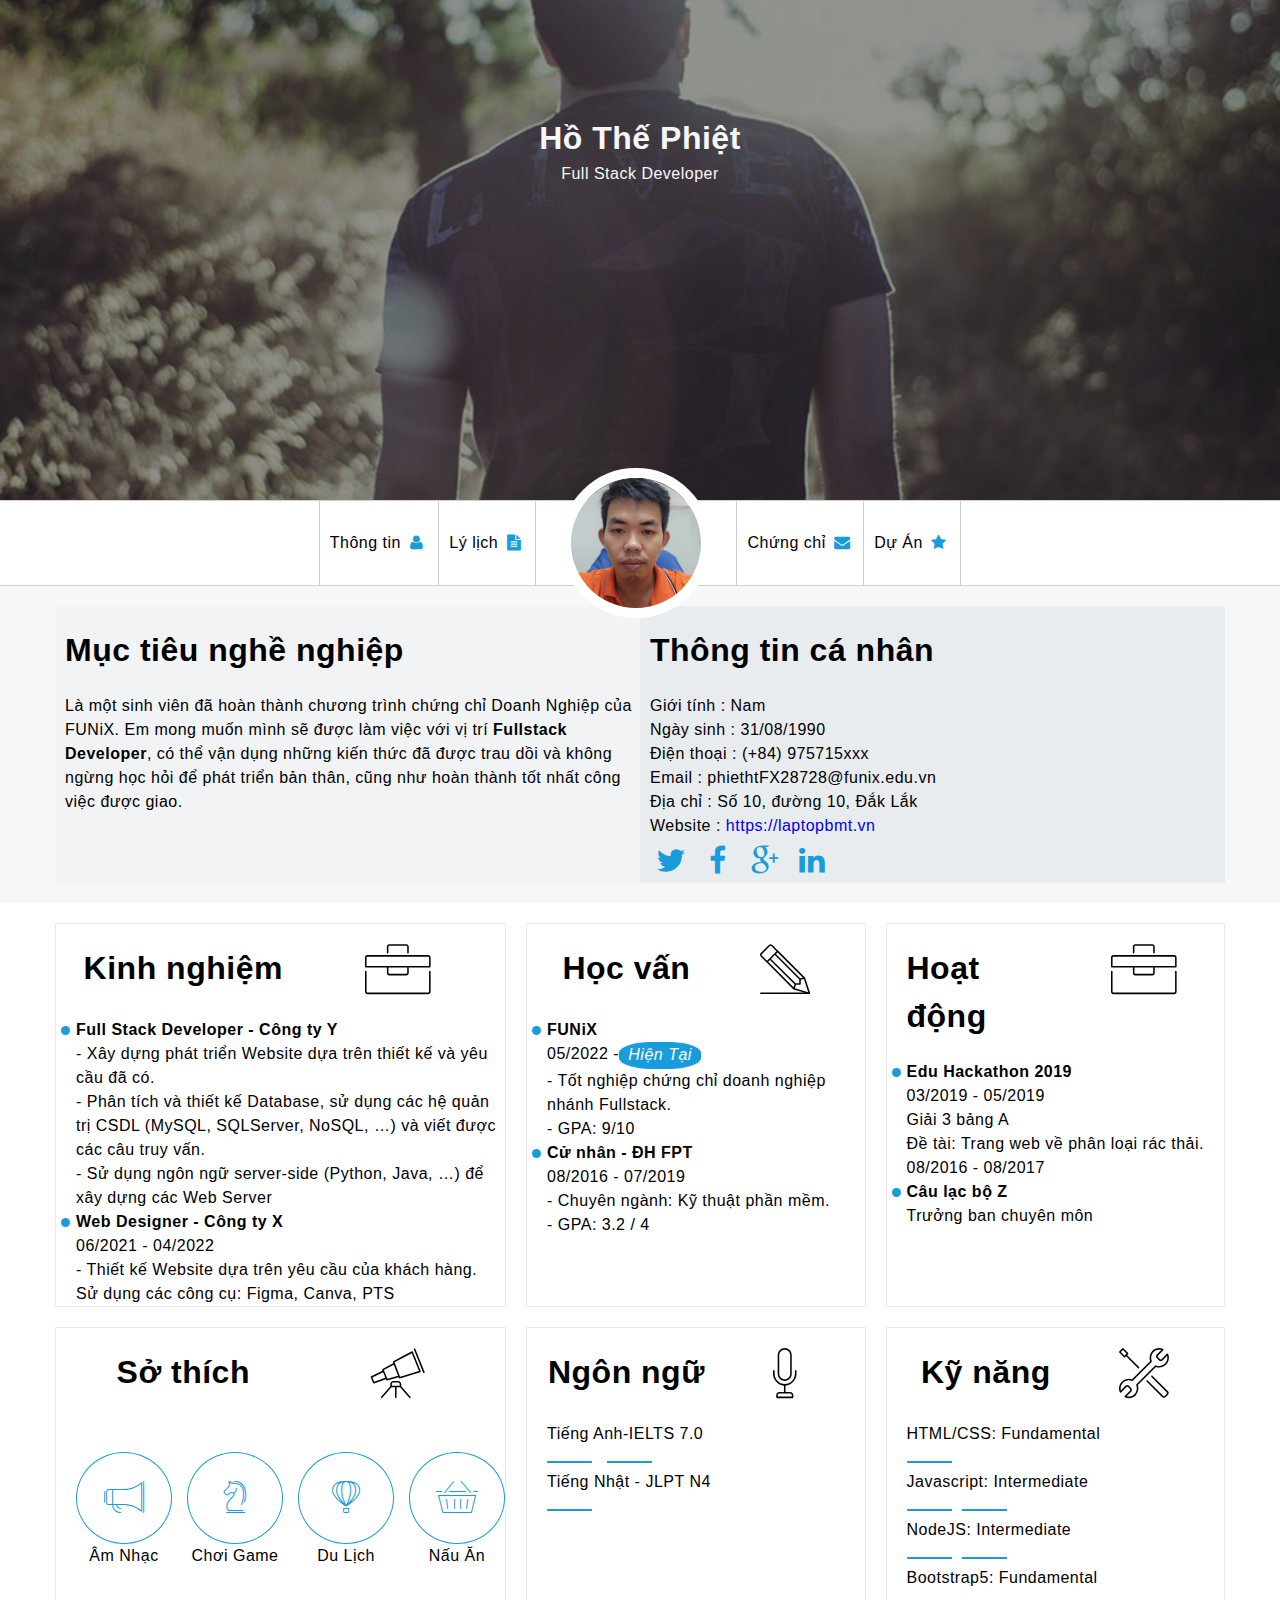
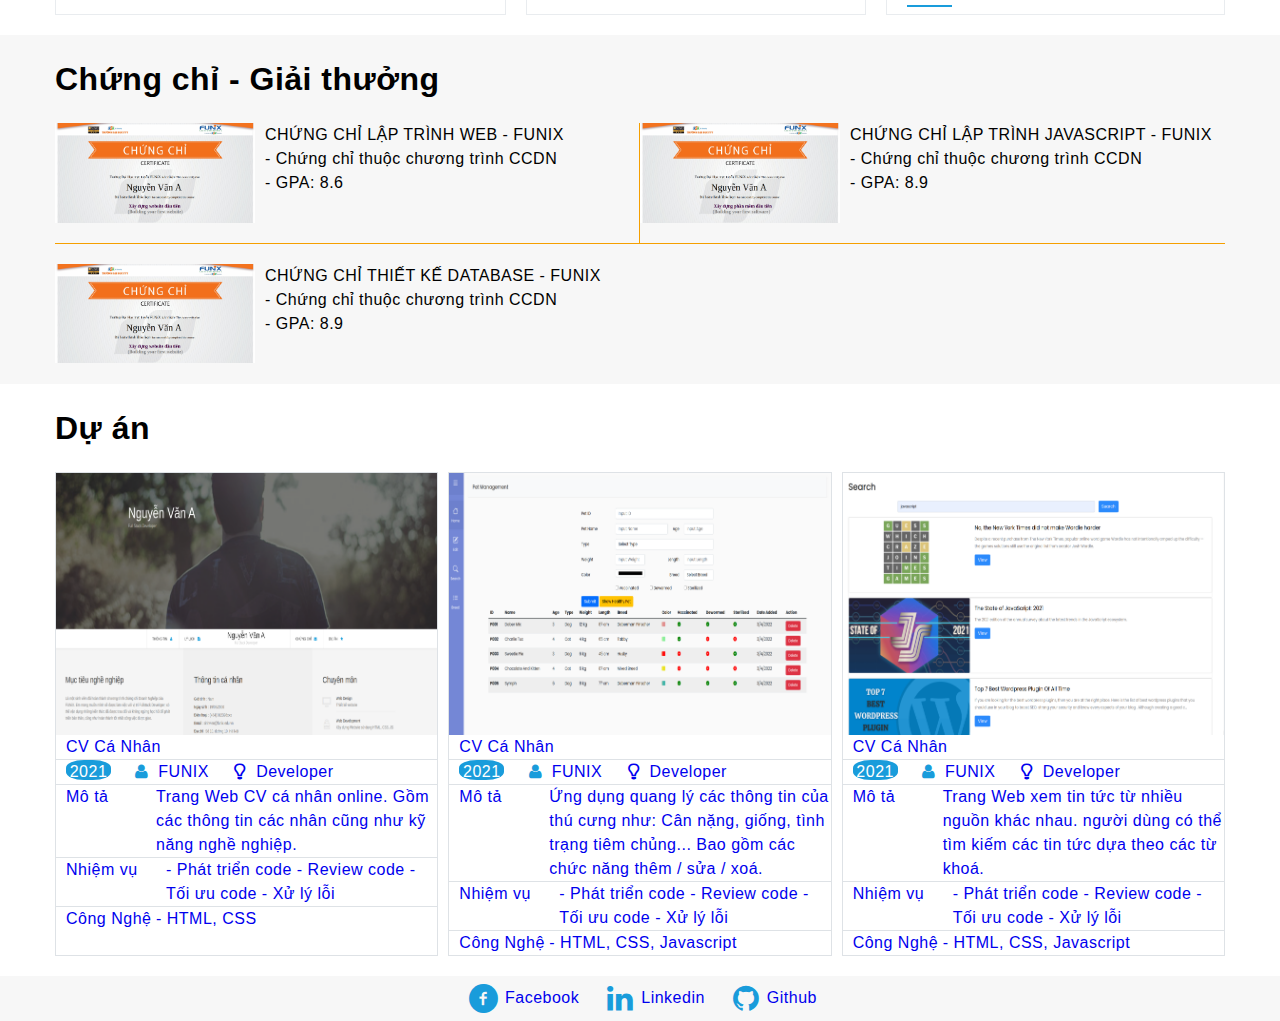
==== commit 6d5c7f56: "Add files via upload" ====
--- a/index.html
+++ b/index.html
@@ -8,7 +8,7 @@
     <link rel="stylesheet" href="./css/tablet.css" />
     <link rel="stylesheet" href="./css/mobile.css" />
     <link rel="stylesheet" href="./css/font.css" />
-    <!-- <link href="https://cdn.jsdelivr.net/npm/bootstrap@5.0.2/dist/css/bootstrap.min.css" rel="stylesheet" integrity="sha384-EVSTQN3/azprG1Anm3QDgpJLIm9Nao0Yz1ztcQTwFspd3yD65VohhpuuCOmLASjC" crossorigin="anonymous"> -->
+    <link href="https://cdn.jsdelivr.net/npm/bootstrap@5.0.2/dist/css/bootstrap.min.css" rel="stylesheet" integrity="sha384-EVSTQN3/azprG1Anm3QDgpJLIm9Nao0Yz1ztcQTwFspd3yD65VohhpuuCOmLASjC" crossorigin="anonymous">
     <title>Assignment 03</title>
   </head>
   <body>
@@ -78,8 +78,8 @@
             </div>
             <div><i class="ic-toolbox"></i></div>
           </div>
-          <div class="row">
-            <p><strong>Full Stack Developer - Công ty Y</strong></p>
+          <div class="timeline-1">
+            <p class="row-1"><strong>Full Stack Developer - Công ty Y</strong></p>
             <p>
               - Xây dựng phát triển Website dựa trên thiết kế và yêu cầu đã có.
             </p>
@@ -92,8 +92,8 @@
               Web Server
             </p>
           </div>
-          <div class="row3">
-            <p><strong>Web Designer - Công ty X</strong></p>
+          <div class="timeline-1">
+            <p class="row-1"><strong>Web Designer - Công ty X</strong></p>
             <p>06/2021 - 04/2022</p>
             <p>- Thiết kế Website dựa trên yêu cầu của khách hàng.</p>
             <p>Sử dụng các công cụ: Figma, Canva, PTS</p>
@@ -106,8 +106,8 @@
             </div>
             <div><i class="ic-pencil"></i></div>
           </div>
-          <div class="row">
-            <p><strong>FUNiX</strong></p>
+          <div class="timeline-1">
+            <p class="row-1"><strong>FUNiX</strong></p>
             <div class="text_timeline_date">
               05/2022 -
               <p><i class="text_timeline">Hiện Tại</i></p>
@@ -115,8 +115,8 @@
             <p>- Tốt nghiệp chứng chỉ doanh nghiệp nhánh Fullstack.</p>
             <p>- GPA: 9/10</p>
           </div>
-          <div class="row2">
-            <p><strong>Cử nhân - ĐH FPT</strong></p>
+          <div class="timeline-1">
+            <p class="row-1"><strong>Cử nhân - ĐH FPT</strong></p>
             <p>08/2016 - 07/2019</p>
             <p>- Chuyên ngành: Kỹ thuật phần mềm.</p>
             <p>- GPA: 3.2 / 4</p>
@@ -129,15 +129,15 @@
             </div>
             <div><i class="ic-toolbox"></i></div>
           </div>
-          <div class="row">
-            <p><strong>Edu Hackathon 2019</strong></p>
+          <div class="timeline-1">
+            <p class="row-1"><strong>Edu Hackathon 2019</strong></p>
             <p>03/2019 - 05/2019</p>
             <p>Giải 3 bảng A</p>
             <p>Đề tài: Trang web về phân loại rác thải.</p>
             <p>08/2016 - 08/2017</p>
           </div>
-          <div class="row2">
-            <p><strong>Câu lạc bộ Z</strong></p>
+          <div class="timeline-1">
+            <p class="row-1"><strong>Câu lạc bộ Z</strong></p>
             <p>Trưởng ban chuyên môn</p>
           </div>
         </div>
@@ -148,7 +148,7 @@
             </div>
             <div><i class="ic-telescope"></i></div>
           </div>
-          <div class="icon_hobbies" style="padding-top: 30px">
+          <div class="icon_hobbie" style="padding-top: 30px">
             <div>
               <i class="ic-megaphone"></i>
               <p>Âm Nhạc</p>
@@ -235,7 +235,7 @@
         <h1 class="section-title">Dự án</h1>
         <div class="project">
           <div class="project_in">
-            <a href="https://laptopbmt.github.io/digital-cv/" target="_blank">
+            <a href="digital-cv.html" target="_blank">
               <img src="./images/project_1.png" alt="project_1" width="350px" />
               <div class="padding">CV Cá Nhân</div>
               <div class="info_project">
@@ -259,7 +259,7 @@
             >
           </div>
           <div class="project_in">
-            <a href="https://laptopbmt.github.io/digital-cv/" target="_blank">
+            <a href="digital-cv.html" target="_blank">
               <img src="./images/project_2.png" alt="project_2" width="350px" />
               <div class="padding">CV Cá Nhân</div>
               <div class="info_project">
@@ -291,7 +291,7 @@
           </div>
           <div class="project_in">
             <a
-              href="https://laptopbmt.github.io/digital-cv/"
+              href="digital-cv.html"
               target="_blank"
               rel="noopener noreferrer"
             >
@@ -324,9 +324,9 @@
     </section>
     <section id="footer" class="bg-grey">
       <div class="container footer">
-        <div><i class="icon-facebook-circled"></i><a href="#">Facebook</a></div>
-        <div><i class="icon-linkedin"></i><a href="#">Linkedin</a></div>
-        <div><i class="icon-github-circled"></i><a href="#">Github</a></div>
+        <div class="footer-effect"><i class="icon-facebook-circled"></i><a href="#">Facebook</a></div>
+        <div class="footer-effect"><i class="icon-linkedin"></i><a href="#">Linkedin</a></div>
+        <div class="footer-effect"><i class="icon-github-circled"></i><a href="#">Github</a></div>
       </div>
     </section>
   </body>
--- a/css/laptop.css
+++ b/css/laptop.css
@@ -1,303 +1,332 @@
-* {
-  margin: 0px;
-  line-height: 1.5;
-  letter-spacing: 0.5px;
-}
-body {
-  font-family: sans-serif;
-}
-img {
-  width: 100%;
-  display: block;
-}
-#banner {
-  position: relative;
-}
-.img_banner {
-  object-fit: cover;
-  max-height: 500px;
-  filter: brightness(60%);
-}
-.text_banner {
-  position: absolute;
-  left: 50%;
-  top: 30%;
-  color: #f7f7f7;
-  transform: translate(-50%, -50%);
-  text-align: center;
-}
-.bg-grey {
-  background: #f7f7f7;
-}
-
-section > .container {
-  width: 1170px;
-  margin: auto;
-  display: block;
-  /* padding: 30px 50px; */
-}
-ul {
-  list-style: none;
-}
-/* thanh nav-bar */
-#nav-bar {
-  width: 100%;
-  border-top: 1px solid #d0d0d0;
-  border-bottom: 1px solid #d0d0d0;
-}
-#nav-bar .container {
-  display: flex;
-  justify-content: center;
-  margin: 0 auto;
-  padding: 0;
-  width: 100%;
-}
-#nav-bar .container a {
-  text-decoration: none;
-  color: black;
-  padding: 30px 10px;
-  border-left: 1px solid #d0d0d0;
-}
-#nav-bar .container a:last-child {
-  border-right: 1px solid #d0d0d0;
-}
-.name {
-  position: relative;
-  width: 200px;
-  border-left: 1px solid #d0d0d0;
-}
-.avatar {
-  position: absolute;
-  width: 150px;
-  height: 150px;
-  display: flex;
-  top: 50%;
-  left: 50%;
-  transform: translate(-50%, -50%);
-}
-.avatar img {
-  border: 10px solid white;
-  border-radius: 50%;
-}
-/* Thông tin cá nhân  */
-.section-title {
-  padding-top: 20px;
-  padding-bottom: 20px;
-}
-.about {
-  display: grid !important;
-  grid-template-columns: 50% 50%;
-  padding-top: 20px;
-  padding-bottom: 20px;
-}
-#target {
-  background-color: #f1f3f5;
-  padding-left: 10px;
-}
-#personal-info {
-  background-color: #e9ecef;
-  padding-left: 10px;
-}
-/* icon in icon list */
-.icon-twitter,
-.icon-facebook,
-.icon-gplus,
-.icon-linkedin {
-  color: #199cdb;
-  font-size: 30px;
-}
-.icon-user,
-.icon-doc-text-inv,
-.text_navbar_in,
-.icon-mail-alt,
-.icon-star-1 {
-  color: #199cdb;
-}
-/* Thông tin nghề nghiệp  */
-.job-info {
-  display: grid !important;
-  grid-template-columns: 1fr 1fr 1fr;
-  gap: 20px;
-  padding-top: 20px;
-  padding-bottom: 20px;
-}
-.content_info {
-  display: grid;
-  grid-template-columns: 1fr 1fr;
-  justify-items: center;
-  padding-bottom: 20px;
-  padding-top: 20px;
-}
-.icon_hobbies {
-  display: flex;
-  gap: 15px;
-  text-align: center;
-}
-.ic-pencil,
-.ic-toolbox,
-.ic-telescope,
-.ic-mic,
-.ic-tools-2 {
-  font-size: 50px;
-}
-.ic-megaphone,
-.ic-strategy,
-.ic-hotairballoon,
-.ic-basket {
-  font-size: 20px;
-  padding: 20px;
-  padding-top: 20px;
-  width: 28px;
-  height: 22px;
-  color: #199cdb;
-  border: 1px solid #199cdb;
-  border-radius: 50%;
-  text-align: center;
-}
-.text_timeline {
-  display: block;
-  width: 80px;
-  height: 25px;
-  background-color: #199cdb;
-  color: #fff;
-  border: 1px solid #199cdb;
-  border-radius: 40%;
-  text-align: center;
-}
-.text_timeline_date {
-  display: flex;
-}
-.text_jobinfo span {
-  background: #199cdb;
-  display: inline-block;
-  height: 2px;
-  margin-right: 10px;
-  width: 45px;
-}
-.text_jobinfo {
-  border: 1px solid #e9ecef;
-  padding-left: 20px;
-}
-/* Thông tin chứng chỉ - bằng cấp */
-.certificate {
-  display: grid !important;
-  grid-template-columns: 1fr 1fr;
-  grid-template-rows: 1fr 1fr;
-  row-gap: 20px;
-  /* border-bottom: 1px solid #f59f00; */
-}
-.certificate_info {
-  display: grid;
-  grid-template-columns: 200px 1fr;
-  column-gap: 10px;
-}
-.border_bottom {
-  border-bottom: 1px solid #f59f00;
-  padding-bottom: 20px;
-}
-.border_right {
-  border-right: 1px solid #f59f00;
-}
-/* Thông tin dự án  */
-.project {
-  display: grid;
-  grid-template-columns: 1fr 1fr 1fr;
-  column-gap: 10px;
-  padding-bottom: 20px;
-}
-.info_project {
-  display: flex;
-  gap: 20px;
-  border-top: 1px solid #dee2e6;
-  padding-left: 10px;
-}
-.text-project {
-  display: grid;
-  grid-template-columns: 100px 1fr;
-  border-top: 1px solid #dee2e6;
-}
-.text-project-color {
-  background-color: #199cdb;
-  color: #fff;
-  width: 45px;
-  height: 20px;
-  border: 1px;
-  border-radius: 40%;
-  text-align: center;
-}
-.border_nv {
-  border-top: 1px solid #dee2e6;
-  border-bottom: 1px solid #dee2e6;
-  padding-left: 10px;
-}
-.padding {
-  padding-left: 10px;
-}
-.project_in {
-  border: 1px solid #dee2e6;
-}
-/* Phần cuối trang, thông tin tài khoản mạng xã hội */
-.icon-facebook-circled,
-.icon-linkedin,
-.icon-github-circled {
-  color: #199cdb;
-  font-size: 30px;
-}
-.footer {
-  width: 100%;
-  display: flex !important;
-  column-gap: 20px;
-  justify-content: center;
-  align-items: center;
-}
-a {
-  text-decoration: none;
-}
-/* Phần nâng cao  */
-/* Đánh dấu mốc thời gian, sử dụng lớp giả  */
-.timeline {
-  position: relative;
-}
-.timeline .row::before {
-  position: absolute;
-  content: "";
-  width: 9px;
-  height: 9px;
-  background-color: #199cdb;
-  border-radius: 50%;
-  left: 6px;
-  top: 100px;
-}
-.timeline .row2::before {
-  position: absolute;
-  content: "";
-  width: 9px;
-  height: 9px;
-  background-color: #199cdb;
-  border-radius: 50%;
-  left: 6px;
-  top: 223px;
-}
-.timeline .row3::before {
-  position: absolute;
-  content: "";
-  width: 9px;
-  height: 9px;
-  background-color: #199cdb;
-  border-radius: 50%;
-  left: 6px;
-  bottom: 105px;
-}
-/* Tạo thanh dòng thời gian  */
-/* .timeline::before {
-  position: absolute;
-  content: "";
-  top: 0;
-  bottom: 0;
-  left: 0;
-  width: 1px;
-  background-color: black;
-} */
-a:hover {
-  background-color: #2319db;
-}
+* {
+  margin: 0px;
+  line-height: 1.5;
+  letter-spacing: 0.5px;
+}
+body {
+  font-family: sans-serif;
+}
+img {
+  width: 100%;
+  display: block;
+}
+#banner {
+  position: relative;
+}
+.img_banner {
+  object-fit: cover;
+  max-height: 500px;
+  filter: brightness(60%);
+}
+.text_banner {
+  position: absolute;
+  left: 50%;
+  top: 30%;
+  color: #f7f7f7;
+  transform: translate(-50%, -50%);
+  text-align: center;
+}
+.bg-grey {
+  background: #f7f7f7;
+}
+
+section > .container {
+  width: 1170px;
+  margin: auto;
+  display: block;
+  /* padding: 30px 50px; */
+}
+ul {
+  list-style: none;
+}
+/* thanh nav-bar */
+#nav-bar {
+  width: 100%;
+  border-top: 1px solid #d0d0d0;
+  border-bottom: 1px solid #d0d0d0;
+}
+#nav-bar .container {
+  display: flex;
+  justify-content: center;
+  margin: 0 auto;
+  padding: 0;
+  width: 100%;
+}
+#nav-bar .container a {
+  text-decoration: none;
+  color: black;
+  padding: 30px 10px;
+  border-left: 1px solid #d0d0d0;
+}
+#nav-bar .container a:last-child {
+  border-right: 1px solid #d0d0d0;
+}
+.name {
+  position: relative;
+  width: 200px;
+  border-left: 1px solid #d0d0d0;
+}
+.avatar {
+  position: absolute;
+  width: 150px;
+  height: 150px;
+  display: flex;
+  top: 50%;
+  left: 50%;
+  transform: translate(-50%, -50%);
+}
+.avatar img {
+  border: 10px solid white;
+  border-radius: 50%;
+}
+/* Thông tin cá nhân  */
+.section-title {
+  padding-top: 20px;
+  padding-bottom: 20px;
+}
+.about {
+  display: grid !important;
+  grid-template-columns: 50% 50%;
+  padding-top: 20px;
+  padding-bottom: 20px;
+}
+#target {
+  background-color: #f1f3f5;
+  padding-left: 10px;
+}
+#personal-info {
+  background-color: #e9ecef;
+  padding-left: 10px;
+}
+/* icon in icon list */
+.icon-twitter,
+.icon-facebook,
+.icon-gplus,
+.icon-linkedin {
+  color: #199cdb;
+  font-size: 30px;
+}
+.icon-user,
+.icon-doc-text-inv,
+.text_navbar_in,
+.icon-mail-alt,
+.icon-star-1 {
+  color: #199cdb;
+}
+/* Thông tin nghề nghiệp  */
+.job-info {
+  display: grid !important;
+  grid-template-columns: 1fr 1fr 1fr;
+  gap: 20px;
+  padding-top: 20px;
+  padding-bottom: 20px;
+}
+.content_info {
+  display: grid;
+  grid-template-columns: 1fr 1fr;
+  justify-items: center;
+  padding-bottom: 20px;
+  padding-top: 20px;
+}
+.icon_hobbie {
+  display: flex !important;
+  gap: 15px;
+  text-align: center;
+}
+.ic-pencil,
+.ic-toolbox,
+.ic-telescope,
+.ic-mic,
+.ic-tools-2 {
+  font-size: 50px;
+}
+.ic-megaphone,
+.ic-strategy,
+.ic-hotairballoon,
+.ic-basket {
+  display: flex !important;
+  font-size: 32px;
+  padding: 33px;
+  padding-top: 30px;
+  width: 28px;
+  height: 27px;
+  color: #199cdb;
+  border: 1px solid #199cdb;
+  border-radius: 50%;
+  text-align: center;
+  align-items: center;
+  justify-content: center;
+}
+.text_timeline {
+  display: block;
+  width: 80px;
+  height: 25px;
+  background-color: #199cdb;
+  color: #fff;
+  border: 1px solid #199cdb;
+  border-radius: 40%;
+  text-align: center;
+}
+.text_timeline_date {
+  display: flex;
+}
+.text_jobinfo span {
+  background: #199cdb;
+  display: inline-block;
+  height: 2px;
+  margin-right: 10px;
+  width: 45px;
+}
+.text_jobinfo {
+  border: 1px solid #e9ecef;
+  padding-left: 20px;
+}
+/* Thông tin chứng chỉ - bằng cấp */
+.certificate {
+  display: grid !important;
+  grid-template-columns: 1fr 1fr;
+  grid-template-rows: 1fr 1fr;
+  row-gap: 20px;
+  /* border-bottom: 1px solid #f59f00; */
+}
+.certificate_info {
+  display: grid;
+  grid-template-columns: 200px 1fr;
+  column-gap: 10px;
+}
+.border_bottom {
+  border-bottom: 1px solid #f59f00;
+  padding-bottom: 20px;
+}
+.border_right {
+  border-right: 1px solid #f59f00;
+}
+/* Thông tin dự án  */
+.project {
+  display: grid;
+  grid-template-columns: 1fr 1fr 1fr;
+  column-gap: 10px;
+  padding-bottom: 20px;
+}
+.info_project {
+  display: flex;
+  gap: 20px;
+  border-top: 1px solid #dee2e6;
+  padding-left: 10px;
+}
+.text-project {
+  display: grid;
+  grid-template-columns: 100px 1fr;
+  border-top: 1px solid #dee2e6;
+}
+.text-project-color {
+  background-color: #199cdb;
+  color: #fff;
+  width: 45px;
+  height: 20px;
+  border: 1px;
+  border-radius: 40%;
+  text-align: center;
+}
+.border_nv {
+  border-top: 1px solid #dee2e6;
+  border-bottom: 1px solid #dee2e6;
+  padding-left: 10px;
+}
+.padding {
+  padding-left: 10px;
+}
+.project_in {
+  border: 1px solid #dee2e6;
+}
+/* Thêm hiệu hứng cho link */
+.project_in:hover {
+  transform: translateY(-15px);
+  transition: transform 0.2 ease-in;
+}
+/* Phần cuối trang, thông tin tài khoản mạng xã hội */
+.icon-facebook-circled,
+.icon-linkedin,
+.icon-github-circled {
+  color: #199cdb;
+  font-size: 30px;
+}
+.footer {
+  width: 100%;
+  display: flex !important;
+  column-gap: 20px;
+  justify-content: center;
+  align-items: center;
+  animation: slideInFromBottom 1s ease-in;
+}
+.footer-effect {
+  display: flex;
+  align-items: center;
+}
+/* Thêm hiệu ứng cho link  */
+.footer-effect:hover {
+  transform: translateY(-5px);
+  transition: transform 0.2 ease-in;
+}
+a {
+  text-decoration: none;
+}
+/* Phần nâng cao  */
+/* Đánh dấu mốc thời gian, sử dụng lớp giả  */
+.timeline-1 {
+  position: relative;
+}
+.timeline-1 .row-1::before {
+  position: absolute;
+  content: "";
+  width: 9px;
+  height: 9px;
+  background-color: #199cdb;
+  border-radius: 50%;
+  left: -15px;
+  top: 8px;
+}
+/* Tạo thanh dòng thời gian  */
+/* .timeline::before {
+  position: absolute;
+  content: "";
+  top: 0;
+  bottom: 0;
+  left: 0;
+  width: 1px;
+  background-color: black;
+} */
+
+/* Animations  */
+@keyframes slideInFromleft {
+  0% {
+    transform: translateX(-100%);
+  }
+  100% {
+    transform: translateX(0);
+  }
+}
+@keyframes slideInFromRight {
+  0% {
+    transform: translateX(100%);
+  }
+  100% {
+    transform: translateX(0);
+  }
+}
+@keyframes slideInFromTop {
+  0% {
+    transform: translateY(-100%);
+  }
+  100% {
+    transform: translateX(0);
+  }
+}
+@keyframes slideInFromBottom {
+  0% {
+    transform: translateY(100%);
+  }
+  100% {
+    transform: translateX(0);
+  }
+}
--- a/css/tablet.css
+++ b/css/tablet.css
@@ -1,77 +1,77 @@
-@media screen and (min-width: 768px) and (max-width: 991px) {
-  body {
-    max-width: 100%;
-  }
-  h1 > .text_banner {
-    font-size: 14px !important;
-  }
-  .name {
-    display: none;
-  }
-  section > .container {
-    max-width: 100%;
-    margin: auto;
-  }
-  .about {
-    display: grid !important;
-    grid-template-columns: 50% 50%;
-    padding-bottom: 20px;
-    justify-content: center;
-    max-width: 100%;
-  }
-  .job-info {
-    display: grid !important;
-    grid-template-columns: 1fr 1fr;
-    gap: 20px;
-    padding-top: 20px;
-    padding-bottom: 20px;
-    max-width: 100%;
-  }
-  .timeline .row2::before {
-    top: 220px;
-  }
-  .timeline .row3::before {
-    position: absolute;
-    content: "";
-    width: 9px;
-    height: 9px;
-    background-color: #199cdb;
-    border-radius: 50%;
-    left: 6px;
-    bottom: 104px;
-  }
-  .certificate {
-    display: grid !important;
-    grid-template-columns: 1fr;
-    grid-template-rows: 1fr 1fr 1fr;
-    row-gap: 20px;
-  }
-  .certificate_info {
-    column-gap: 20px;
-  }
-  .border_bottom {
-    border-bottom: none;
-    padding-bottom: 20px;
-  }
-  .border_right {
-    border-right: none;
-  }
-  .section-title {
-    padding-left: 10px;
-  }
-  .project {
-    display: grid;
-    grid-template-columns: 250px 250px 250px;
-    grid-template-rows: 1fr;
-    column-gap: 10px;
-    row-gap: 10px;
-    padding-bottom: 20px;
-  }
-  .footer {
-    max-width: 100%;
-    display: flex !important;
-    column-gap: 20px;
-    justify-content: center;
-    align-items: center;
-  }
-}
+@media screen and (min-width: 768px) and (max-width: 991px) {
+  body {
+    max-width: 100%;
+  }
+  h1 > .text_banner {
+    font-size: 14px !important;
+  }
+  .name {
+    display: none;
+  }
+  section > .container {
+    max-width: 100%;
+    margin: auto;
+  }
+  .about {
+    display: grid !important;
+    grid-template-columns: 50% 50%;
+    padding-bottom: 20px;
+    justify-content: center;
+    max-width: 100%;
+  }
+  .job-info {
+    display: grid !important;
+    grid-template-columns: 1fr 1fr;
+    gap: 20px;
+    padding-top: 20px;
+    padding-bottom: 20px;
+    max-width: 100%;
+  }
+  .timeline .row2::before {
+    top: 220px;
+  }
+  .timeline .row3::before {
+    position: absolute;
+    content: "";
+    width: 9px;
+    height: 9px;
+    background-color: #199cdb;
+    border-radius: 50%;
+    left: 6px;
+    bottom: 104px;
+  }
+  .certificate {
+    display: grid !important;
+    grid-template-columns: 1fr;
+    grid-template-rows: 1fr 1fr 1fr;
+    row-gap: 20px;
+  }
+  .certificate_info {
+    column-gap: 20px;
+  }
+  .border_bottom {
+    border-bottom: none;
+    padding-bottom: 20px;
+  }
+  .border_right {
+    border-right: none;
+  }
+  .section-title {
+    padding-left: 10px;
+  }
+  .project {
+    display: grid;
+    grid-template-columns: 250px 250px 250px;
+    grid-template-rows: 1fr;
+    column-gap: 10px;
+    row-gap: 10px;
+    padding-bottom: 20px;
+  }
+  .footer {
+    max-width: 100%;
+    display: flex !important;
+    column-gap: 20px;
+    justify-content: center;
+    align-items: center;
+  }
+}
--- a/css/mobile.css
+++ b/css/mobile.css
@@ -1,138 +1,138 @@
-@media only screen and (max-width: 767px) {
-  body {
-    max-width: 100%;
-  }
-  .text_banner {
-    font-size: 50%;
-    top: 48%;
-  }
-  section > .container {
-    max-width: 100%;
-    margin: auto;
-  }
-  .name {
-    display: none;
-  }
-  #nav-bar .container {
-    flex-direction: column;
-  }
-  #nav-bar .container a {
-    padding: 15px;
-    border-bottom: 1px solid #d0d0d0;
-    border-left: unset;
-    border-right: unset;
-  }
-  .about {
-    max-width: 100%;
-    grid-template-columns: auto;
-  }
-  .job-info {
-    max-width: 100%;
-    grid-template-columns: auto;
-  }
-  .timeline .row2::before {
-    top: 220px;
-  }
-  .certificate {
-    max-width: 100%;
-    grid-template-columns: auto;
-  }
-  .project {
-    max-width: 100%;
-    grid-template-columns: 100%;
-  }
-  .certificate_info {
-    border-bottom: none;
-    max-width: 100%;
-    grid-template-columns: 100%;
-  }
-  .border_right {
-    border-right: none;
-  }
-  .certificate_info p {
-    font-size: 100%;
-    padding-left: 10px;
-  }
-  .footer {
-    max-width: 100%;
-    font-size: 50%;
-  }
-}
-@media only screen and (min-width: 600px) {
-  /* For tablets: */
-  .col-s-1 {
-    width: 8.33%;
-  }
-  .col-s-2 {
-    width: 16.66%;
-  }
-  .col-s-3 {
-    width: 25%;
-  }
-  .col-s-4 {
-    width: 33.33%;
-  }
-  .col-s-5 {
-    width: 41.66%;
-  }
-  .col-s-6 {
-    width: 50%;
-  }
-  .col-s-7 {
-    width: 58.33%;
-  }
-  .col-s-8 {
-    width: 66.66%;
-  }
-  .col-s-9 {
-    width: 75%;
-  }
-  .col-s-10 {
-    width: 83.33%;
-  }
-  .col-s-11 {
-    width: 91.66%;
-  }
-  .col-s-12 {
-    width: 100%;
-  }
-}
-@media only screen and (min-width: 768px) {
-  /* For desktop: */
-  .col-1 {
-    width: 8.33%;
-  }
-  .col-2 {
-    width: 16.66%;
-  }
-  .col-3 {
-    width: 25%;
-  }
-  .col-4 {
-    width: 33.33%;
-  }
-  .col-5 {
-    width: 41.66%;
-  }
-  .col-6 {
-    width: 50%;
-  }
-  .col-7 {
-    width: 58.33%;
-  }
-  .col-8 {
-    width: 66.66%;
-  }
-  .col-9 {
-    width: 75%;
-  }
-  .col-10 {
-    width: 83.33%;
-  }
-  .col-11 {
-    width: 91.66%;
-  }
-  .col-12 {
-    width: 100%;
-  }
-}
+@media only screen and (max-width: 767px) {
+  body {
+    max-width: 100%;
+  }
+  .text_banner {
+    font-size: 50%;
+    top: 48%;
+  }
+  section > .container {
+    max-width: 100%;
+    margin: auto;
+  }
+  .name {
+    display: none;
+  }
+  #nav-bar .container {
+    flex-direction: column;
+  }
+  #nav-bar .container a {
+    padding: 15px;
+    border-bottom: 1px solid #d0d0d0;
+    border-left: unset;
+    border-right: unset;
+  }
+  .about {
+    max-width: 100%;
+    grid-template-columns: auto;
+  }
+  .job-info {
+    max-width: 100%;
+    grid-template-columns: auto;
+  }
+  .timeline .row2::before {
+    top: 220px;
+  }
+  .certificate {
+    max-width: 100%;
+    grid-template-columns: auto;
+  }
+  .project {
+    max-width: 100%;
+    grid-template-columns: 100%;
+  }
+  .certificate_info {
+    border-bottom: none;
+    max-width: 100%;
+    grid-template-columns: 100%;
+  }
+  .border_right {
+    border-right: none;
+  }
+  .certificate_info p {
+    font-size: 100%;
+    padding-left: 10px;
+  }
+  .footer {
+    max-width: 100%;
+    font-size: 50%;
+  }
+}
+@media only screen and (min-width: 600px) {
+  /* For tablets: */
+  .col-s-1 {
+    width: 8.33%;
+  }
+  .col-s-2 {
+    width: 16.66%;
+  }
+  .col-s-3 {
+    width: 25%;
+  }
+  .col-s-4 {
+    width: 33.33%;
+  }
+  .col-s-5 {
+    width: 41.66%;
+  }
+  .col-s-6 {
+    width: 50%;
+  }
+  .col-s-7 {
+    width: 58.33%;
+  }
+  .col-s-8 {
+    width: 66.66%;
+  }
+  .col-s-9 {
+    width: 75%;
+  }
+  .col-s-10 {
+    width: 83.33%;
+  }
+  .col-s-11 {
+    width: 91.66%;
+  }
+  .col-s-12 {
+    width: 100%;
+  }
+}
+@media only screen and (min-width: 768px) {
+  /* For desktop: */
+  .col-1 {
+    width: 8.33%;
+  }
+  .col-2 {
+    width: 16.66%;
+  }
+  .col-3 {
+    width: 25%;
+  }
+  .col-4 {
+    width: 33.33%;
+  }
+  .col-5 {
+    width: 41.66%;
+  }
+  .col-6 {
+    width: 50%;
+  }
+  .col-7 {
+    width: 58.33%;
+  }
+  .col-8 {
+    width: 66.66%;
+  }
+  .col-9 {
+    width: 75%;
+  }
+  .col-10 {
+    width: 83.33%;
+  }
+  .col-11 {
+    width: 91.66%;
+  }
+  .col-12 {
+    width: 100%;
+  }
+}
